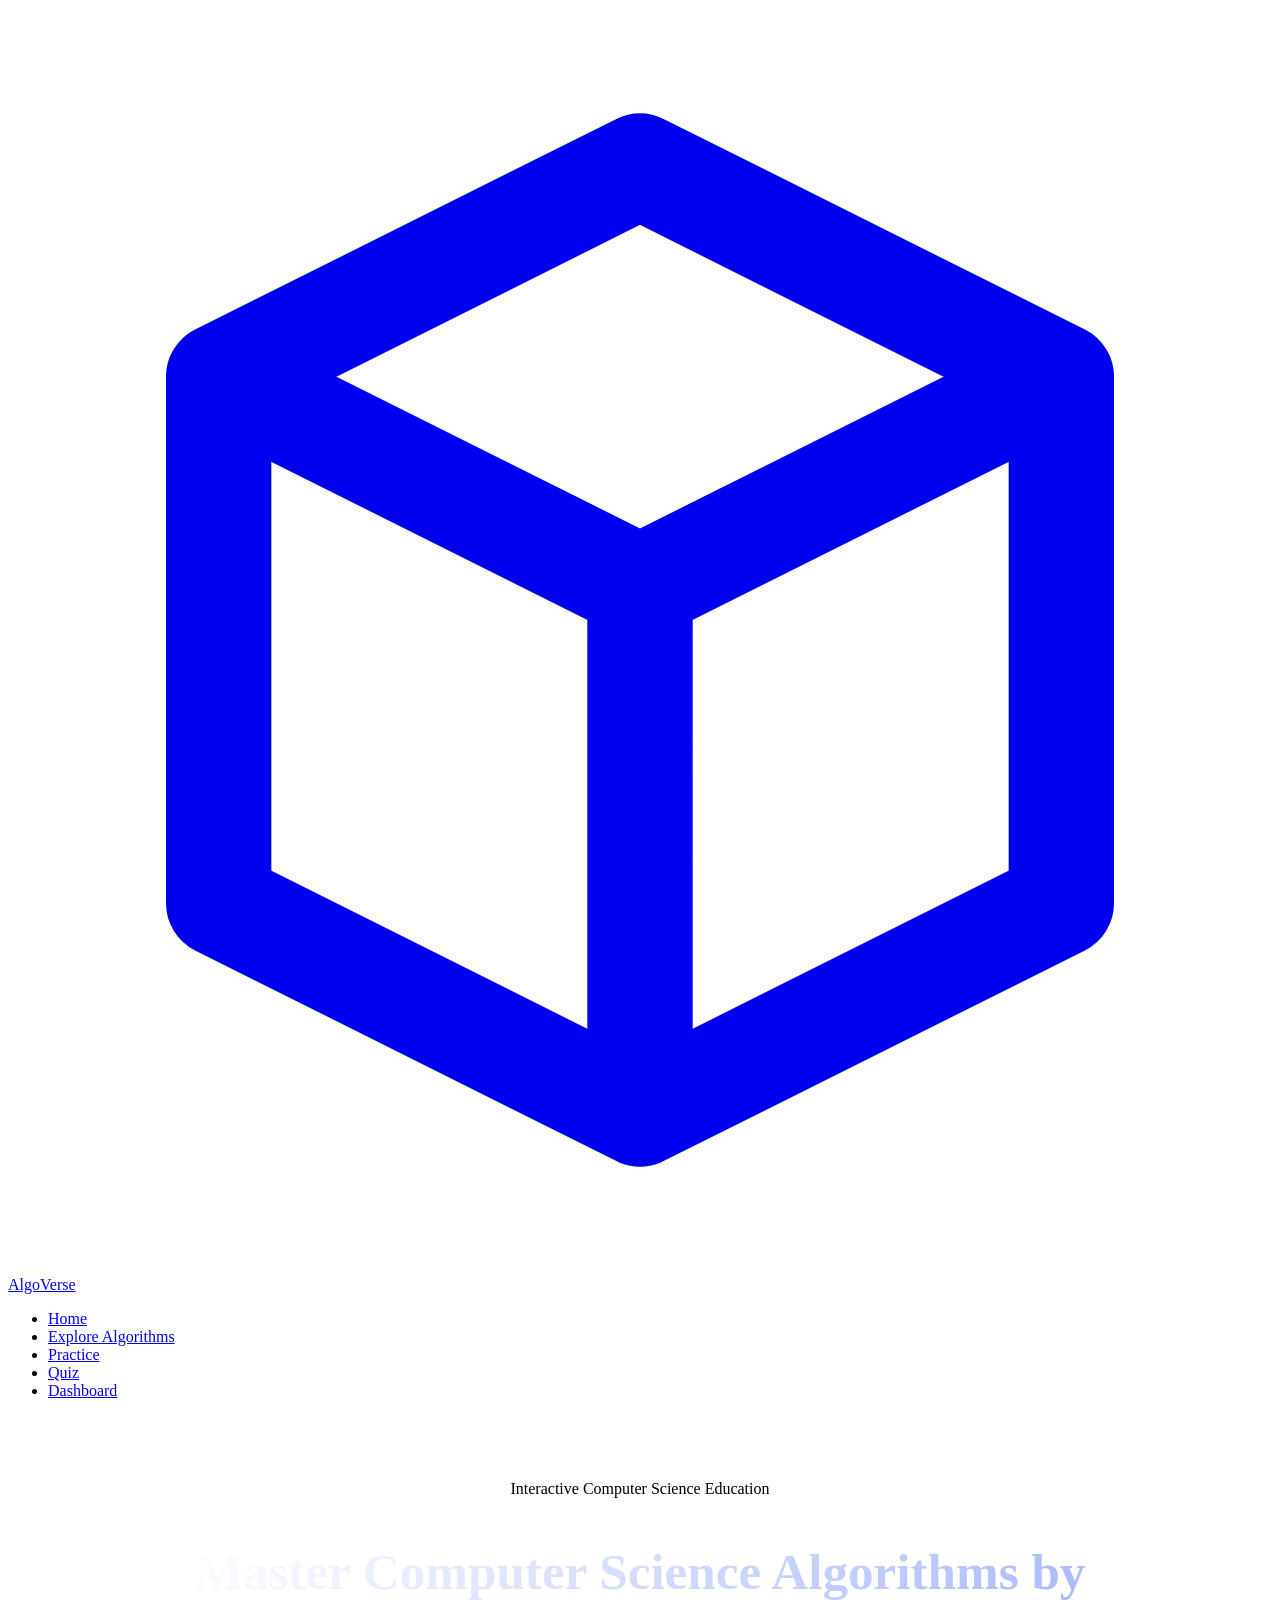
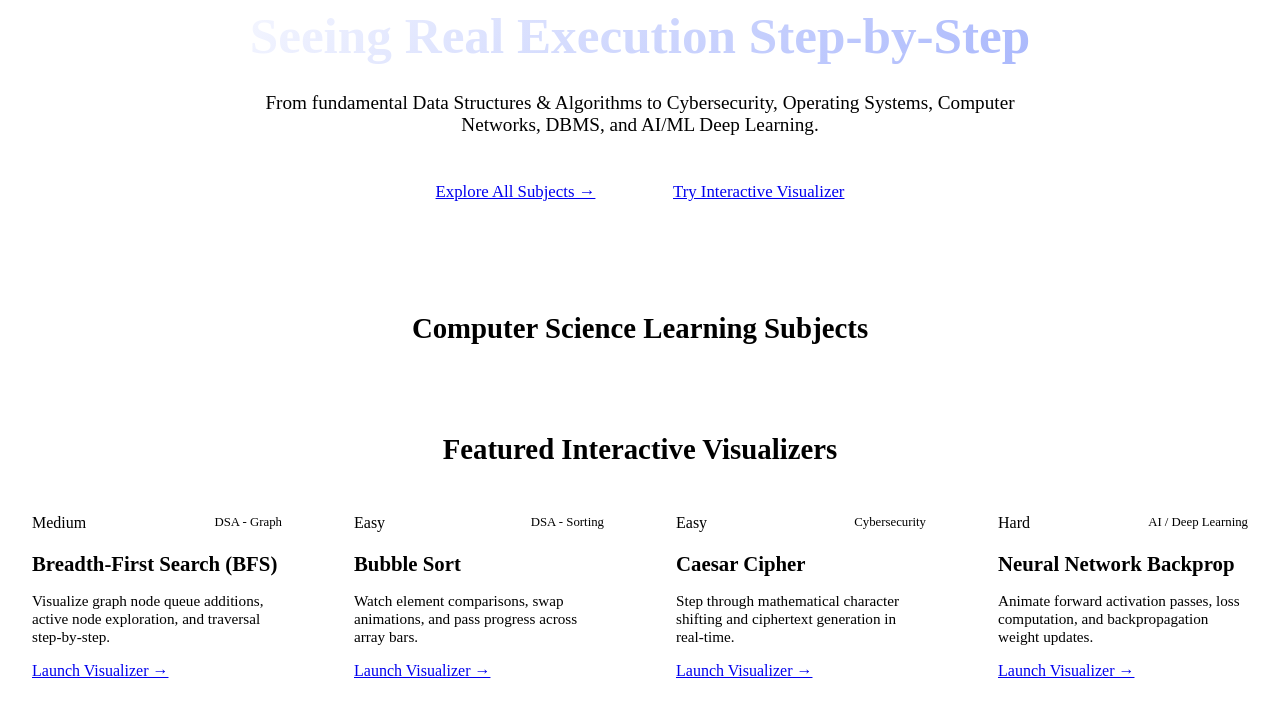
==== frontend/index.html @ cae3ab26 "Initial commit: CS Algorithm Platform with interactive visualizers, FastAPI backend, and React front" ====
<!DOCTYPE html>
<html lang="en">
<head>
  <meta charset="UTF-8" />
  <meta name="viewport" content="width=device-width, initial-scale=1.0" />
  <title>AlgoVerse - CS Learning & Algorithm Visualization Platform</title>
  <link rel="stylesheet" href="/static/css/style.css" />
  <link rel="stylesheet" href="/static/css/layout.css" />
  <link rel="stylesheet" href="/static/css/components.css" />
  <link rel="stylesheet" href="/static/css/responsive.css" />
</head>
<body>
  <header class="app-header">
    <a href="/static/index.html" class="brand-logo">
      <svg fill="none" viewBox="0 0 24 24" stroke="currentColor" stroke-width="2">
        <path stroke-linecap="round" stroke-linejoin="round" d="M14 10l-2 1m0 0l-2-1m2 1v2.5M20 7l-8-4-8 4m16 0l-8 4m8-4v10l-8 4m0-10L4 7m8 4v10M4 7v10l8 4"/>
      </svg>
      AlgoVerse
    </a>
    <nav>
      <ul class="nav-links">
        <li><a href="/static/index.html" class="active">Home</a></li>
        <li><a href="/static/algorithms.html">Explore Algorithms</a></li>
        <li><a href="/static/practice.html">Practice</a></li>
        <li><a href="/static/quiz.html">Quiz</a></li>
        <li><a href="/static/dashboard.html">Dashboard</a></li>
      </ul>
    </nav>
  </header>

  <main class="main-container">
    <!-- Hero Section -->
    <section style="text-align:center; padding: 4rem 1rem 3rem 1rem; max-width: 900px; margin: 0 auto;">
      <span class="badge badge-category" style="margin-bottom:1.25rem;">Interactive Computer Science Education</span>
      <h1 style="font-size:3.2rem; line-height:1.25; margin-bottom:1.5rem; background: linear-gradient(135deg, #ffffff 0%, #a5b4fc 100%); -webkit-background-clip: text; -webkit-text-fill-color: transparent;">
        Master Computer Science Algorithms by Seeing Real Execution Step-by-Step
      </h1>
      <p style="font-size:1.2rem; color:var(--text-muted); margin-bottom:2rem; max-width:750px; margin-left:auto; margin-right:auto;">
        From fundamental Data Structures & Algorithms to Cybersecurity, Operating Systems, Computer Networks, DBMS, and AI/ML Deep Learning.
      </p>
      <div style="display:flex; justify-content:center; gap:1.25rem; flex-wrap:wrap;">
        <a href="/static/algorithms.html" class="btn btn-primary" style="font-size:1.05rem; padding:0.85rem 1.8rem;">Explore All Subjects →</a>
        <a href="/static/algorithm.html?id=bfs" class="btn btn-secondary" style="font-size:1.05rem; padding:0.85rem 1.8rem;">Try Interactive Visualizer</a>
      </div>
    </section>

    <!-- Subjects Matrix Grid -->
    <section style="margin-top:3rem;">
      <h2 style="font-size:1.8rem; margin-bottom:1.5rem; text-align:center;">Computer Science Learning Subjects</h2>
      <div id="subjects-grid" style="display:grid; grid-template-columns: repeat(auto-fit, minmax(320px, 1fr)); gap:1.5rem;">
        <!-- Dynamically rendered via JS -->
      </div>
    </section>

    <!-- MVP Featured Algorithms Showcase -->
    <section style="margin-top:4rem;">
      <h2 style="font-size:1.8rem; margin-bottom:1.5rem; text-align:center;">Featured Interactive Visualizers</h2>
      <div style="display:grid; grid-template-columns: repeat(auto-fit, minmax(280px, 1fr)); gap:1.5rem;">
        
        <div class="glass-panel" style="padding:1.5rem; display:flex; flex-direction:column; justify-content:space-between;">
          <div>
            <div style="display:flex; justify-content:space-between; align-items:center; margin-bottom:0.75rem;">
              <span class="badge badge-medium">Medium</span>
              <span style="font-size:0.8rem; color:var(--text-muted);">DSA - Graph</span>
            </div>
            <h3 style="font-size:1.3rem; margin-bottom:0.5rem;">Breadth-First Search (BFS)</h3>
            <p style="color:var(--text-muted); font-size:0.95rem; margin-bottom:1rem;">Visualize graph node queue additions, active node exploration, and traversal step-by-step.</p>
          </div>
          <a href="/static/algorithm.html?id=bfs" class="btn btn-primary" style="width:100%;">Launch Visualizer →</a>
        </div>

        <div class="glass-panel" style="padding:1.5rem; display:flex; flex-direction:column; justify-content:space-between;">
          <div>
            <div style="display:flex; justify-content:space-between; align-items:center; margin-bottom:0.75rem;">
              <span class="badge badge-easy">Easy</span>
              <span style="font-size:0.8rem; color:var(--text-muted);">DSA - Sorting</span>
            </div>
            <h3 style="font-size:1.3rem; margin-bottom:0.5rem;">Bubble Sort</h3>
            <p style="color:var(--text-muted); font-size:0.95rem; margin-bottom:1rem;">Watch element comparisons, swap animations, and pass progress across array bars.</p>
          </div>
          <a href="/static/algorithm.html?id=bubble_sort" class="btn btn-primary" style="width:100%;">Launch Visualizer →</a>
        </div>

        <div class="glass-panel" style="padding:1.5rem; display:flex; flex-direction:column; justify-content:space-between;">
          <div>
            <div style="display:flex; justify-content:space-between; align-items:center; margin-bottom:0.75rem;">
              <span class="badge badge-easy">Easy</span>
              <span style="font-size:0.8rem; color:var(--text-muted);">Cybersecurity</span>
            </div>
            <h3 style="font-size:1.3rem; margin-bottom:0.5rem;">Caesar Cipher</h3>
            <p style="color:var(--text-muted); font-size:0.95rem; margin-bottom:1rem;">Step through mathematical character shifting and ciphertext generation in real-time.</p>
          </div>
          <a href="/static/algorithm.html?id=caesar_cipher" class="btn btn-primary" style="width:100%;">Launch Visualizer →</a>
        </div>

        <div class="glass-panel" style="padding:1.5rem; display:flex; flex-direction:column; justify-content:space-between;">
          <div>
            <div style="display:flex; justify-content:space-between; align-items:center; margin-bottom:0.75rem;">
              <span class="badge badge-hard">Hard</span>
              <span style="font-size:0.8rem; color:var(--text-muted);">AI / Deep Learning</span>
            </div>
            <h3 style="font-size:1.3rem; margin-bottom:0.5rem;">Neural Network Backprop</h3>
            <p style="color:var(--text-muted); font-size:0.95rem; margin-bottom:1rem;">Animate forward activation passes, loss computation, and backpropagation weight updates.</p>
          </div>
          <a href="/static/algorithm.html?id=neural_network" class="btn btn-primary" style="width:100%;">Launch Visualizer →</a>
        </div>

      </div>
    </section>
  </main>

  <script type="module">
    import { API } from '/static/js/api.js';

    async function loadLandingPage() {
      try {
        const data = await API.getSubjects();
        const grid = document.getElementById("subjects-grid");
        if (data.success && grid) {
          grid.innerHTML = data.subjects.map(s => `
            <div class="glass-panel" style="padding:1.75rem; display:flex; flex-direction:column; justify-content:space-between;">
              <div>
                <h3 style="font-size:1.35rem; color:var(--text-main); margin-bottom:0.5rem;">${s.name}</h3>
                <p style="color:var(--text-muted); font-size:0.95rem; margin-bottom:1.25rem;">${s.description}</p>
              </div>
              <div style="display:flex; justify-content:space-between; align-items:center; border-top:1px solid var(--border-color); padding-top:1rem;">
                <span style="font-size:0.85rem; color:var(--accent-secondary); font-weight:600;">${s.algorithmsCount} Algorithms & Concepts</span>
                <a href="/static/algorithms.html?subject_id=${s.id}" class="btn btn-secondary" style="font-size:0.85rem; padding:0.4rem 0.85rem;">View Subject →</a>
              </div>
            </div>
          `).join('');
        }
      } catch (e) {
        console.error("Landing page load error:", e);
      }
    }
    loadLandingPage();
  </script>
</body>
</html>
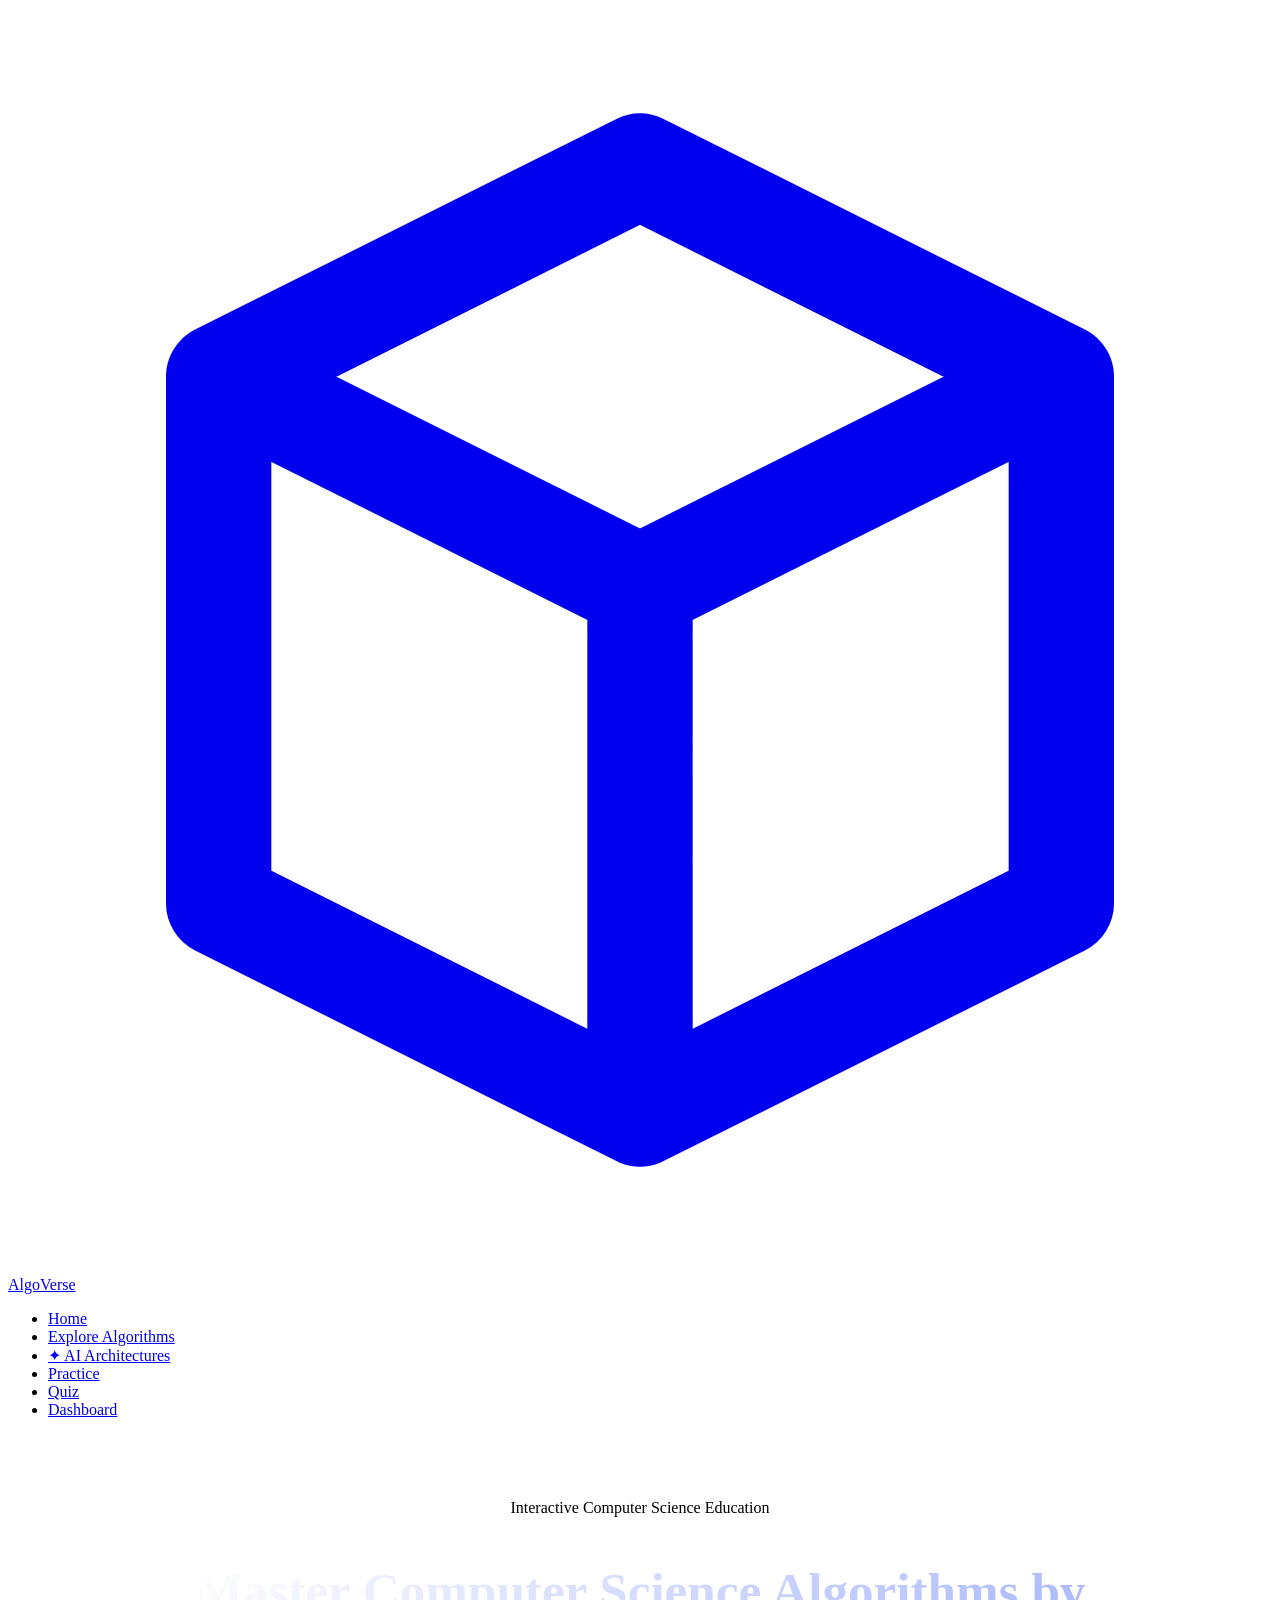
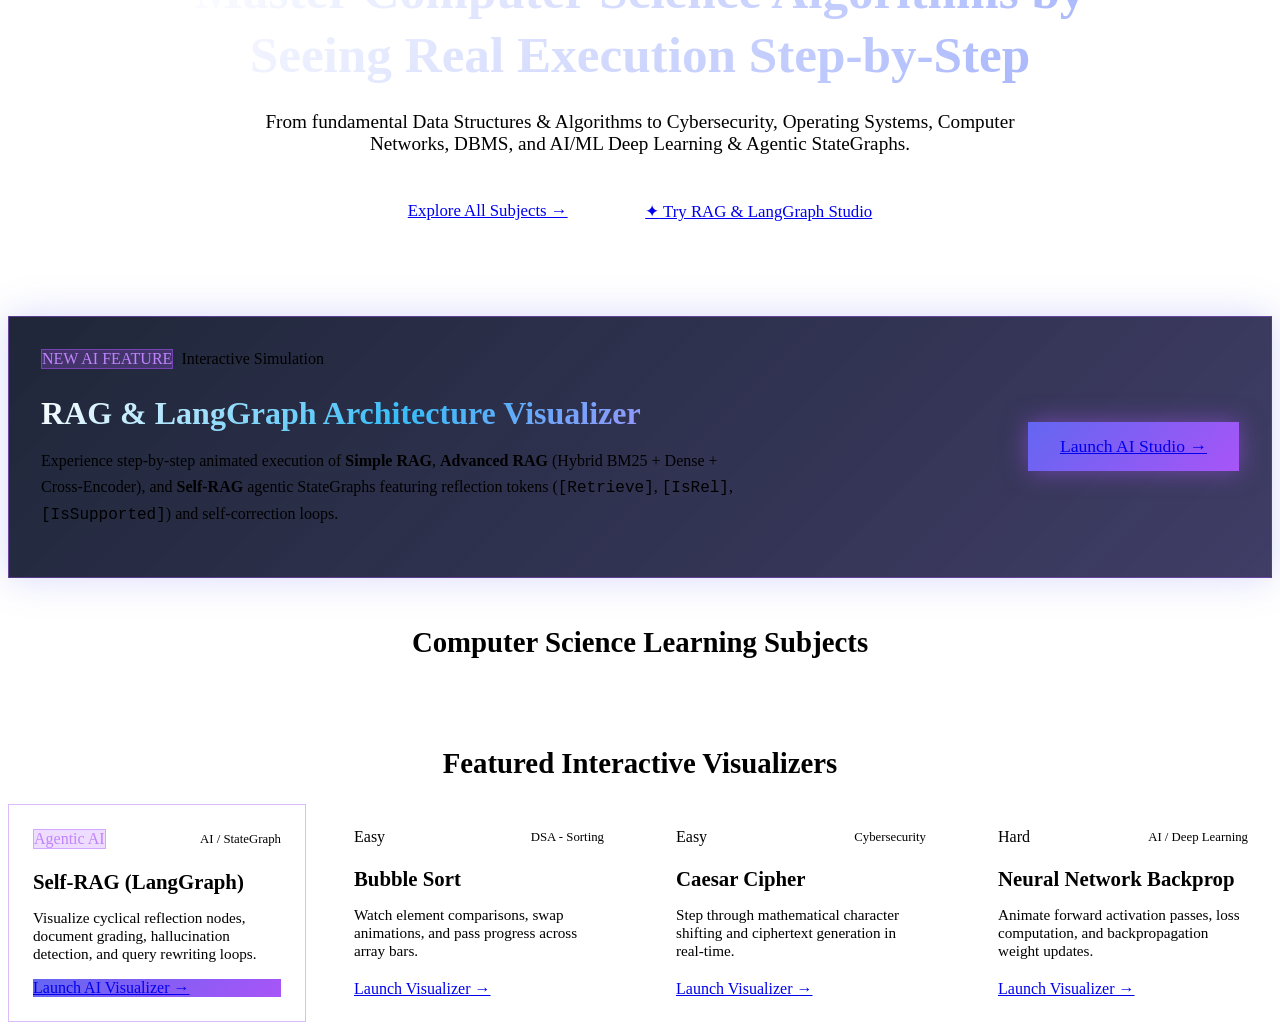
==== commit 95b6543b: "feat: add interactive RAG & LangGraph Architecture Visualizer Studio with 8 architectures and update" ====
--- a/frontend/index.html
+++ b/frontend/index.html
@@ -21,6 +21,7 @@
       <ul class="nav-links">
         <li><a href="/static/index.html" class="active">Home</a></li>
         <li><a href="/static/algorithms.html">Explore Algorithms</a></li>
+        <li><a href="/static/rag_visualizer.html" class="nav-rag-highlight"><span class="ai-sparkle">✦</span> AI Architectures</a></li>
         <li><a href="/static/practice.html">Practice</a></li>
         <li><a href="/static/quiz.html">Quiz</a></li>
         <li><a href="/static/dashboard.html">Dashboard</a></li>
@@ -36,11 +37,34 @@
         Master Computer Science Algorithms by Seeing Real Execution Step-by-Step
       </h1>
       <p style="font-size:1.2rem; color:var(--text-muted); margin-bottom:2rem; max-width:750px; margin-left:auto; margin-right:auto;">
-        From fundamental Data Structures & Algorithms to Cybersecurity, Operating Systems, Computer Networks, DBMS, and AI/ML Deep Learning.
+        From fundamental Data Structures & Algorithms to Cybersecurity, Operating Systems, Computer Networks, DBMS, and AI/ML Deep Learning & Agentic StateGraphs.
       </p>
       <div style="display:flex; justify-content:center; gap:1.25rem; flex-wrap:wrap;">
         <a href="/static/algorithms.html" class="btn btn-primary" style="font-size:1.05rem; padding:0.85rem 1.8rem;">Explore All Subjects →</a>
-        <a href="/static/algorithm.html?id=bfs" class="btn btn-secondary" style="font-size:1.05rem; padding:0.85rem 1.8rem;">Try Interactive Visualizer</a>
+        <a href="/static/rag_visualizer.html" class="btn btn-secondary" style="font-size:1.05rem; padding:0.85rem 1.8rem; border-color:rgba(168,85,247,0.5);"><span class="ai-sparkle">✦</span> Try RAG & LangGraph Studio</a>
+      </div>
+    </section>
+
+    <!-- NEW FEATURE CALLOUT: AI RAG & LangGraph Visualizer -->
+    <section style="margin-top:2rem;">
+      <div class="glass-panel" style="padding:2rem; background: linear-gradient(135deg, rgba(19, 27, 46, 0.95) 0%, rgba(30, 27, 75, 0.85) 100%); border: 1px solid rgba(168, 85, 247, 0.4); box-shadow: 0 0 35px rgba(99, 102, 241, 0.25); display: flex; justify-content: space-between; align-items: center; flex-wrap: wrap; gap: 1.5rem;">
+        <div style="max-width: 720px;">
+          <div style="display:flex; align-items:center; gap:8px; margin-bottom:0.75rem;">
+            <span class="badge" style="background:rgba(168,85,247,0.25); color:#c084fc; border:1px solid rgba(168,85,247,0.5);">NEW AI FEATURE</span>
+            <span class="badge badge-easy">Interactive Simulation</span>
+          </div>
+          <h2 style="font-size:2rem; margin-bottom:0.75rem; background: linear-gradient(135deg, #ffffff 0%, #38bdf8 50%, #c084fc 100%); -webkit-background-clip: text; -webkit-text-fill-color: transparent;">
+            RAG & LangGraph Architecture Visualizer
+          </h2>
+          <p style="color:var(--text-muted); font-size:1rem; line-height:1.6;">
+            Experience step-by-step animated execution of <strong>Simple RAG</strong>, <strong>Advanced RAG</strong> (Hybrid BM25 + Dense + Cross-Encoder), and <strong>Self-RAG</strong> agentic StateGraphs featuring reflection tokens (<code>[Retrieve]</code>, <code>[IsRel]</code>, <code>[IsSupported]</code>) and self-correction loops.
+          </p>
+        </div>
+        <div>
+          <a href="/static/rag_visualizer.html" class="btn btn-primary" style="font-size:1.1rem; padding:0.9rem 2rem; background:linear-gradient(135deg, #6366f1 0%, #a855f7 100%); box-shadow:0 0 25px rgba(168,85,247,0.5);">
+            Launch AI Studio →
+          </a>
+        </div>
       </div>
     </section>
 
@@ -57,16 +81,16 @@
       <h2 style="font-size:1.8rem; margin-bottom:1.5rem; text-align:center;">Featured Interactive Visualizers</h2>
       <div style="display:grid; grid-template-columns: repeat(auto-fit, minmax(280px, 1fr)); gap:1.5rem;">
         
-        <div class="glass-panel" style="padding:1.5rem; display:flex; flex-direction:column; justify-content:space-between;">
+        <div class="glass-panel" style="padding:1.5rem; display:flex; flex-direction:column; justify-content:space-between; border:1px solid rgba(168,85,247,0.4);">
           <div>
             <div style="display:flex; justify-content:space-between; align-items:center; margin-bottom:0.75rem;">
-              <span class="badge badge-medium">Medium</span>
-              <span style="font-size:0.8rem; color:var(--text-muted);">DSA - Graph</span>
+              <span class="badge" style="background:rgba(168,85,247,0.2); color:#c084fc; border:1px solid rgba(168,85,247,0.4);">Agentic AI</span>
+              <span style="font-size:0.8rem; color:var(--text-muted);">AI / StateGraph</span>
             </div>
-            <h3 style="font-size:1.3rem; margin-bottom:0.5rem;">Breadth-First Search (BFS)</h3>
-            <p style="color:var(--text-muted); font-size:0.95rem; margin-bottom:1rem;">Visualize graph node queue additions, active node exploration, and traversal step-by-step.</p>
+            <h3 style="font-size:1.3rem; margin-bottom:0.5rem;">Self-RAG (LangGraph)</h3>
+            <p style="color:var(--text-muted); font-size:0.95rem; margin-bottom:1rem;">Visualize cyclical reflection nodes, document grading, hallucination detection, and query rewriting loops.</p>
           </div>
-          <a href="/static/algorithm.html?id=bfs" class="btn btn-primary" style="width:100%;">Launch Visualizer →</a>
+          <a href="/static/rag_visualizer.html?arch=self_rag" class="btn btn-primary" style="width:100%; background:linear-gradient(135deg, #6366f1 0%, #a855f7 100%);">Launch AI Visualizer →</a>
         </div>
 
         <div class="glass-panel" style="padding:1.5rem; display:flex; flex-direction:column; justify-content:space-between;">
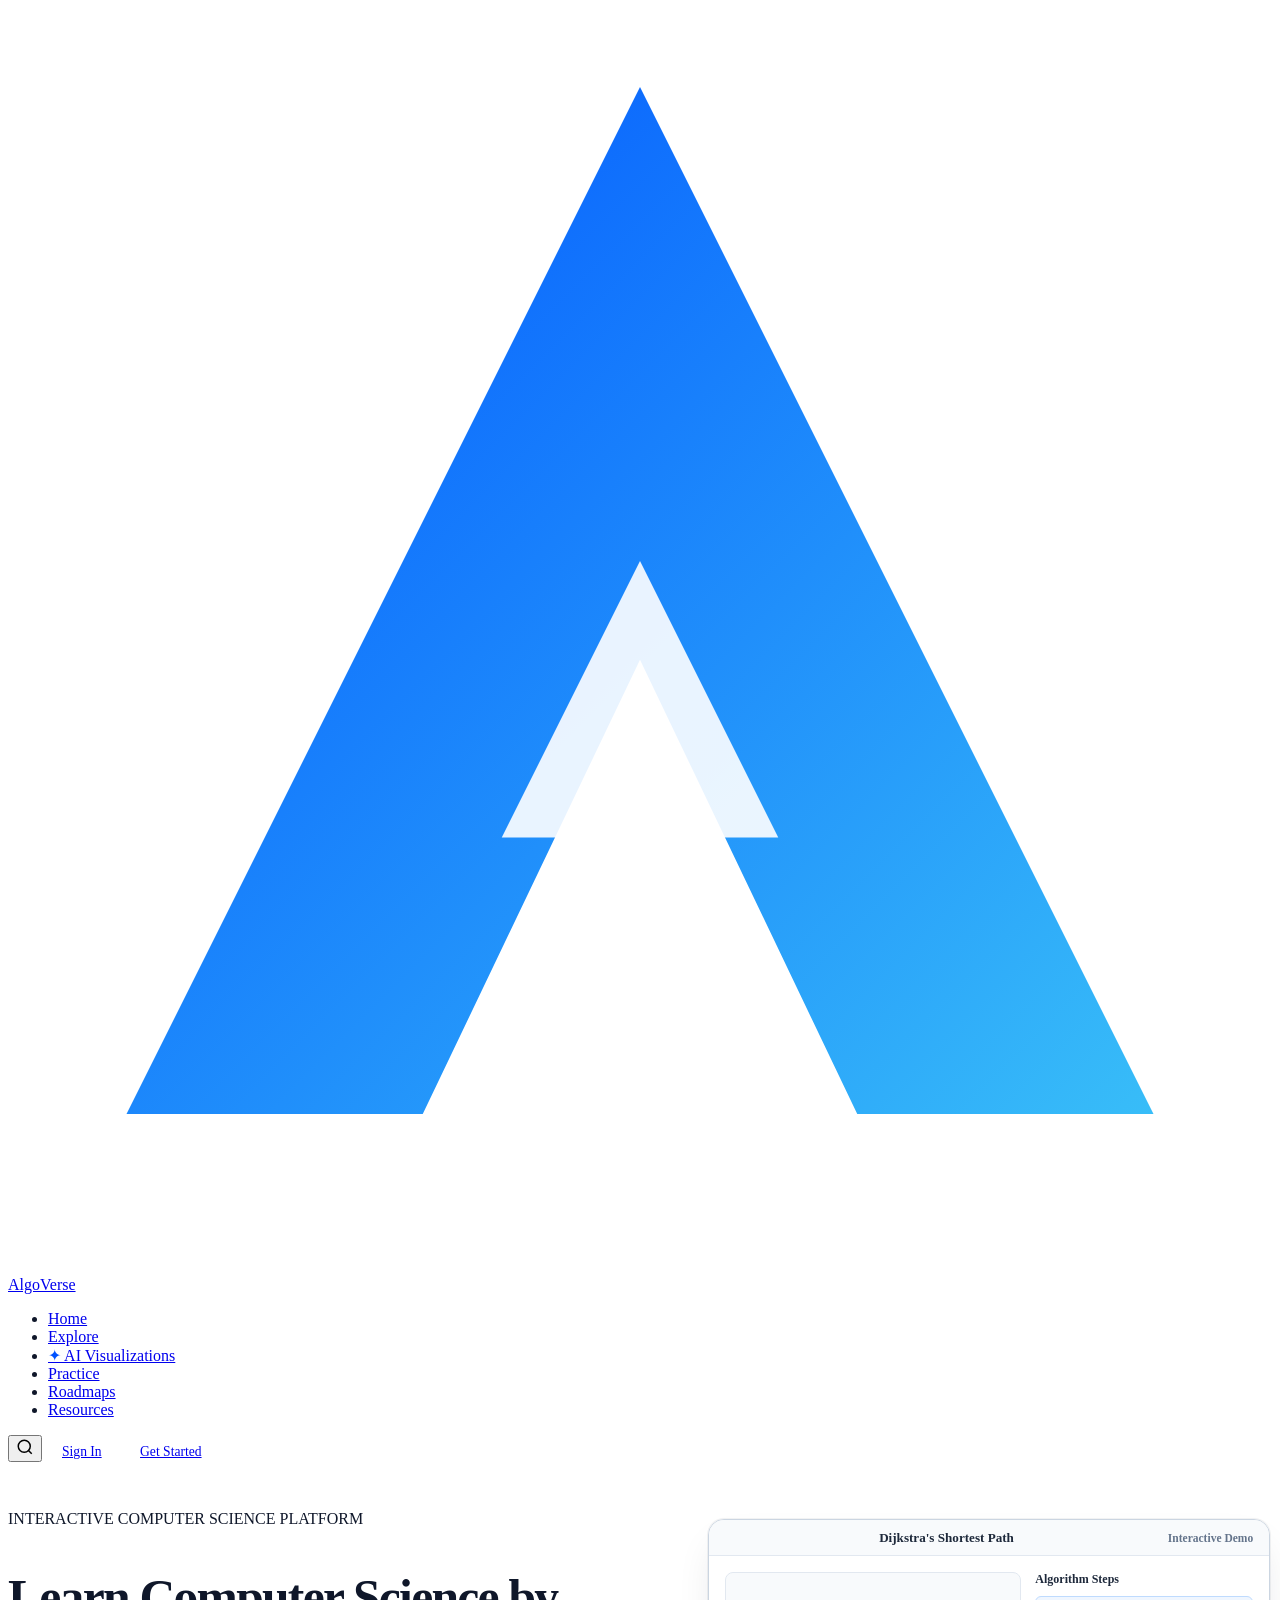
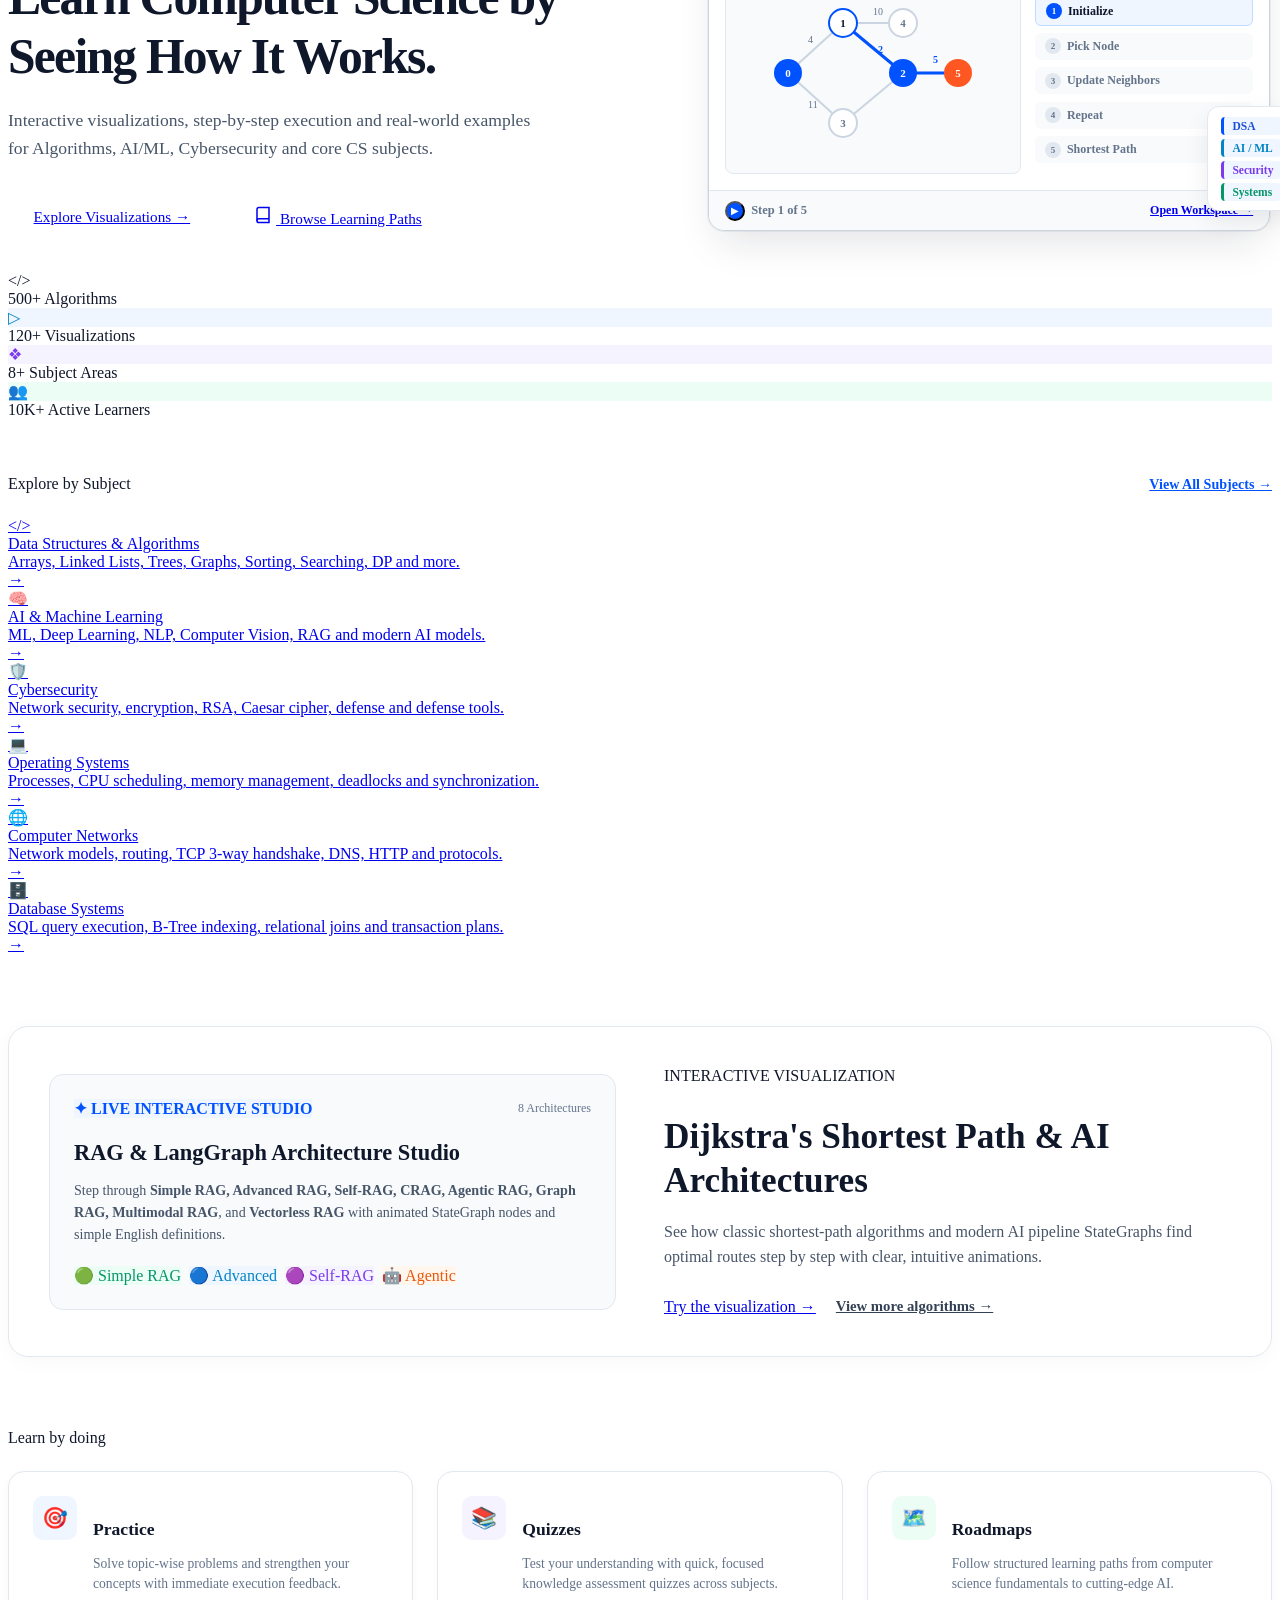
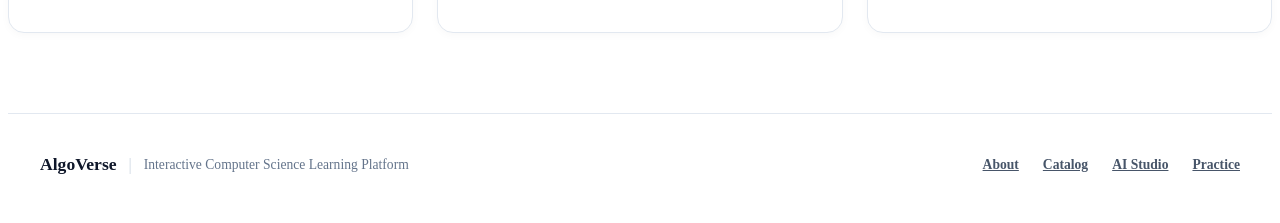
==== commit 7e829068: "feat(ui): complete overhaul to modern luminous light SaaS design system matching reference" ====
--- a/frontend/index.html
+++ b/frontend/index.html
@@ -3,162 +3,650 @@
 <head>
   <meta charset="UTF-8" />
   <meta name="viewport" content="width=device-width, initial-scale=1.0" />
-  <title>AlgoVerse - CS Learning & Algorithm Visualization Platform</title>
+  <title>AlgoVerse - Learn Computer Science by Seeing How It Works</title>
   <link rel="stylesheet" href="/static/css/style.css" />
   <link rel="stylesheet" href="/static/css/layout.css" />
   <link rel="stylesheet" href="/static/css/components.css" />
   <link rel="stylesheet" href="/static/css/responsive.css" />
+  <style>
+    /* Hero Two-Column Layout */
+    .hero-section {
+      display: grid;
+      grid-template-columns: 1.15fr 1fr;
+      align-items: center;
+      gap: 3rem;
+      padding: 3rem 0 2rem 0;
+    }
+
+    @media (max-width: 992px) {
+      .hero-section {
+        grid-template-columns: 1fr;
+        text-align: center;
+      }
+      .hero-cta-group {
+        justify-content: center;
+      }
+      .hero-section .section-tag {
+        justify-content: center;
+      }
+    }
+
+    .hero-title {
+      font-size: 3.1rem;
+      line-height: 1.18;
+      color: #0f172a;
+      margin-bottom: 1.25rem;
+      letter-spacing: -0.035em;
+    }
+
+    .hero-title .text-highlight {
+      color: var(--accent-primary);
+    }
+
+    .hero-subtitle {
+      font-size: 1.1rem;
+      color: #475569;
+      line-height: 1.6;
+      margin-bottom: 2rem;
+      max-width: 540px;
+    }
+
+    .hero-cta-group {
+      display: flex;
+      align-items: center;
+      gap: 1rem;
+      flex-wrap: wrap;
+    }
+
+    /* Hero Laptop / Visualizer Mockup */
+    .laptop-mockup-wrapper {
+      position: relative;
+      display: flex;
+      justify-content: center;
+      align-items: center;
+    }
+
+    .laptop-frame {
+      width: 100%;
+      max-width: 560px;
+      background: #ffffff;
+      border: 1px solid #cbd5e1;
+      border-radius: 16px;
+      box-shadow: 0 20px 40px -10px rgba(15, 23, 42, 0.12), 0 0 0 1px rgba(15, 23, 42, 0.05);
+      overflow: hidden;
+    }
+
+    .laptop-header {
+      background: #f8fafc;
+      border-bottom: 1px solid #e2e8f0;
+      padding: 0.6rem 1rem;
+      display: flex;
+      align-items: center;
+      justify-content: space-between;
+    }
+
+    .laptop-title {
+      font-size: 0.82rem;
+      font-weight: 700;
+      color: #1e293b;
+    }
+
+    .laptop-content {
+      padding: 1rem;
+      display: grid;
+      grid-template-columns: 1.35fr 1fr;
+      gap: 1rem;
+      background: #ffffff;
+    }
+
+    .mini-graph-canvas {
+      width: 100%;
+      height: 200px;
+      background: #f8fafc;
+      border-radius: 8px;
+      border: 1px solid #e2e8f0;
+      display: flex;
+      align-items: center;
+      justify-content: center;
+    }
+
+    .mini-steps-list {
+      display: flex;
+      flex-direction: column;
+      gap: 0.45rem;
+    }
+
+    .mini-step-item {
+      padding: 0.35rem 0.6rem;
+      border-radius: 6px;
+      font-size: 0.75rem;
+      font-weight: 600;
+      display: flex;
+      align-items: center;
+      gap: 6px;
+      color: #64748b;
+      background: #f8fafc;
+    }
+
+    .mini-step-item.active {
+      background: #eff6ff;
+      color: var(--accent-primary);
+      border: 1px solid #bfdbfe;
+    }
+
+    .laptop-controls {
+      background: #f8fafc;
+      border-top: 1px solid #e2e8f0;
+      padding: 0.6rem 1rem;
+      display: flex;
+      align-items: center;
+      justify-content: space-between;
+      font-size: 0.78rem;
+      color: #64748b;
+    }
+
+    /* Stacked Books Badge (Reference Design) */
+    .books-decoration {
+      position: absolute;
+      right: -24px;
+      bottom: 20px;
+      background: #ffffff;
+      border: 1px solid #e2e8f0;
+      border-radius: 12px;
+      padding: 0.6rem 0.85rem;
+      box-shadow: 0 10px 25px rgba(0,0,0,0.08);
+      display: flex;
+      flex-direction: column;
+      gap: 4px;
+      font-size: 0.72rem;
+      font-weight: 700;
+    }
+
+    @media (max-width: 640px) {
+      .books-decoration { display: none; }
+      .laptop-content { grid-template-columns: 1fr; }
+    }
+
+    .book-spine {
+      padding: 3px 8px;
+      border-radius: 4px;
+      background: #eff6ff;
+      color: #1d4ed8;
+      border-left: 3px solid #0052ff;
+    }
+
+    /* Featured Banner Section */
+    .featured-vis-section {
+      display: grid;
+      grid-template-columns: 1fr 1fr;
+      align-items: center;
+      gap: 3rem;
+      margin: 4.5rem 0;
+      background: #ffffff;
+      border: 1px solid #e2e8f0;
+      border-radius: 20px;
+      padding: 2.5rem;
+      box-shadow: 0 4px 20px rgba(0, 0, 0, 0.03);
+    }
+
+    @media (max-width: 900px) {
+      .featured-vis-section {
+        grid-template-columns: 1fr;
+        padding: 1.5rem;
+      }
+    }
+
+    /* Learn by Doing Cards */
+    .doing-grid {
+      display: grid;
+      grid-template-columns: repeat(auto-fit, minmax(280px, 1fr));
+      gap: 1.5rem;
+    }
+
+    .doing-card {
+      background: #ffffff;
+      border: 1px solid #e2e8f0;
+      border-radius: 16px;
+      padding: 1.5rem;
+      display: flex;
+      align-items: flex-start;
+      gap: 1rem;
+      box-shadow: 0 2px 8px rgba(0,0,0,0.03);
+      transition: all 0.25s ease;
+      text-decoration: none;
+    }
+
+    .doing-card:hover {
+      border-color: #93c5fd;
+      transform: translateY(-2px);
+      box-shadow: 0 10px 25px rgba(37,99,235,0.08);
+    }
+
+    .doing-icon {
+      width: 44px;
+      height: 44px;
+      border-radius: 10px;
+      background: #eff6ff;
+      color: #0052ff;
+      display: flex;
+      align-items: center;
+      justify-content: center;
+      font-size: 1.3rem;
+      flex-shrink: 0;
+    }
+
+    /* Clean Footer */
+    .app-footer {
+      border-top: 1px solid #e2e8f0;
+      background: #ffffff;
+      padding: 2.5rem 2rem;
+      margin-top: 5rem;
+    }
+
+    .footer-inner {
+      max-width: 1260px;
+      margin: 0 auto;
+      display: flex;
+      align-items: center;
+      justify-content: space-between;
+      flex-wrap: wrap;
+      gap: 1.5rem;
+    }
+  </style>
 </head>
-<body>
+<body style="background-color: #ffffff !important; color: #0f172a !important;">
+  <!-- Clean Modern Header -->
   <header class="app-header">
     <a href="/static/index.html" class="brand-logo">
-      <svg fill="none" viewBox="0 0 24 24" stroke="currentColor" stroke-width="2">
-        <path stroke-linecap="round" stroke-linejoin="round" d="M14 10l-2 1m0 0l-2-1m2 1v2.5M20 7l-8-4-8 4m16 0l-8 4m8-4v10l-8 4m0-10L4 7m8 4v10M4 7v10l8 4"/>
-      </svg>
-      AlgoVerse
+      <div class="brand-icon">
+        <!-- Modern Stylized "A" Monogram Matching Reference -->
+        <svg viewBox="0 0 32 32" fill="none">
+          <path d="M16 2L3 28H10.5L16 16.5L21.5 28H29L16 2Z" fill="url(#brandGrad)" />
+          <path d="M12.5 21H19.5L16 14L12.5 21Z" fill="#ffffff" opacity="0.9" />
+          <defs>
+            <linearGradient id="brandGrad" x1="3" y1="2" x2="29" y2="28" gradientUnits="userSpaceOnUse">
+              <stop stop-color="#0052FF" />
+              <stop offset="1" stop-color="#38BDF8" />
+            </linearGradient>
+          </defs>
+        </svg>
+      </div>
+      <span>AlgoVerse</span>
     </a>
+
+    <!-- Center Navigation -->
     <nav>
       <ul class="nav-links">
         <li><a href="/static/index.html" class="active">Home</a></li>
-        <li><a href="/static/algorithms.html">Explore Algorithms</a></li>
-        <li><a href="/static/rag_visualizer.html" class="nav-rag-highlight"><span class="ai-sparkle">✦</span> AI Architectures</a></li>
+        <li><a href="/static/algorithms.html">Explore</a></li>
+        <li><a href="/static/rag_visualizer.html" class="nav-rag-highlight"><span style="color:#0052FF;">✦</span> AI Visualizations</a></li>
         <li><a href="/static/practice.html">Practice</a></li>
-        <li><a href="/static/quiz.html">Quiz</a></li>
-        <li><a href="/static/dashboard.html">Dashboard</a></li>
+        <li><a href="/static/quiz.html">Roadmaps</a></li>
+        <li><a href="/static/dashboard.html">Resources</a></li>
       </ul>
     </nav>
+
+    <!-- Right Header Actions -->
+    <div class="header-actions">
+      <button class="action-icon-btn" title="Search algorithms">
+        <svg width="18" height="18" fill="none" stroke="currentColor" stroke-width="2" viewBox="0 0 24 24">
+          <circle cx="11" cy="11" r="8"/><line x1="21" y1="21" x2="16.65" y2="16.65"/>
+        </svg>
+      </button>
+      <a href="/static/dashboard.html" class="btn btn-secondary" style="padding:0.45rem 1rem; font-size:0.85rem;">Sign In</a>
+      <a href="/static/algorithms.html" class="btn btn-primary" style="padding:0.45rem 1.15rem; font-size:0.85rem;">Get Started</a>
+    </div>
   </header>
 
   <main class="main-container">
-    <!-- Hero Section -->
-    <section style="text-align:center; padding: 4rem 1rem 3rem 1rem; max-width: 900px; margin: 0 auto;">
-      <span class="badge badge-category" style="margin-bottom:1.25rem;">Interactive Computer Science Education</span>
-      <h1 style="font-size:3.2rem; line-height:1.25; margin-bottom:1.5rem; background: linear-gradient(135deg, #ffffff 0%, #a5b4fc 100%); -webkit-background-clip: text; -webkit-text-fill-color: transparent;">
-        Master Computer Science Algorithms by Seeing Real Execution Step-by-Step
-      </h1>
-      <p style="font-size:1.2rem; color:var(--text-muted); margin-bottom:2rem; max-width:750px; margin-left:auto; margin-right:auto;">
-        From fundamental Data Structures & Algorithms to Cybersecurity, Operating Systems, Computer Networks, DBMS, and AI/ML Deep Learning & Agentic StateGraphs.
-      </p>
-      <div style="display:flex; justify-content:center; gap:1.25rem; flex-wrap:wrap;">
-        <a href="/static/algorithms.html" class="btn btn-primary" style="font-size:1.05rem; padding:0.85rem 1.8rem;">Explore All Subjects →</a>
-        <a href="/static/rag_visualizer.html" class="btn btn-secondary" style="font-size:1.05rem; padding:0.85rem 1.8rem; border-color:rgba(168,85,247,0.5);"><span class="ai-sparkle">✦</span> Try RAG & LangGraph Studio</a>
+    <!-- Hero Section (Pixel-Perfect to User Reference) -->
+    <section class="hero-section">
+      <div>
+        <div class="section-tag">
+          <span class="tag-bar"></span>
+          INTERACTIVE COMPUTER SCIENCE PLATFORM
+        </div>
+        <h1 class="hero-title">
+          Learn Computer Science by <span class="text-highlight">Seeing How It Works.</span>
+        </h1>
+        <p class="hero-subtitle">
+          Interactive visualizations, step-by-step execution and real-world examples for Algorithms, AI/ML, Cybersecurity and core CS subjects.
+        </p>
+        <div class="hero-cta-group">
+          <a href="/static/algorithms.html" class="btn btn-primary" style="padding:0.75rem 1.6rem; font-size:0.95rem;">
+            Explore Visualizations →
+          </a>
+          <a href="/static/rag_visualizer.html" class="btn btn-secondary" style="padding:0.75rem 1.4rem; font-size:0.95rem;">
+            <svg width="18" height="18" fill="none" stroke="currentColor" stroke-width="2" viewBox="0 0 24 24" style="margin-right:4px;">
+              <path d="M4 19.5A2.5 2.5 0 0 1 6.5 17H20"/><path d="M6.5 2H20v20H6.5A2.5 2.5 0 0 1 4 19.5v-15A2.5 2.5 0 0 1 6.5 2z"/>
+            </svg>
+            Browse Learning Paths
+          </a>
+        </div>
+      </div>
+
+      <!-- Hero Visualizer Window Mockup -->
+      <div class="laptop-mockup-wrapper">
+        <div class="laptop-frame">
+          <div class="laptop-header">
+            <div class="window-dots">
+              <span class="window-dot dot-red"></span>
+              <span class="window-dot dot-yellow"></span>
+              <span class="window-dot dot-green"></span>
+            </div>
+            <span class="laptop-title">Dijkstra's Shortest Path</span>
+            <span style="font-size:0.72rem; color:#64748b; font-weight:600;">Interactive Demo</span>
+          </div>
+
+          <div class="laptop-content">
+            <!-- Mini SVG Graph Canvas -->
+            <div class="mini-graph-canvas">
+              <svg width="240" height="180" viewBox="0 0 240 180">
+                <!-- Edges with weights -->
+                <line x1="35" y1="90" x2="90" y2="40" stroke="#cbd5e1" stroke-width="2" />
+                <line x1="35" y1="90" x2="90" y2="140" stroke="#cbd5e1" stroke-width="2" />
+                <line x1="90" y1="40" x2="150" y2="40" stroke="#cbd5e1" stroke-width="2" />
+                <line x1="90" y1="40" x2="150" y2="90" stroke="#0052ff" stroke-width="3" />
+                <line x1="90" y1="140" x2="150" y2="90" stroke="#cbd5e1" stroke-width="2" />
+                <line x1="150" y1="90" x2="205" y2="90" stroke="#0052ff" stroke-width="3" />
+
+                <!-- Weights -->
+                <text x="55" y="60" font-size="10" fill="#64748b">4</text>
+                <text x="55" y="125" font-size="10" fill="#64748b">11</text>
+                <text x="120" y="32" font-size="10" fill="#64748b">10</text>
+                <text x="125" y="70" font-size="10" fill="#0052ff" font-weight="bold">2</text>
+                <text x="180" y="80" font-size="10" fill="#0052ff" font-weight="bold">5</text>
+
+                <!-- Nodes -->
+                <circle cx="35" cy="90" r="14" fill="#0052ff" />
+                <text x="35" y="94" font-size="11" font-weight="bold" fill="#fff" text-anchor="middle">0</text>
+
+                <circle cx="90" cy="40" r="14" fill="#ffffff" stroke="#0052ff" stroke-width="2" />
+                <text x="90" y="44" font-size="11" font-weight="bold" fill="#0f172a" text-anchor="middle">1</text>
+
+                <circle cx="90" cy="140" r="14" fill="#ffffff" stroke="#cbd5e1" stroke-width="2" />
+                <text x="90" y="144" font-size="11" font-weight="bold" fill="#64748b" text-anchor="middle">3</text>
+
+                <circle cx="150" cy="90" r="14" fill="#0052ff" />
+                <text x="150" y="94" font-size="11" font-weight="bold" fill="#fff" text-anchor="middle">2</text>
+
+                <circle cx="150" cy="40" r="14" fill="#ffffff" stroke="#cbd5e1" stroke-width="2" />
+                <text x="150" y="44" font-size="11" font-weight="bold" fill="#64748b" text-anchor="middle">4</text>
+
+                <circle cx="205" cy="90" r="14" fill="#ff5722" />
+                <text x="205" y="94" font-size="11" font-weight="bold" fill="#fff" text-anchor="middle">5</text>
+              </svg>
+            </div>
+
+            <!-- Algorithm Steps -->
+            <div class="mini-steps-list">
+              <div style="font-size:0.75rem; font-weight:700; color:#1e293b; margin-bottom:2px;">Algorithm Steps</div>
+              <div class="mini-step-item active">
+                <span style="background:#0052ff; color:#fff; width:16px; height:16px; border-radius:50%; display:inline-flex; align-items:center; justify-content:center; font-size:9px;">1</span>
+                Initialize
+              </div>
+              <div class="mini-step-item">
+                <span style="background:#e2e8f0; color:#64748b; width:16px; height:16px; border-radius:50%; display:inline-flex; align-items:center; justify-content:center; font-size:9px;">2</span>
+                Pick Node
+              </div>
+              <div class="mini-step-item">
+                <span style="background:#e2e8f0; color:#64748b; width:16px; height:16px; border-radius:50%; display:inline-flex; align-items:center; justify-content:center; font-size:9px;">3</span>
+                Update Neighbors
+              </div>
+              <div class="mini-step-item">
+                <span style="background:#e2e8f0; color:#64748b; width:16px; height:16px; border-radius:50%; display:inline-flex; align-items:center; justify-content:center; font-size:9px;">4</span>
+                Repeat
+              </div>
+              <div class="mini-step-item">
+                <span style="background:#e2e8f0; color:#64748b; width:16px; height:16px; border-radius:50%; display:inline-flex; align-items:center; justify-content:center; font-size:9px;">5</span>
+                Shortest Path
+              </div>
+            </div>
+          </div>
+
+          <div class="laptop-controls">
+            <span style="display:inline-flex; align-items:center; gap:6px;">
+              <button style="background:#0052ff; color:#fff; border-radius:50%; width:20px; height:20px; font-size:10px; display:inline-flex; align-items:center; justify-content:center;">▶</button>
+              <strong>Step 1 of 5</strong>
+            </span>
+            <a href="/static/algorithm.html?id=dijkstra" style="font-size:0.75rem; font-weight:700;">Open Workspace →</a>
+          </div>
+        </div>
+
+        <!-- Decorative Stacked Books -->
+        <div class="books-decoration">
+          <div class="book-spine">DSA</div>
+          <div class="book-spine" style="color:#0284c7; border-color:#0284c7;">AI / ML</div>
+          <div class="book-spine" style="color:#7c3aed; border-color:#7c3aed;">Security</div>
+          <div class="book-spine" style="color:#059669; border-color:#059669;">Systems</div>
+        </div>
       </div>
     </section>
 
-    <!-- NEW FEATURE CALLOUT: AI RAG & LangGraph Visualizer -->
-    <section style="margin-top:2rem;">
-      <div class="glass-panel" style="padding:2rem; background: linear-gradient(135deg, rgba(19, 27, 46, 0.95) 0%, rgba(30, 27, 75, 0.85) 100%); border: 1px solid rgba(168, 85, 247, 0.4); box-shadow: 0 0 35px rgba(99, 102, 241, 0.25); display: flex; justify-content: space-between; align-items: center; flex-wrap: wrap; gap: 1.5rem;">
-        <div style="max-width: 720px;">
-          <div style="display:flex; align-items:center; gap:8px; margin-bottom:0.75rem;">
-            <span class="badge" style="background:rgba(168,85,247,0.25); color:#c084fc; border:1px solid rgba(168,85,247,0.5);">NEW AI FEATURE</span>
-            <span class="badge badge-easy">Interactive Simulation</span>
-          </div>
-          <h2 style="font-size:2rem; margin-bottom:0.75rem; background: linear-gradient(135deg, #ffffff 0%, #38bdf8 50%, #c084fc 100%); -webkit-background-clip: text; -webkit-text-fill-color: transparent;">
-            RAG & LangGraph Architecture Visualizer
-          </h2>
-          <p style="color:var(--text-muted); font-size:1rem; line-height:1.6;">
-            Experience step-by-step animated execution of <strong>Simple RAG</strong>, <strong>Advanced RAG</strong> (Hybrid BM25 + Dense + Cross-Encoder), and <strong>Self-RAG</strong> agentic StateGraphs featuring reflection tokens (<code>[Retrieve]</code>, <code>[IsRel]</code>, <code>[IsSupported]</code>) and self-correction loops.
-          </p>
-        </div>
-        <div>
-          <a href="/static/rag_visualizer.html" class="btn btn-primary" style="font-size:1.1rem; padding:0.9rem 2rem; background:linear-gradient(135deg, #6366f1 0%, #a855f7 100%); box-shadow:0 0 25px rgba(168,85,247,0.5);">
-            Launch AI Studio →
+    <!-- Stats Metric Strip (Matching Reference) -->
+    <div class="stats-strip">
+      <div class="stat-item">
+        <div class="stat-icon">&lt;/&gt;</div>
+        <div class="stat-info">
+          <span class="stat-val">500+</span>
+          <span class="stat-label">Algorithms</span>
+        </div>
+      </div>
+      <div class="stat-item">
+        <div class="stat-icon" style="background:#eff6ff; color:#0284c7;">▷</div>
+        <div class="stat-info">
+          <span class="stat-val">120+</span>
+          <span class="stat-label">Visualizations</span>
+        </div>
+      </div>
+      <div class="stat-item">
+        <div class="stat-icon" style="background:#f5f3ff; color:#7c3aed;">❖</div>
+        <div class="stat-info">
+          <span class="stat-val">8+</span>
+          <span class="stat-label">Subject Areas</span>
+        </div>
+      </div>
+      <div class="stat-item">
+        <div class="stat-icon" style="background:#ecfdf5; color:#059669;">👥</div>
+        <div class="stat-info">
+          <span class="stat-val">10K+</span>
+          <span class="stat-label">Active Learners</span>
+        </div>
+      </div>
+    </div>
+
+    <!-- Explore by Subject Section (Reference Design) -->
+    <section style="margin: 3.5rem 0;">
+      <div style="display:flex; justify-content:space-between; align-items:center; margin-bottom:1.5rem;">
+        <div class="section-tag" style="margin-bottom:0;">
+          <span class="tag-bar"></span>
+          Explore by Subject
+        </div>
+        <a href="/static/algorithms.html" style="font-size:0.88rem; font-weight:700; color:#0052ff;">
+          View All Subjects →
+        </a>
+      </div>
+
+      <div id="subjects-grid" class="subjects-grid">
+        <!-- Dynamically populated or rendered -->
+        <a href="/static/algorithms.html?subject_id=dsa" class="subject-card">
+          <div class="subject-card-left">
+            <div class="subject-card-icon">&lt;/&gt;</div>
+            <div>
+              <div class="subject-card-title">Data Structures & Algorithms</div>
+              <div class="subject-card-desc">Arrays, Linked Lists, Trees, Graphs, Sorting, Searching, DP and more.</div>
+            </div>
+          </div>
+          <span class="subject-card-arrow">→</span>
+        </a>
+
+        <a href="/static/algorithms.html?subject_id=aiml" class="subject-card">
+          <div class="subject-card-left">
+            <div class="subject-card-icon" style="color:#0284c7;">🧠</div>
+            <div>
+              <div class="subject-card-title">AI & Machine Learning</div>
+              <div class="subject-card-desc">ML, Deep Learning, NLP, Computer Vision, RAG and modern AI models.</div>
+            </div>
+          </div>
+          <span class="subject-card-arrow">→</span>
+        </a>
+
+        <a href="/static/algorithms.html?subject_id=cybersecurity" class="subject-card">
+          <div class="subject-card-left">
+            <div class="subject-card-icon" style="color:#7c3aed;">🛡️</div>
+            <div>
+              <div class="subject-card-title">Cybersecurity</div>
+              <div class="subject-card-desc">Network security, encryption, RSA, Caesar cipher, defense and defense tools.</div>
+            </div>
+          </div>
+          <span class="subject-card-arrow">→</span>
+        </a>
+
+        <a href="/static/algorithms.html?subject_id=os" class="subject-card">
+          <div class="subject-card-left">
+            <div class="subject-card-icon" style="color:#059669;">💻</div>
+            <div>
+              <div class="subject-card-title">Operating Systems</div>
+              <div class="subject-card-desc">Processes, CPU scheduling, memory management, deadlocks and synchronization.</div>
+            </div>
+          </div>
+          <span class="subject-card-arrow">→</span>
+        </a>
+
+        <a href="/static/algorithms.html?subject_id=networks" class="subject-card">
+          <div class="subject-card-left">
+            <div class="subject-card-icon" style="color:#ea580c;">🌐</div>
+            <div>
+              <div class="subject-card-title">Computer Networks</div>
+              <div class="subject-card-desc">Network models, routing, TCP 3-way handshake, DNS, HTTP and protocols.</div>
+            </div>
+          </div>
+          <span class="subject-card-arrow">→</span>
+        </a>
+
+        <a href="/static/algorithms.html?subject_id=dbms" class="subject-card">
+          <div class="subject-card-left">
+            <div class="subject-card-icon" style="color:#0284c7;">🗄️</div>
+            <div>
+              <div class="subject-card-title">Database Systems</div>
+              <div class="subject-card-desc">SQL query execution, B-Tree indexing, relational joins and transaction plans.</div>
+            </div>
+          </div>
+          <span class="subject-card-arrow">→</span>
+        </a>
+      </div>
+    </section>
+
+    <!-- Featured Interactive Visualization Spotlight (Reference Design) -->
+    <section class="featured-vis-section">
+      <!-- Left side preview -->
+      <div style="background:#f8fafc; border:1px solid #e2e8f0; border-radius:14px; padding:1.5rem;">
+        <div style="display:flex; justify-content:space-between; align-items:center; margin-bottom:1rem;">
+          <span class="badge" style="background:#eff6ff; color:#0052ff; font-weight:bold;">✦ LIVE INTERACTIVE STUDIO</span>
+          <span style="font-size:0.75rem; color:#64748b;">8 Architectures</span>
+        </div>
+        <h3 style="font-size:1.4rem; margin-bottom:0.5rem; color:#0f172a;">RAG & LangGraph Architecture Studio</h3>
+        <p style="font-size:0.88rem; color:#475569; margin-bottom:1.25rem; line-height:1.55;">
+          Step through <strong>Simple RAG, Advanced RAG, Self-RAG, CRAG, Agentic RAG, Graph RAG, Multimodal RAG</strong>, and <strong>Vectorless RAG</strong> with animated StateGraph nodes and simple English definitions.
+        </p>
+        <div style="display:flex; gap:0.5rem; flex-wrap:wrap;">
+          <span class="badge" style="background:#ecfdf5; color:#059669;">🟢 Simple RAG</span>
+          <span class="badge" style="background:#eff6ff; color:#0284c7;">🔵 Advanced</span>
+          <span class="badge" style="background:#f5f3ff; color:#7c3aed;">🟣 Self-RAG</span>
+          <span class="badge" style="background:#fff7ed; color:#ea580c;">🤖 Agentic</span>
+        </div>
+      </div>
+
+      <!-- Right side details & actions -->
+      <div>
+        <div class="section-tag">
+          <span class="tag-bar"></span>
+          INTERACTIVE VISUALIZATION
+        </div>
+        <h2 style="font-size:2.2rem; line-height:1.25; margin-bottom:1rem; color:#0f172a;">
+          Dijkstra's Shortest Path & AI Architectures
+        </h2>
+        <p style="color:#475569; font-size:1rem; line-height:1.6; margin-bottom:1.75rem;">
+          See how classic shortest-path algorithms and modern AI pipeline StateGraphs find optimal routes step by step with clear, intuitive animations.
+        </p>
+        <div style="display:flex; align-items:center; gap:1.25rem; flex-wrap:wrap;">
+          <a href="/static/rag_visualizer.html" class="btn btn-primary">
+            Try the visualization →
           </a>
+          <a href="/static/algorithms.html" style="font-size:0.92rem; font-weight:700; color:#334155;">
+            View more algorithms →
+          </a>
         </div>
       </div>
     </section>
 
-    <!-- Subjects Matrix Grid -->
-    <section style="margin-top:3rem;">
-      <h2 style="font-size:1.8rem; margin-bottom:1.5rem; text-align:center;">Computer Science Learning Subjects</h2>
-      <div id="subjects-grid" style="display:grid; grid-template-columns: repeat(auto-fit, minmax(320px, 1fr)); gap:1.5rem;">
-        <!-- Dynamically rendered via JS -->
-      </div>
-    </section>
-
-    <!-- MVP Featured Algorithms Showcase -->
-    <section style="margin-top:4rem;">
-      <h2 style="font-size:1.8rem; margin-bottom:1.5rem; text-align:center;">Featured Interactive Visualizers</h2>
-      <div style="display:grid; grid-template-columns: repeat(auto-fit, minmax(280px, 1fr)); gap:1.5rem;">
-        
-        <div class="glass-panel" style="padding:1.5rem; display:flex; flex-direction:column; justify-content:space-between; border:1px solid rgba(168,85,247,0.4);">
+    <!-- Learn by Doing Section (Reference Design) -->
+    <section style="margin: 3.5rem 0;">
+      <div class="section-tag" style="margin-bottom:1.5rem;">
+        <span class="tag-bar"></span>
+        Learn by doing
+      </div>
+
+      <div class="doing-grid">
+        <a href="/static/practice.html" class="doing-card">
+          <div class="doing-icon">🎯</div>
           <div>
-            <div style="display:flex; justify-content:space-between; align-items:center; margin-bottom:0.75rem;">
-              <span class="badge" style="background:rgba(168,85,247,0.2); color:#c084fc; border:1px solid rgba(168,85,247,0.4);">Agentic AI</span>
-              <span style="font-size:0.8rem; color:var(--text-muted);">AI / StateGraph</span>
-            </div>
-            <h3 style="font-size:1.3rem; margin-bottom:0.5rem;">Self-RAG (LangGraph)</h3>
-            <p style="color:var(--text-muted); font-size:0.95rem; margin-bottom:1rem;">Visualize cyclical reflection nodes, document grading, hallucination detection, and query rewriting loops.</p>
-          </div>
-          <a href="/static/rag_visualizer.html?arch=self_rag" class="btn btn-primary" style="width:100%; background:linear-gradient(135deg, #6366f1 0%, #a855f7 100%);">Launch AI Visualizer →</a>
-        </div>
-
-        <div class="glass-panel" style="padding:1.5rem; display:flex; flex-direction:column; justify-content:space-between;">
+            <h4 style="font-size:1.1rem; color:#0f172a; margin-bottom:0.25rem;">Practice</h4>
+            <p style="font-size:0.85rem; color:#64748b; line-height:1.5;">Solve topic-wise problems and strengthen your concepts with immediate execution feedback.</p>
+          </div>
+        </a>
+
+        <a href="/static/quiz.html" class="doing-card">
+          <div class="doing-icon" style="background:#f5f3ff; color:#7c3aed;">📚</div>
           <div>
-            <div style="display:flex; justify-content:space-between; align-items:center; margin-bottom:0.75rem;">
-              <span class="badge badge-easy">Easy</span>
-              <span style="font-size:0.8rem; color:var(--text-muted);">DSA - Sorting</span>
-            </div>
-            <h3 style="font-size:1.3rem; margin-bottom:0.5rem;">Bubble Sort</h3>
-            <p style="color:var(--text-muted); font-size:0.95rem; margin-bottom:1rem;">Watch element comparisons, swap animations, and pass progress across array bars.</p>
-          </div>
-          <a href="/static/algorithm.html?id=bubble_sort" class="btn btn-primary" style="width:100%;">Launch Visualizer →</a>
-        </div>
-
-        <div class="glass-panel" style="padding:1.5rem; display:flex; flex-direction:column; justify-content:space-between;">
+            <h4 style="font-size:1.1rem; color:#0f172a; margin-bottom:0.25rem;">Quizzes</h4>
+            <p style="font-size:0.85rem; color:#64748b; line-height:1.5;">Test your understanding with quick, focused knowledge assessment quizzes across subjects.</p>
+          </div>
+        </a>
+
+        <a href="/static/dashboard.html" class="doing-card">
+          <div class="doing-icon" style="background:#ecfdf5; color:#059669;">🗺️</div>
           <div>
-            <div style="display:flex; justify-content:space-between; align-items:center; margin-bottom:0.75rem;">
-              <span class="badge badge-easy">Easy</span>
-              <span style="font-size:0.8rem; color:var(--text-muted);">Cybersecurity</span>
-            </div>
-            <h3 style="font-size:1.3rem; margin-bottom:0.5rem;">Caesar Cipher</h3>
-            <p style="color:var(--text-muted); font-size:0.95rem; margin-bottom:1rem;">Step through mathematical character shifting and ciphertext generation in real-time.</p>
-          </div>
-          <a href="/static/algorithm.html?id=caesar_cipher" class="btn btn-primary" style="width:100%;">Launch Visualizer →</a>
-        </div>
-
-        <div class="glass-panel" style="padding:1.5rem; display:flex; flex-direction:column; justify-content:space-between;">
-          <div>
-            <div style="display:flex; justify-content:space-between; align-items:center; margin-bottom:0.75rem;">
-              <span class="badge badge-hard">Hard</span>
-              <span style="font-size:0.8rem; color:var(--text-muted);">AI / Deep Learning</span>
-            </div>
-            <h3 style="font-size:1.3rem; margin-bottom:0.5rem;">Neural Network Backprop</h3>
-            <p style="color:var(--text-muted); font-size:0.95rem; margin-bottom:1rem;">Animate forward activation passes, loss computation, and backpropagation weight updates.</p>
-          </div>
-          <a href="/static/algorithm.html?id=neural_network" class="btn btn-primary" style="width:100%;">Launch Visualizer →</a>
-        </div>
-
+            <h4 style="font-size:1.1rem; color:#0f172a; margin-bottom:0.25rem;">Roadmaps</h4>
+            <p style="font-size:0.85rem; color:#64748b; line-height:1.5;">Follow structured learning paths from computer science fundamentals to cutting-edge AI.</p>
+          </div>
+        </a>
       </div>
     </section>
   </main>
 
+  <!-- Clean Minimalist Footer (Reference Design) -->
+  <footer class="app-footer">
+    <div class="footer-inner">
+      <div style="display:flex; align-items:center; gap:0.75rem;">
+        <strong style="color:#0f172a; font-size:1.1rem;">AlgoVerse</strong>
+        <span style="color:#cbd5e1;">|</span>
+        <span style="color:#64748b; font-size:0.85rem;">Interactive Computer Science Learning Platform</span>
+      </div>
+
+      <div style="display:flex; align-items:center; gap:1.5rem; font-size:0.85rem; color:#475569; font-weight:600;">
+        <a href="/static/index.html" style="color:#475569;">About</a>
+        <a href="/static/algorithms.html" style="color:#475569;">Catalog</a>
+        <a href="/static/rag_visualizer.html" style="color:#475569;">AI Studio</a>
+        <a href="/static/practice.html" style="color:#475569;">Practice</a>
+      </div>
+    </div>
+  </footer>
+
   <script type="module">
     import { API } from '/static/js/api.js';
 
-    async function loadLandingPage() {
+    async function loadSubjectCounts() {
       try {
-        const data = await API.getSubjects();
-        const grid = document.getElementById("subjects-grid");
-        if (data.success && grid) {
-          grid.innerHTML = data.subjects.map(s => `
-            <div class="glass-panel" style="padding:1.75rem; display:flex; flex-direction:column; justify-content:space-between;">
-              <div>
-                <h3 style="font-size:1.35rem; color:var(--text-main); margin-bottom:0.5rem;">${s.name}</h3>
-                <p style="color:var(--text-muted); font-size:0.95rem; margin-bottom:1.25rem;">${s.description}</p>
-              </div>
-              <div style="display:flex; justify-content:space-between; align-items:center; border-top:1px solid var(--border-color); padding-top:1rem;">
-                <span style="font-size:0.85rem; color:var(--accent-secondary); font-weight:600;">${s.algorithmsCount} Algorithms & Concepts</span>
-                <a href="/static/algorithms.html?subject_id=${s.id}" class="btn btn-secondary" style="font-size:0.85rem; padding:0.4rem 0.85rem;">View Subject →</a>
-              </div>
-            </div>
-          `).join('');
+        const res = await API.getSubjects();
+        if (res.success && res.subjects) {
+          // Keep rich custom cards or sync if needed
         }
       } catch (e) {
-        console.error("Landing page load error:", e);
+        console.warn("Could not load dynamic subjects", e);
       }
     }
-    loadLandingPage();
+    loadSubjectCounts();
   </script>
 </body>
 </html>
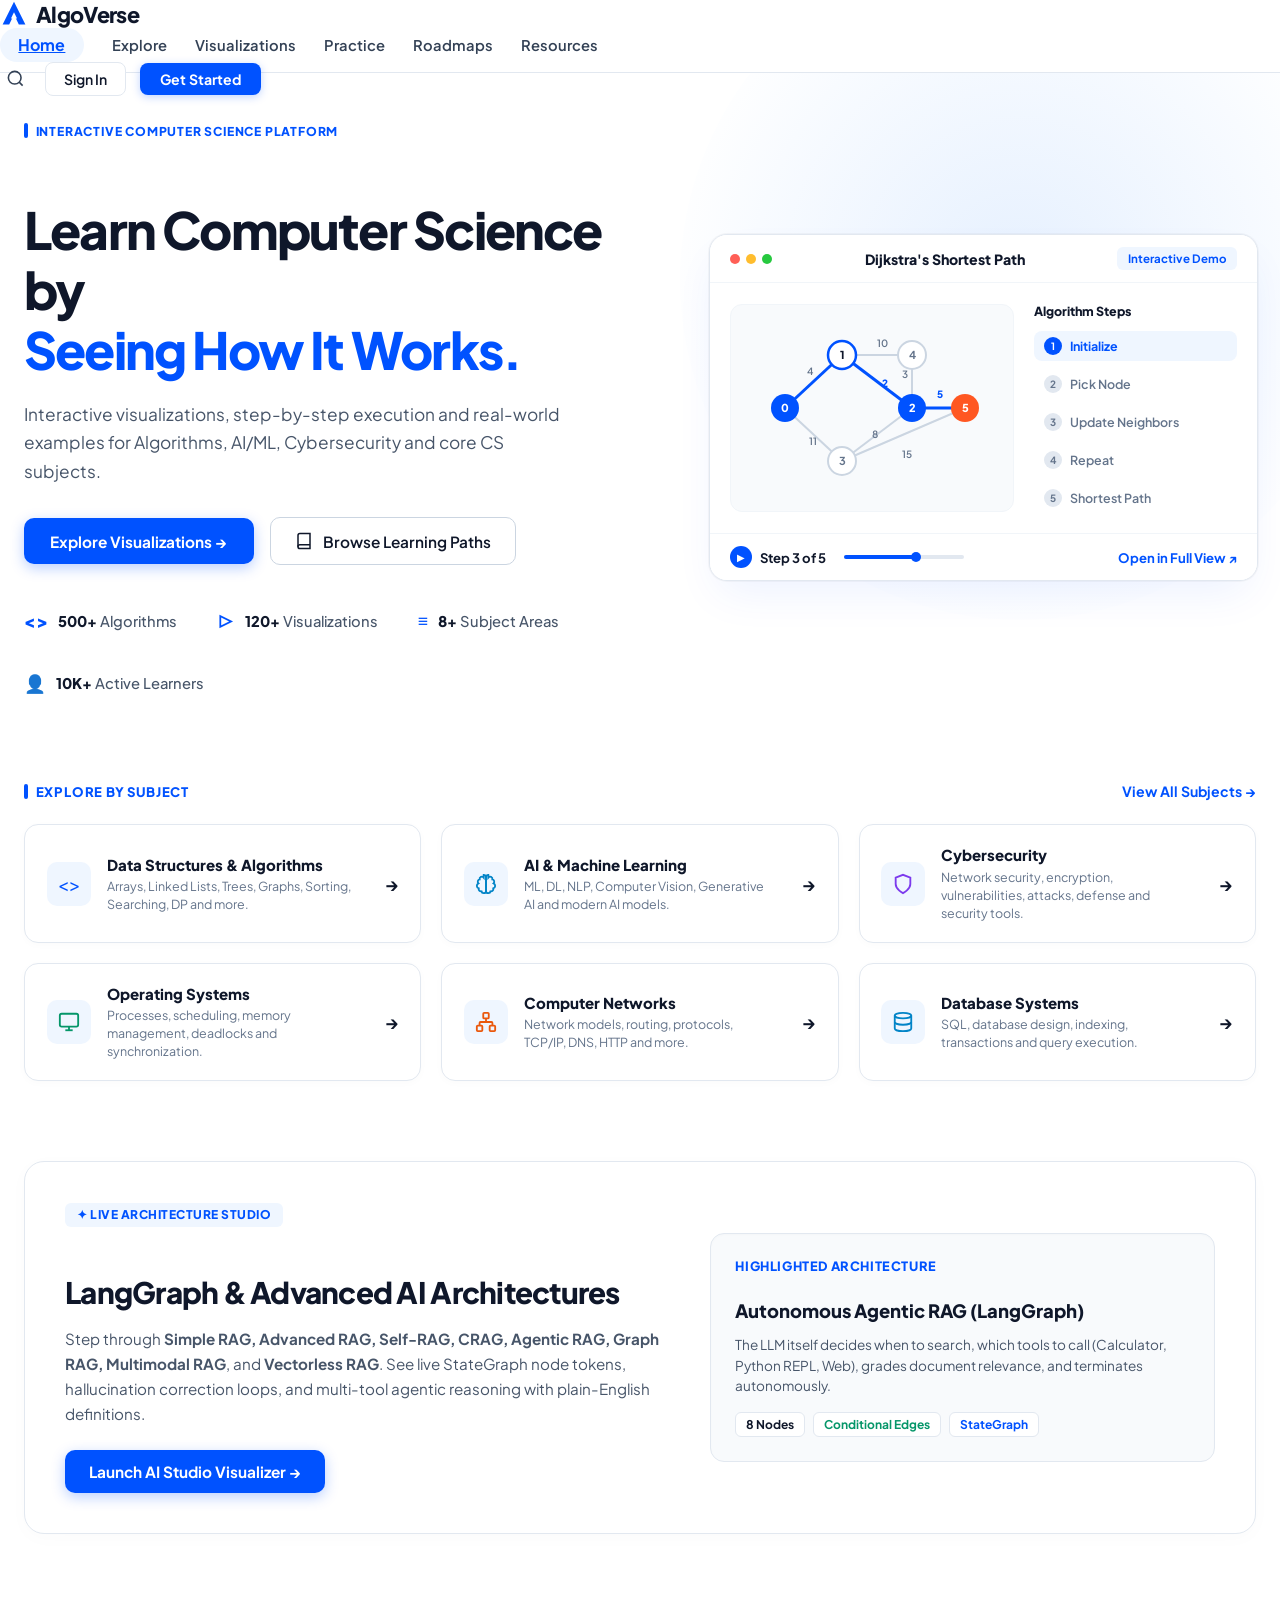
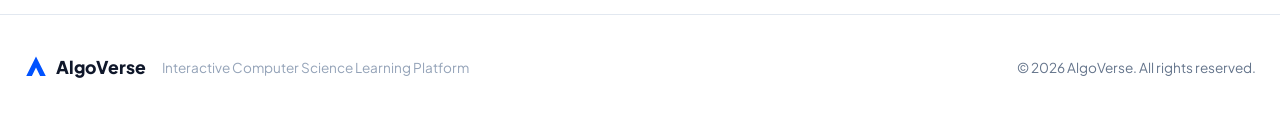
==== commit 66f280ce: "fix(ui & visualizer): resolve algorithm execution errors, modernize all canvas engines, and match re" ====
--- a/frontend/index.html
+++ b/frontend/index.html
@@ -4,225 +4,411 @@
   <meta charset="UTF-8" />
   <meta name="viewport" content="width=device-width, initial-scale=1.0" />
   <title>AlgoVerse - Learn Computer Science by Seeing How It Works</title>
-  <link rel="stylesheet" href="/static/css/style.css" />
-  <link rel="stylesheet" href="/static/css/layout.css" />
-  <link rel="stylesheet" href="/static/css/components.css" />
-  <link rel="stylesheet" href="/static/css/responsive.css" />
+  <link rel="stylesheet" href="/static/css/style.css?v=20261104" />
+  <link rel="stylesheet" href="/static/css/layout.css?v=20261104" />
+  <link rel="stylesheet" href="/static/css/components.css?v=20261104" />
+  <link rel="stylesheet" href="/static/css/responsive.css?v=20261104" />
+  <link rel="preconnect" href="https://fonts.googleapis.com">
+  <link rel="preconnect" href="https://fonts.gstatic.com" crossorigin>
+  <link href="https://fonts.googleapis.com/css2?family=Plus+Jakarta+Sans:wght@400;500;600;700;800&family=Inter:wght@400;500;600;700&family=JetBrains+Mono:wght@400;500;600&display=swap" rel="stylesheet">
   <style>
-    /* Hero Two-Column Layout */
-    .hero-section {
+    /* Global Page Styling */
+    body {
+      background-color: #ffffff !important;
+      color: #0f172a !important;
+      font-family: 'Plus Jakarta Sans', 'Inter', -apple-system, sans-serif;
+      margin: 0;
+      padding: 0;
+      overflow-x: hidden;
+      position: relative;
+    }
+
+    /* Ambient Soft Blue Radial Blob on Top Right */
+    .hero-ambient-blob {
+      position: absolute;
+      top: -60px;
+      right: -80px;
+      width: 680px;
+      height: 680px;
+      background: radial-gradient(circle, rgba(219, 234, 254, 0.7) 0%, rgba(239, 246, 255, 0.45) 55%, transparent 75%);
+      border-radius: 50%;
+      pointer-events: none;
+      z-index: 0;
+    }
+
+    /* Header Nav Pill Active (Matching Image 4) */
+    .nav-pill-active {
+      background: #eff6ff !important;
+      color: #0052ff !important;
+      border-radius: 9999px !important;
+      padding: 0.4rem 1.15rem !important;
+      font-weight: 700 !important;
+      display: inline-flex;
+      align-items: center;
+    }
+
+    /* Hero Layout */
+    .hero-wrapper {
+      position: relative;
+      z-index: 1;
+      padding: 3rem 0 1.5rem 0;
       display: grid;
       grid-template-columns: 1.15fr 1fr;
       align-items: center;
-      gap: 3rem;
-      padding: 3rem 0 2rem 0;
+      gap: 3.5rem;
     }
 
     @media (max-width: 992px) {
-      .hero-section {
+      .hero-wrapper {
         grid-template-columns: 1fr;
-        text-align: center;
+        gap: 2.5rem;
       }
-      .hero-cta-group {
-        justify-content: center;
-      }
-      .hero-section .section-tag {
-        justify-content: center;
-      }
-    }
-
-    .hero-title {
-      font-size: 3.1rem;
+    }
+
+    /* Section Tag with Blue/Orange Pill Bar */
+    .section-pill-tag {
+      display: inline-flex;
+      align-items: center;
+      gap: 8px;
+      font-size: 0.76rem;
+      font-weight: 800;
+      letter-spacing: 0.8px;
+      text-transform: uppercase;
+      color: #0052ff;
+      margin-bottom: 1.1rem;
+    }
+
+    .section-pill-tag::before {
+      content: "";
+      display: inline-block;
+      width: 3.5px;
+      height: 15px;
+      background: #0052ff;
+      border-radius: 2px;
+    }
+
+    /* Hero Heading */
+    .hero-main-title {
+      font-size: 3.2rem;
       line-height: 1.18;
+      font-weight: 800;
+      letter-spacing: -0.035em;
       color: #0f172a;
       margin-bottom: 1.25rem;
-      letter-spacing: -0.035em;
-    }
-
-    .hero-title .text-highlight {
-      color: var(--accent-primary);
-    }
-
-    .hero-subtitle {
-      font-size: 1.1rem;
+    }
+
+    .hero-main-title .blue-gradient-text {
+      color: #0052ff;
+    }
+
+    .hero-lead-text {
+      font-size: 1.08rem;
       color: #475569;
-      line-height: 1.6;
+      line-height: 1.65;
       margin-bottom: 2rem;
       max-width: 540px;
     }
 
-    .hero-cta-group {
+    /* Hero CTA Button Group */
+    .hero-actions-group {
       display: flex;
       align-items: center;
       gap: 1rem;
       flex-wrap: wrap;
-    }
-
-    /* Hero Laptop / Visualizer Mockup */
-    .laptop-mockup-wrapper {
-      position: relative;
-      display: flex;
+      margin-bottom: 2.75rem;
+    }
+
+    .btn-hero-primary {
+      background: #0052ff;
+      color: #ffffff !important;
+      padding: 0.85rem 1.65rem;
+      font-size: 0.96rem;
+      font-weight: 700;
+      border-radius: 10px;
+      display: inline-flex;
+      align-items: center;
+      gap: 0.5rem;
+      box-shadow: 0 4px 14px rgba(0, 82, 255, 0.28);
+      transition: all 0.2s ease;
+      text-decoration: none;
+    }
+
+    .btn-hero-primary:hover {
+      background: #0045d8;
+      transform: translateY(-1px);
+      box-shadow: 0 6px 18px rgba(0, 82, 255, 0.38);
+    }
+
+    .btn-hero-secondary {
+      background: #ffffff;
+      color: #0f172a !important;
+      border: 1px solid #cbd5e1;
+      padding: 0.85rem 1.5rem;
+      font-size: 0.96rem;
+      font-weight: 600;
+      border-radius: 10px;
+      display: inline-flex;
+      align-items: center;
+      gap: 0.5rem;
+      transition: all 0.2s ease;
+      text-decoration: none;
+    }
+
+    .btn-hero-secondary:hover {
+      background: #f8fafc;
+      border-color: #94a3b8;
+    }
+
+    /* 4-Stat Strip Matching Image 4 */
+    .hero-stats-row {
+      display: flex;
+      align-items: center;
+      gap: 2.5rem;
+      flex-wrap: wrap;
+    }
+
+    .stat-pill-item {
+      display: flex;
+      align-items: center;
+      gap: 0.65rem;
+    }
+
+    .stat-pill-icon {
+      font-size: 1.1rem;
+      color: #0052ff;
+      font-weight: 800;
+    }
+
+    .stat-pill-label {
+      font-size: 0.92rem;
+      font-weight: 800;
+      color: #0f172a;
+    }
+
+    .stat-pill-sub {
+      font-size: 0.92rem;
+      color: #475569;
+      font-weight: 500;
+    }
+
+    /* Right Mockup Window Matching Image 4 */
+    .laptop-window-card {
+      background: #ffffff;
+      border: 1px solid #e2e8f0;
+      border-radius: 18px;
+      box-shadow: 0 20px 45px -10px rgba(0, 82, 255, 0.08), 0 0 0 1px rgba(0, 0, 0, 0.03);
+      overflow: hidden;
+      width: 100%;
+      max-width: 570px;
+    }
+
+    .laptop-window-top {
+      background: #ffffff;
+      border-bottom: 1px solid #f1f5f9;
+      padding: 0.75rem 1.25rem;
+      display: flex;
+      align-items: center;
+      justify-content: space-between;
+    }
+
+    .dots-group {
+      display: flex;
+      align-items: center;
+      gap: 6px;
+    }
+
+    .dot-circle {
+      width: 10px;
+      height: 10px;
+      border-radius: 50%;
+    }
+
+    .window-title-center {
+      font-size: 0.88rem;
+      font-weight: 800;
+      color: #0f172a;
+    }
+
+    .window-badge-pill {
+      font-size: 0.72rem;
+      font-weight: 700;
+      background: #eff6ff;
+      color: #0052ff;
+      padding: 0.25rem 0.65rem;
+      border-radius: 6px;
+    }
+
+    .window-body-grid {
+      display: grid;
+      grid-template-columns: 1.4fr 1fr;
+      padding: 1.25rem;
+      gap: 1.25rem;
+      align-items: center;
+    }
+
+    @media (max-width: 600px) {
+      .window-body-grid {
+        grid-template-columns: 1fr;
+      }
+    }
+
+    .window-canvas-box {
+      background: #f8fafc;
+      border-radius: 12px;
+      border: 1px solid #f1f5f9;
+      padding: 0.5rem;
+      display: flex;
+      align-items: center;
       justify-content: center;
-      align-items: center;
-    }
-
-    .laptop-frame {
-      width: 100%;
-      max-width: 560px;
-      background: #ffffff;
-      border: 1px solid #cbd5e1;
-      border-radius: 16px;
-      box-shadow: 0 20px 40px -10px rgba(15, 23, 42, 0.12), 0 0 0 1px rgba(15, 23, 42, 0.05);
-      overflow: hidden;
-    }
-
-    .laptop-header {
-      background: #f8fafc;
-      border-bottom: 1px solid #e2e8f0;
-      padding: 0.6rem 1rem;
-      display: flex;
-      align-items: center;
-      justify-content: space-between;
-    }
-
-    .laptop-title {
-      font-size: 0.82rem;
-      font-weight: 700;
-      color: #1e293b;
-    }
-
-    .laptop-content {
-      padding: 1rem;
-      display: grid;
-      grid-template-columns: 1.35fr 1fr;
-      gap: 1rem;
-      background: #ffffff;
-    }
-
-    .mini-graph-canvas {
-      width: 100%;
-      height: 200px;
-      background: #f8fafc;
-      border-radius: 8px;
-      border: 1px solid #e2e8f0;
-      display: flex;
-      align-items: center;
-      justify-content: center;
-    }
-
-    .mini-steps-list {
+    }
+
+    /* Algorithm Steps List */
+    .steps-checklist {
       display: flex;
       flex-direction: column;
       gap: 0.45rem;
     }
 
-    .mini-step-item {
-      padding: 0.35rem 0.6rem;
-      border-radius: 6px;
-      font-size: 0.75rem;
+    .steps-checklist-title {
+      font-size: 0.78rem;
+      font-weight: 800;
+      color: #0f172a;
+      margin-bottom: 0.25rem;
+    }
+
+    .step-check-item {
+      display: flex;
+      align-items: center;
+      gap: 8px;
+      padding: 0.4rem 0.65rem;
+      border-radius: 8px;
+      font-size: 0.78rem;
       font-weight: 600;
-      display: flex;
-      align-items: center;
-      gap: 6px;
       color: #64748b;
-      background: #f8fafc;
-    }
-
-    .mini-step-item.active {
+    }
+
+    .step-check-item.active {
       background: #eff6ff;
-      color: var(--accent-primary);
-      border: 1px solid #bfdbfe;
-    }
-
-    .laptop-controls {
-      background: #f8fafc;
-      border-top: 1px solid #e2e8f0;
-      padding: 0.6rem 1rem;
+      color: #0052ff;
+      font-weight: 700;
+    }
+
+    .step-num-badge {
+      width: 18px;
+      height: 18px;
+      border-radius: 50%;
+      background: #e2e8f0;
+      color: #64748b;
+      display: inline-flex;
+      align-items: center;
+      justify-content: center;
+      font-size: 10px;
+      font-weight: 700;
+    }
+
+    .step-check-item.active .step-num-badge {
+      background: #0052ff;
+      color: #ffffff;
+    }
+
+    .window-footer-bar {
+      background: #ffffff;
+      border-top: 1px solid #f1f5f9;
+      padding: 0.75rem 1.25rem;
       display: flex;
       align-items: center;
       justify-content: space-between;
-      font-size: 0.78rem;
+      font-size: 0.8rem;
       color: #64748b;
     }
 
-    /* Stacked Books Badge (Reference Design) */
-    .books-decoration {
+    .play-circle-btn {
+      width: 22px;
+      height: 22px;
+      border-radius: 50%;
+      background: #0052ff;
+      color: #ffffff;
+      display: inline-flex;
+      align-items: center;
+      justify-content: center;
+      font-size: 10px;
+      border: none;
+      cursor: pointer;
+    }
+
+    /* Slider Track with Thumb Matching Image 4 */
+    .slider-track-line {
+      width: 120px;
+      height: 4px;
+      background: #e2e8f0;
+      border-radius: 2px;
+      position: relative;
+      margin: 0 10px;
+    }
+
+    .slider-track-line .slider-fill {
+      width: 60%;
+      height: 100%;
+      background: #0052ff;
+      border-radius: 2px;
+    }
+
+    .slider-track-line .slider-thumb {
+      width: 10px;
+      height: 10px;
+      background: #0052ff;
+      border-radius: 50%;
       position: absolute;
-      right: -24px;
-      bottom: 20px;
+      top: -3px;
+      left: 60%;
+      transform: translateX(-50%);
+    }
+
+    /* Explore by Subject Section (3x2 Grid) */
+    .subject-cards-3x2 {
+      display: grid;
+      grid-template-columns: repeat(3, 1fr);
+      gap: 1.25rem;
+    }
+
+    @media (max-width: 992px) {
+      .subject-cards-3x2 {
+        grid-template-columns: repeat(2, 1fr);
+      }
+    }
+
+    @media (max-width: 640px) {
+      .subject-cards-3x2 {
+        grid-template-columns: 1fr;
+      }
+    }
+
+    .subject-pill-card {
       background: #ffffff;
       border: 1px solid #e2e8f0;
-      border-radius: 12px;
-      padding: 0.6rem 0.85rem;
-      box-shadow: 0 10px 25px rgba(0,0,0,0.08);
-      display: flex;
-      flex-direction: column;
-      gap: 4px;
-      font-size: 0.72rem;
-      font-weight: 700;
-    }
-
-    @media (max-width: 640px) {
-      .books-decoration { display: none; }
-      .laptop-content { grid-template-columns: 1fr; }
-    }
-
-    .book-spine {
-      padding: 3px 8px;
-      border-radius: 4px;
-      background: #eff6ff;
-      color: #1d4ed8;
-      border-left: 3px solid #0052ff;
-    }
-
-    /* Featured Banner Section */
-    .featured-vis-section {
-      display: grid;
-      grid-template-columns: 1fr 1fr;
-      align-items: center;
-      gap: 3rem;
-      margin: 4.5rem 0;
-      background: #ffffff;
-      border: 1px solid #e2e8f0;
-      border-radius: 20px;
-      padding: 2.5rem;
-      box-shadow: 0 4px 20px rgba(0, 0, 0, 0.03);
-    }
-
-    @media (max-width: 900px) {
-      .featured-vis-section {
-        grid-template-columns: 1fr;
-        padding: 1.5rem;
-      }
-    }
-
-    /* Learn by Doing Cards */
-    .doing-grid {
-      display: grid;
-      grid-template-columns: repeat(auto-fit, minmax(280px, 1fr));
-      gap: 1.5rem;
-    }
-
-    .doing-card {
-      background: #ffffff;
-      border: 1px solid #e2e8f0;
-      border-radius: 16px;
-      padding: 1.5rem;
-      display: flex;
-      align-items: flex-start;
-      gap: 1rem;
-      box-shadow: 0 2px 8px rgba(0,0,0,0.03);
-      transition: all 0.25s ease;
+      border-radius: 14px;
+      padding: 1.25rem 1.35rem;
+      display: flex;
+      align-items: center;
+      justify-content: space-between;
       text-decoration: none;
-    }
-
-    .doing-card:hover {
+      box-shadow: 0 2px 8px rgba(0, 0, 0, 0.02);
+      transition: all 0.2s ease;
+    }
+
+    .subject-pill-card:hover {
       border-color: #93c5fd;
       transform: translateY(-2px);
-      box-shadow: 0 10px 25px rgba(37,99,235,0.08);
-    }
-
-    .doing-icon {
+      box-shadow: 0 8px 24px rgba(0, 82, 255, 0.08);
+    }
+
+    .subject-pill-left {
+      display: flex;
+      align-items: center;
+      gap: 1rem;
+    }
+
+    .subject-icon-box {
       width: 44px;
       height: 44px;
       border-radius: 10px;
@@ -231,422 +417,399 @@
       display: flex;
       align-items: center;
       justify-content: center;
-      font-size: 1.3rem;
+      font-size: 1.25rem;
       flex-shrink: 0;
     }
 
-    /* Clean Footer */
-    .app-footer {
-      border-top: 1px solid #e2e8f0;
-      background: #ffffff;
-      padding: 2.5rem 2rem;
-      margin-top: 5rem;
-    }
-
-    .footer-inner {
-      max-width: 1260px;
-      margin: 0 auto;
-      display: flex;
-      align-items: center;
-      justify-content: space-between;
-      flex-wrap: wrap;
-      gap: 1.5rem;
+    .subject-pill-title {
+      font-size: 0.94rem;
+      font-weight: 800;
+      color: #0f172a;
+      margin-bottom: 0.2rem;
+    }
+
+    .subject-pill-desc {
+      font-size: 0.78rem;
+      color: #64748b;
+      line-height: 1.45;
+      max-width: 250px;
+    }
+
+    .subject-pill-arrow {
+      color: #0f172a;
+      font-size: 1.1rem;
+      font-weight: 700;
+      transition: transform 0.2s ease;
+    }
+
+    .subject-pill-card:hover .subject-pill-arrow {
+      transform: translateX(3px);
+      color: #0052ff;
     }
   </style>
 </head>
 <body style="background-color: #ffffff !important; color: #0f172a !important;">
-  <!-- Clean Modern Header -->
-  <header class="app-header">
-    <a href="/static/index.html" class="brand-logo">
-      <div class="brand-icon">
-        <!-- Modern Stylized "A" Monogram Matching Reference -->
+  <!-- Ambient Soft Blue Gradient Behind Hero Mockup -->
+  <div class="hero-ambient-blob"></div>
+
+  <!-- Header Matching Image 4 -->
+  <header class="app-header" style="background:#ffffff; border-bottom:1px solid #e2e8f0; position:sticky; top:0; z-index:100; height:72px;">
+    <a href="/static/index.html" class="brand-logo" style="text-decoration:none; display:flex; align-items:center; gap:8px;">
+      <div style="width:28px; height:28px;">
+        <!-- Clean Modern Monogram "A" -->
         <svg viewBox="0 0 32 32" fill="none">
-          <path d="M16 2L3 28H10.5L16 16.5L21.5 28H29L16 2Z" fill="url(#brandGrad)" />
-          <path d="M12.5 21H19.5L16 14L12.5 21Z" fill="#ffffff" opacity="0.9" />
-          <defs>
-            <linearGradient id="brandGrad" x1="3" y1="2" x2="29" y2="28" gradientUnits="userSpaceOnUse">
-              <stop stop-color="#0052FF" />
-              <stop offset="1" stop-color="#38BDF8" />
-            </linearGradient>
-          </defs>
+          <path d="M16 2L3 28H10.5L16 16.5L21.5 28H29L16 2Z" fill="#0052ff" />
+          <path d="M12.5 21H19.5L16 14L12.5 21Z" fill="#ffffff" />
         </svg>
       </div>
-      <span>AlgoVerse</span>
+      <span style="font-size:1.35rem; font-weight:800; color:#0f172a; letter-spacing:-0.03em;">AlgoVerse</span>
     </a>
 
-    <!-- Center Navigation -->
+    <!-- Center Navigation Links (Matching Image 4) -->
     <nav>
-      <ul class="nav-links">
-        <li><a href="/static/index.html" class="active">Home</a></li>
-        <li><a href="/static/algorithms.html">Explore</a></li>
-        <li><a href="/static/rag_visualizer.html" class="nav-rag-highlight"><span style="color:#0052FF;">✦</span> AI Visualizations</a></li>
-        <li><a href="/static/practice.html">Practice</a></li>
-        <li><a href="/static/quiz.html">Roadmaps</a></li>
-        <li><a href="/static/dashboard.html">Resources</a></li>
+      <ul class="nav-links" style="display:flex; align-items:center; gap:1.75rem; list-style:none; margin:0; padding:0;">
+        <li><a href="/static/index.html" class="nav-pill-active">Home</a></li>
+        <li><a href="/static/algorithms.html" style="color:#334155; font-weight:600; text-decoration:none; font-size:0.92rem;">Explore</a></li>
+        <li><a href="/static/algorithms.html" style="color:#334155; font-weight:600; text-decoration:none; font-size:0.92rem;">Visualizations</a></li>
+        <li><a href="/static/practice.html" style="color:#334155; font-weight:600; text-decoration:none; font-size:0.92rem;">Practice</a></li>
+        <li><a href="/static/quiz.html" style="color:#334155; font-weight:600; text-decoration:none; font-size:0.92rem;">Roadmaps</a></li>
+        <li><a href="/static/dashboard.html" style="color:#334155; font-weight:600; text-decoration:none; font-size:0.92rem;">Resources</a></li>
       </ul>
     </nav>
 
-    <!-- Right Header Actions -->
-    <div class="header-actions">
-      <button class="action-icon-btn" title="Search algorithms">
-        <svg width="18" height="18" fill="none" stroke="currentColor" stroke-width="2" viewBox="0 0 24 24">
+    <!-- Header Actions (Matching Image 4) -->
+    <div style="display:flex; align-items:center; gap:0.85rem;">
+      <button style="background:transparent; border:none; color:#334155; cursor:pointer; padding:6px; display:flex; align-items:center;" title="Search">
+        <svg width="19" height="19" fill="none" stroke="currentColor" stroke-width="2" viewBox="0 0 24 24">
           <circle cx="11" cy="11" r="8"/><line x1="21" y1="21" x2="16.65" y2="16.65"/>
         </svg>
       </button>
-      <a href="/static/dashboard.html" class="btn btn-secondary" style="padding:0.45rem 1rem; font-size:0.85rem;">Sign In</a>
-      <a href="/static/algorithms.html" class="btn btn-primary" style="padding:0.45rem 1.15rem; font-size:0.85rem;">Get Started</a>
+      <a href="/static/dashboard.html" style="text-decoration:none; background:#ffffff; color:#0f172a; border:1px solid #e2e8f0; padding:0.45rem 1.15rem; font-size:0.88rem; font-weight:600; border-radius:8px;">Sign In</a>
+      <a href="/static/algorithms.html" style="text-decoration:none; background:#0052ff; color:#ffffff; padding:0.45rem 1.25rem; font-size:0.88rem; font-weight:700; border-radius:8px; box-shadow:0 2px 8px rgba(0,82,255,0.25);">Get Started</a>
     </div>
   </header>
 
-  <main class="main-container">
-    <!-- Hero Section (Pixel-Perfect to User Reference) -->
-    <section class="hero-section">
+  <main style="max-width:1260px; margin:0 auto; padding:0 1.5rem; position:relative; z-index:1;">
+    <!-- Hero Section (Pixel-Perfect to Image 4) -->
+    <section class="hero-wrapper">
+      <!-- Left Column: Content -->
       <div>
-        <div class="section-tag">
-          <span class="tag-bar"></span>
+        <div class="section-pill-tag">
           INTERACTIVE COMPUTER SCIENCE PLATFORM
         </div>
-        <h1 class="hero-title">
-          Learn Computer Science by <span class="text-highlight">Seeing How It Works.</span>
+        <h1 class="hero-main-title">
+          Learn Computer Science by<br>
+          <span class="blue-gradient-text">Seeing How It Works.</span>
         </h1>
-        <p class="hero-subtitle">
+        <p class="hero-lead-text">
           Interactive visualizations, step-by-step execution and real-world examples for Algorithms, AI/ML, Cybersecurity and core CS subjects.
         </p>
-        <div class="hero-cta-group">
-          <a href="/static/algorithms.html" class="btn btn-primary" style="padding:0.75rem 1.6rem; font-size:0.95rem;">
+        
+        <div class="hero-actions-group">
+          <a href="/static/algorithms.html" class="btn-hero-primary">
             Explore Visualizations →
           </a>
-          <a href="/static/rag_visualizer.html" class="btn btn-secondary" style="padding:0.75rem 1.4rem; font-size:0.95rem;">
-            <svg width="18" height="18" fill="none" stroke="currentColor" stroke-width="2" viewBox="0 0 24 24" style="margin-right:4px;">
+          <a href="/static/rag_visualizer.html" class="btn-hero-secondary">
+            <svg width="18" height="18" fill="none" stroke="currentColor" stroke-width="2" viewBox="0 0 24 24" style="margin-right:2px;">
               <path d="M4 19.5A2.5 2.5 0 0 1 6.5 17H20"/><path d="M6.5 2H20v20H6.5A2.5 2.5 0 0 1 4 19.5v-15A2.5 2.5 0 0 1 6.5 2z"/>
             </svg>
             Browse Learning Paths
           </a>
         </div>
+
+        <!-- 4-Stat Strip Matching Image 4 Exactly -->
+        <div class="hero-stats-row">
+          <div class="stat-pill-item">
+            <span class="stat-pill-icon">&lt;&gt;</span>
+            <span class="stat-pill-label">500+ <span class="stat-pill-sub">Algorithms</span></span>
+          </div>
+          <div class="stat-pill-item">
+            <span class="stat-pill-icon">▷</span>
+            <span class="stat-pill-label">120+ <span class="stat-pill-sub">Visualizations</span></span>
+          </div>
+          <div class="stat-pill-item">
+            <span class="stat-pill-icon">≡</span>
+            <span class="stat-pill-label">8+ <span class="stat-pill-sub">Subject Areas</span></span>
+          </div>
+          <div class="stat-pill-item">
+            <span class="stat-pill-icon">👤</span>
+            <span class="stat-pill-label">10K+ <span class="stat-pill-sub">Active Learners</span></span>
+          </div>
+        </div>
       </div>
 
-      <!-- Hero Visualizer Window Mockup -->
-      <div class="laptop-mockup-wrapper">
-        <div class="laptop-frame">
-          <div class="laptop-header">
-            <div class="window-dots">
-              <span class="window-dot dot-red"></span>
-              <span class="window-dot dot-yellow"></span>
-              <span class="window-dot dot-green"></span>
-            </div>
-            <span class="laptop-title">Dijkstra's Shortest Path</span>
-            <span style="font-size:0.72rem; color:#64748b; font-weight:600;">Interactive Demo</span>
-          </div>
-
-          <div class="laptop-content">
-            <!-- Mini SVG Graph Canvas -->
-            <div class="mini-graph-canvas">
-              <svg width="240" height="180" viewBox="0 0 240 180">
-                <!-- Edges with weights -->
-                <line x1="35" y1="90" x2="90" y2="40" stroke="#cbd5e1" stroke-width="2" />
-                <line x1="35" y1="90" x2="90" y2="140" stroke="#cbd5e1" stroke-width="2" />
-                <line x1="90" y1="40" x2="150" y2="40" stroke="#cbd5e1" stroke-width="2" />
-                <line x1="90" y1="40" x2="150" y2="90" stroke="#0052ff" stroke-width="3" />
-                <line x1="90" y1="140" x2="150" y2="90" stroke="#cbd5e1" stroke-width="2" />
-                <line x1="150" y1="90" x2="205" y2="90" stroke="#0052ff" stroke-width="3" />
-
-                <!-- Weights -->
-                <text x="55" y="60" font-size="10" fill="#64748b">4</text>
-                <text x="55" y="125" font-size="10" fill="#64748b">11</text>
-                <text x="120" y="32" font-size="10" fill="#64748b">10</text>
-                <text x="125" y="70" font-size="10" fill="#0052ff" font-weight="bold">2</text>
-                <text x="180" y="80" font-size="10" fill="#0052ff" font-weight="bold">5</text>
-
-                <!-- Nodes -->
-                <circle cx="35" cy="90" r="14" fill="#0052ff" />
-                <text x="35" y="94" font-size="11" font-weight="bold" fill="#fff" text-anchor="middle">0</text>
-
-                <circle cx="90" cy="40" r="14" fill="#ffffff" stroke="#0052ff" stroke-width="2" />
-                <text x="90" y="44" font-size="11" font-weight="bold" fill="#0f172a" text-anchor="middle">1</text>
-
-                <circle cx="90" cy="140" r="14" fill="#ffffff" stroke="#cbd5e1" stroke-width="2" />
-                <text x="90" y="144" font-size="11" font-weight="bold" fill="#64748b" text-anchor="middle">3</text>
-
-                <circle cx="150" cy="90" r="14" fill="#0052ff" />
-                <text x="150" y="94" font-size="11" font-weight="bold" fill="#fff" text-anchor="middle">2</text>
-
-                <circle cx="150" cy="40" r="14" fill="#ffffff" stroke="#cbd5e1" stroke-width="2" />
-                <text x="150" y="44" font-size="11" font-weight="bold" fill="#64748b" text-anchor="middle">4</text>
-
-                <circle cx="205" cy="90" r="14" fill="#ff5722" />
-                <text x="205" y="94" font-size="11" font-weight="bold" fill="#fff" text-anchor="middle">5</text>
+      <!-- Right Column: Window Mockup with Live Dijkstra Simulation (Matching Image 4) -->
+      <div>
+        <div class="laptop-window-card">
+          <!-- Window Header with 3 dots & Title -->
+          <div class="laptop-window-top">
+            <div class="dots-group">
+              <span class="dot-circle" style="background:#ff5f56;"></span>
+              <span class="dot-circle" style="background:#ffbd2e;"></span>
+              <span class="dot-circle" style="background:#27c93f;"></span>
+            </div>
+            <span class="window-title-center">Dijkstra's Shortest Path</span>
+            <span class="window-badge-pill">Interactive Demo</span>
+          </div>
+
+          <!-- Window Body: Graph + Algorithm Steps -->
+          <div class="window-body-grid">
+            <!-- Dijkstra SVG Graph Matching Image 4 -->
+            <div class="window-canvas-box">
+              <svg width="250" height="190" viewBox="0 0 250 190">
+                <!-- Inactive Gray Edges -->
+                <line x1="38" y1="95" x2="95" y2="148" stroke="#cbd5e1" stroke-width="2" />
+                <line x1="95" y1="42" x2="165" y2="42" stroke="#cbd5e1" stroke-width="2" />
+                <line x1="95" y1="148" x2="165" y2="95" stroke="#cbd5e1" stroke-width="2" />
+                <line x1="165" y1="95" x2="165" y2="42" stroke="#cbd5e1" stroke-width="2" />
+                <line x1="95" y1="148" x2="218" y2="95" stroke="#cbd5e1" stroke-width="2" />
+
+                <!-- Active Highlighted Blue Edges (Matching Image 4) -->
+                <line x1="38" y1="95" x2="95" y2="42" stroke="#0052ff" stroke-width="3" />
+                <line x1="95" y1="42" x2="165" y2="95" stroke="#0052ff" stroke-width="3" />
+                <line x1="165" y1="95" x2="218" y2="95" stroke="#0052ff" stroke-width="3" />
+
+                <!-- Edge Weight Numbers (Matching Image 4) -->
+                <text x="60" y="62" font-size="10" fill="#64748b" font-weight="600">4</text>
+                <text x="62" y="132" font-size="10" fill="#64748b" font-weight="600">11</text>
+                <text x="130" y="34" font-size="10" fill="#64748b" font-weight="600">10</text>
+                <text x="135" y="74" font-size="10" fill="#0052ff" font-weight="800">2</text>
+                <text x="190" y="85" font-size="10" fill="#0052ff" font-weight="800">5</text>
+                <text x="125" y="125" font-size="10" fill="#64748b" font-weight="600">8</text>
+                <text x="155" y="65" font-size="10" fill="#64748b" font-weight="600">3</text>
+                <text x="155" y="145" font-size="10" fill="#64748b" font-weight="600">15</text>
+
+                <!-- Nodes Matching Image 4 -->
+                <!-- Node 0: Solid Royal Blue -->
+                <circle cx="38" cy="95" r="14" fill="#0052ff" />
+                <text x="38" y="99" font-size="11" font-weight="800" fill="#ffffff" text-anchor="middle">0</text>
+
+                <!-- Node 1: White with Blue Border -->
+                <circle cx="95" cy="42" r="14" fill="#ffffff" stroke="#0052ff" stroke-width="2.5" />
+                <text x="95" y="46" font-size="11" font-weight="800" fill="#0f172a" text-anchor="middle">1</text>
+
+                <!-- Node 3: White with Gray Border -->
+                <circle cx="95" cy="148" r="14" fill="#ffffff" stroke="#cbd5e1" stroke-width="2" />
+                <text x="95" y="152" font-size="11" font-weight="700" fill="#64748b" text-anchor="middle">3</text>
+
+                <!-- Node 4: White with Gray Border -->
+                <circle cx="165" cy="42" r="14" fill="#ffffff" stroke="#cbd5e1" stroke-width="2" />
+                <text x="165" y="46" font-size="11" font-weight="700" fill="#64748b" text-anchor="middle">4</text>
+
+                <!-- Node 2: Solid Royal Blue -->
+                <circle cx="165" cy="95" r="14" fill="#0052ff" />
+                <text x="165" y="99" font-size="11" font-weight="800" fill="#ffffff" text-anchor="middle">2</text>
+
+                <!-- Node 5: Solid Orange #ff5722 (Target Node) -->
+                <circle cx="218" cy="95" r="14" fill="#ff5722" />
+                <text x="218" y="99" font-size="11" font-weight="800" fill="#ffffff" text-anchor="middle">5</text>
               </svg>
             </div>
 
-            <!-- Algorithm Steps -->
-            <div class="mini-steps-list">
-              <div style="font-size:0.75rem; font-weight:700; color:#1e293b; margin-bottom:2px;">Algorithm Steps</div>
-              <div class="mini-step-item active">
-                <span style="background:#0052ff; color:#fff; width:16px; height:16px; border-radius:50%; display:inline-flex; align-items:center; justify-content:center; font-size:9px;">1</span>
+            <!-- Algorithm Steps Checklist (Matching Image 4) -->
+            <div class="steps-checklist">
+              <div class="steps-checklist-title">Algorithm Steps</div>
+              <div class="step-check-item active">
+                <span class="step-num-badge">1</span>
                 Initialize
               </div>
-              <div class="mini-step-item">
-                <span style="background:#e2e8f0; color:#64748b; width:16px; height:16px; border-radius:50%; display:inline-flex; align-items:center; justify-content:center; font-size:9px;">2</span>
+              <div class="step-check-item">
+                <span class="step-num-badge">2</span>
                 Pick Node
               </div>
-              <div class="mini-step-item">
-                <span style="background:#e2e8f0; color:#64748b; width:16px; height:16px; border-radius:50%; display:inline-flex; align-items:center; justify-content:center; font-size:9px;">3</span>
+              <div class="step-check-item">
+                <span class="step-num-badge">3</span>
                 Update Neighbors
               </div>
-              <div class="mini-step-item">
-                <span style="background:#e2e8f0; color:#64748b; width:16px; height:16px; border-radius:50%; display:inline-flex; align-items:center; justify-content:center; font-size:9px;">4</span>
+              <div class="step-check-item">
+                <span class="step-num-badge">4</span>
                 Repeat
               </div>
-              <div class="mini-step-item">
-                <span style="background:#e2e8f0; color:#64748b; width:16px; height:16px; border-radius:50%; display:inline-flex; align-items:center; justify-content:center; font-size:9px;">5</span>
+              <div class="step-check-item">
+                <span class="step-num-badge">5</span>
                 Shortest Path
               </div>
             </div>
           </div>
 
-          <div class="laptop-controls">
-            <span style="display:inline-flex; align-items:center; gap:6px;">
-              <button style="background:#0052ff; color:#fff; border-radius:50%; width:20px; height:20px; font-size:10px; display:inline-flex; align-items:center; justify-content:center;">▶</button>
-              <strong>Step 1 of 5</strong>
-            </span>
-            <a href="/static/algorithm.html?id=dijkstra" style="font-size:0.75rem; font-weight:700;">Open Workspace →</a>
-          </div>
-        </div>
-
-        <!-- Decorative Stacked Books -->
-        <div class="books-decoration">
-          <div class="book-spine">DSA</div>
-          <div class="book-spine" style="color:#0284c7; border-color:#0284c7;">AI / ML</div>
-          <div class="book-spine" style="color:#7c3aed; border-color:#7c3aed;">Security</div>
-          <div class="book-spine" style="color:#059669; border-color:#059669;">Systems</div>
+          <!-- Window Footer with Step Slider & Play Controls (Matching Image 4) -->
+          <div class="window-footer-bar">
+            <div style="display:flex; align-items:center; gap:8px;">
+              <button class="play-circle-btn">▶</button>
+              <strong style="color:#0f172a; font-size:0.82rem;">Step 3 of 5</strong>
+              
+              <!-- Slider Line with Circle Thumb -->
+              <div class="slider-track-line">
+                <div class="slider-fill"></div>
+                <div class="slider-thumb"></div>
+              </div>
+            </div>
+
+            <a href="/static/algorithm.html?id=dijkstra" style="font-size:0.82rem; font-weight:700; color:#0052ff; text-decoration:none; display:inline-flex; align-items:center; gap:3px;">
+              Open in Full View ↗
+            </a>
+          </div>
         </div>
       </div>
     </section>
 
-    <!-- Stats Metric Strip (Matching Reference) -->
-    <div class="stats-strip">
-      <div class="stat-item">
-        <div class="stat-icon">&lt;/&gt;</div>
-        <div class="stat-info">
-          <span class="stat-val">500+</span>
-          <span class="stat-label">Algorithms</span>
-        </div>
-      </div>
-      <div class="stat-item">
-        <div class="stat-icon" style="background:#eff6ff; color:#0284c7;">▷</div>
-        <div class="stat-info">
-          <span class="stat-val">120+</span>
-          <span class="stat-label">Visualizations</span>
-        </div>
-      </div>
-      <div class="stat-item">
-        <div class="stat-icon" style="background:#f5f3ff; color:#7c3aed;">❖</div>
-        <div class="stat-info">
-          <span class="stat-val">8+</span>
-          <span class="stat-label">Subject Areas</span>
-        </div>
-      </div>
-      <div class="stat-item">
-        <div class="stat-icon" style="background:#ecfdf5; color:#059669;">👥</div>
-        <div class="stat-info">
-          <span class="stat-val">10K+</span>
-          <span class="stat-label">Active Learners</span>
-        </div>
-      </div>
-    </div>
-
-    <!-- Explore by Subject Section (Reference Design) -->
-    <section style="margin: 3.5rem 0;">
+    <!-- Explore by Subject Section (3x2 Grid Matching Image 4 Exactly) -->
+    <section style="margin: 4rem 0 5rem 0;">
       <div style="display:flex; justify-content:space-between; align-items:center; margin-bottom:1.5rem;">
-        <div class="section-tag" style="margin-bottom:0;">
-          <span class="tag-bar"></span>
+        <div class="section-pill-tag" style="margin-bottom:0; font-size:0.82rem;">
           Explore by Subject
         </div>
-        <a href="/static/algorithms.html" style="font-size:0.88rem; font-weight:700; color:#0052ff;">
+        <a href="/static/algorithms.html" style="font-size:0.88rem; font-weight:700; color:#0052ff; text-decoration:none;">
           View All Subjects →
         </a>
       </div>
 
-      <div id="subjects-grid" class="subjects-grid">
-        <!-- Dynamically populated or rendered -->
-        <a href="/static/algorithms.html?subject_id=dsa" class="subject-card">
-          <div class="subject-card-left">
-            <div class="subject-card-icon">&lt;/&gt;</div>
+      <div class="subject-cards-3x2">
+        <!-- 1. Data Structures & Algorithms -->
+        <a href="/static/algorithms.html?subject_id=dsa" class="subject-pill-card">
+          <div class="subject-pill-left">
+            <div class="subject-icon-box">&lt;&gt;</div>
             <div>
-              <div class="subject-card-title">Data Structures & Algorithms</div>
-              <div class="subject-card-desc">Arrays, Linked Lists, Trees, Graphs, Sorting, Searching, DP and more.</div>
-            </div>
-          </div>
-          <span class="subject-card-arrow">→</span>
+              <div class="subject-pill-title">Data Structures & Algorithms</div>
+              <div class="subject-pill-desc">Arrays, Linked Lists, Trees, Graphs, Sorting, Searching, DP and more.</div>
+            </div>
+          </div>
+          <span class="subject-pill-arrow">→</span>
         </a>
 
-        <a href="/static/algorithms.html?subject_id=aiml" class="subject-card">
-          <div class="subject-card-left">
-            <div class="subject-card-icon" style="color:#0284c7;">🧠</div>
+        <!-- 2. AI & Machine Learning -->
+        <a href="/static/algorithms.html?subject_id=aiml" class="subject-pill-card">
+          <div class="subject-pill-left">
+            <div class="subject-icon-box" style="color:#0284c7;">
+              <svg width="22" height="22" viewBox="0 0 24 24" fill="none" stroke="currentColor" stroke-width="2">
+                <path d="M9.5 2A2.5 2.5 0 0 1 12 4.5v15a2.5 2.5 0 0 1-4.96.44 2.5 2.5 0 0 1-2.96-3.08 3 3 0 0 1-.34-5.58 2.5 2.5 0 0 1 1.32-4.24 2.5 2.5 0 0 1 4.44-2.04z"/>
+                <path d="M14.5 2A2.5 2.5 0 0 0 12 4.5v15a2.5 2.5 0 0 0 4.96.44 2.5 2.5 0 0 0 2.96-3.08 3 3 0 0 0 .34-5.58 2.5 2.5 0 0 0-1.32-4.24 2.5 2.5 0 0 0-4.44-2.04z"/>
+              </svg>
+            </div>
             <div>
-              <div class="subject-card-title">AI & Machine Learning</div>
-              <div class="subject-card-desc">ML, Deep Learning, NLP, Computer Vision, RAG and modern AI models.</div>
-            </div>
-          </div>
-          <span class="subject-card-arrow">→</span>
+              <div class="subject-pill-title">AI & Machine Learning</div>
+              <div class="subject-pill-desc">ML, DL, NLP, Computer Vision, Generative AI and modern AI models.</div>
+            </div>
+          </div>
+          <span class="subject-pill-arrow">→</span>
         </a>
 
-        <a href="/static/algorithms.html?subject_id=cybersecurity" class="subject-card">
-          <div class="subject-card-left">
-            <div class="subject-card-icon" style="color:#7c3aed;">🛡️</div>
+        <!-- 3. Cybersecurity -->
+        <a href="/static/algorithms.html?subject_id=cybersecurity" class="subject-pill-card">
+          <div class="subject-pill-left">
+            <div class="subject-icon-box" style="color:#7c3aed;">
+              <svg width="22" height="22" viewBox="0 0 24 24" fill="none" stroke="currentColor" stroke-width="2">
+                <path d="M12 22s8-4 8-10V5l-8-3-8 3v7c0 6 8 10 8 10z"/>
+              </svg>
+            </div>
             <div>
-              <div class="subject-card-title">Cybersecurity</div>
-              <div class="subject-card-desc">Network security, encryption, RSA, Caesar cipher, defense and defense tools.</div>
-            </div>
-          </div>
-          <span class="subject-card-arrow">→</span>
+              <div class="subject-pill-title">Cybersecurity</div>
+              <div class="subject-pill-desc">Network security, encryption, vulnerabilities, attacks, defense and security tools.</div>
+            </div>
+          </div>
+          <span class="subject-pill-arrow">→</span>
         </a>
 
-        <a href="/static/algorithms.html?subject_id=os" class="subject-card">
-          <div class="subject-card-left">
-            <div class="subject-card-icon" style="color:#059669;">💻</div>
+        <!-- 4. Operating Systems -->
+        <a href="/static/algorithms.html?subject_id=os" class="subject-pill-card">
+          <div class="subject-pill-left">
+            <div class="subject-icon-box" style="color:#059669;">
+              <svg width="22" height="22" viewBox="0 0 24 24" fill="none" stroke="currentColor" stroke-width="2">
+                <rect x="2" y="3" width="20" height="14" rx="2" ry="2"/><line x1="8" y1="21" x2="16" y2="21"/><line x1="12" y1="17" x2="12" y2="21"/>
+              </svg>
+            </div>
             <div>
-              <div class="subject-card-title">Operating Systems</div>
-              <div class="subject-card-desc">Processes, CPU scheduling, memory management, deadlocks and synchronization.</div>
-            </div>
-          </div>
-          <span class="subject-card-arrow">→</span>
+              <div class="subject-pill-title">Operating Systems</div>
+              <div class="subject-pill-desc">Processes, scheduling, memory management, deadlocks and synchronization.</div>
+            </div>
+          </div>
+          <span class="subject-pill-arrow">→</span>
         </a>
 
-        <a href="/static/algorithms.html?subject_id=networks" class="subject-card">
-          <div class="subject-card-left">
-            <div class="subject-card-icon" style="color:#ea580c;">🌐</div>
+        <!-- 5. Computer Networks -->
+        <a href="/static/algorithms.html?subject_id=networks" class="subject-pill-card">
+          <div class="subject-pill-left">
+            <div class="subject-icon-box" style="color:#ea580c;">
+              <svg width="22" height="22" viewBox="0 0 24 24" fill="none" stroke="currentColor" stroke-width="2">
+                <rect x="9" y="2" width="6" height="6" rx="1"/><rect x="2" y="16" width="6" height="6" rx="1"/><rect x="16" y="16" width="6" height="6" rx="1"/><path d="M5 16v-3a1 1 0 0 1 1-1h12a1 1 0 0 1 1 1v3"/><line x1="12" y1="8" x2="12" y2="12"/>
+              </svg>
+            </div>
             <div>
-              <div class="subject-card-title">Computer Networks</div>
-              <div class="subject-card-desc">Network models, routing, TCP 3-way handshake, DNS, HTTP and protocols.</div>
-            </div>
-          </div>
-          <span class="subject-card-arrow">→</span>
+              <div class="subject-pill-title">Computer Networks</div>
+              <div class="subject-pill-desc">Network models, routing, protocols, TCP/IP, DNS, HTTP and more.</div>
+            </div>
+          </div>
+          <span class="subject-pill-arrow">→</span>
         </a>
 
-        <a href="/static/algorithms.html?subject_id=dbms" class="subject-card">
-          <div class="subject-card-left">
-            <div class="subject-card-icon" style="color:#0284c7;">🗄️</div>
+        <!-- 6. Database Systems -->
+        <a href="/static/algorithms.html?subject_id=dbms" class="subject-pill-card">
+          <div class="subject-pill-left">
+            <div class="subject-icon-box" style="color:#0284c7;">
+              <svg width="22" height="22" viewBox="0 0 24 24" fill="none" stroke="currentColor" stroke-width="2">
+                <ellipse cx="12" cy="5" rx="9" ry="3"/><path d="M21 12c0 1.66-4 3-9 3s-9-1.34-9-3"/><path d="M3 5v14c0 1.66 4 3 9 3s9-1.34 9-3V5"/>
+              </svg>
+            </div>
             <div>
-              <div class="subject-card-title">Database Systems</div>
-              <div class="subject-card-desc">SQL query execution, B-Tree indexing, relational joins and transaction plans.</div>
-            </div>
-          </div>
-          <span class="subject-card-arrow">→</span>
+              <div class="subject-pill-title">Database Systems</div>
+              <div class="subject-pill-desc">SQL, database design, indexing, transactions and query execution.</div>
+            </div>
+          </div>
+          <span class="subject-pill-arrow">→</span>
         </a>
       </div>
     </section>
 
-    <!-- Featured Interactive Visualization Spotlight (Reference Design) -->
-    <section class="featured-vis-section">
-      <!-- Left side preview -->
-      <div style="background:#f8fafc; border:1px solid #e2e8f0; border-radius:14px; padding:1.5rem;">
-        <div style="display:flex; justify-content:space-between; align-items:center; margin-bottom:1rem;">
-          <span class="badge" style="background:#eff6ff; color:#0052ff; font-weight:bold;">✦ LIVE INTERACTIVE STUDIO</span>
-          <span style="font-size:0.75rem; color:#64748b;">8 Architectures</span>
+    <!-- Featured Live Studio Spotlight -->
+    <section style="background:#ffffff; border:1px solid #e2e8f0; border-radius:20px; padding:2.5rem; margin-bottom:5rem; box-shadow:0 4px 20px rgba(0,0,0,0.02); display:grid; grid-template-columns:1.2fr 1fr; gap:2.5rem; align-items:center;">
+      <div>
+        <div style="display:inline-flex; align-items:center; gap:6px; background:#eff6ff; color:#0052ff; font-weight:800; font-size:0.75rem; padding:0.3rem 0.75rem; border-radius:6px; margin-bottom:1rem; letter-spacing:0.5px;">
+          ✦ LIVE ARCHITECTURE STUDIO
         </div>
-        <h3 style="font-size:1.4rem; margin-bottom:0.5rem; color:#0f172a;">RAG & LangGraph Architecture Studio</h3>
-        <p style="font-size:0.88rem; color:#475569; margin-bottom:1.25rem; line-height:1.55;">
-          Step through <strong>Simple RAG, Advanced RAG, Self-RAG, CRAG, Agentic RAG, Graph RAG, Multimodal RAG</strong>, and <strong>Vectorless RAG</strong> with animated StateGraph nodes and simple English definitions.
+        <h3 style="font-size:1.85rem; font-weight:800; color:#0f172a; margin-bottom:0.75rem; letter-spacing:-0.025em;">
+          LangGraph & Advanced AI Architectures
+        </h3>
+        <p style="color:#475569; font-size:0.95rem; line-height:1.65; margin-bottom:1.5rem;">
+          Step through <strong>Simple RAG, Advanced RAG, Self-RAG, CRAG, Agentic RAG, Graph RAG, Multimodal RAG</strong>, and <strong>Vectorless RAG</strong>. See live StateGraph node tokens, hallucination correction loops, and multi-tool agentic reasoning with plain-English definitions.
+        </p>
+        <a href="/static/rag_visualizer.html" class="btn-hero-primary" style="padding:0.75rem 1.5rem;">
+          Launch AI Studio Visualizer →
+        </a>
+      </div>
+
+      <div style="background:#f8fafc; border:1px solid #e2e8f0; border-radius:14px; padding:1.5rem; box-shadow:inset 0 1px 3px rgba(0,0,0,0.02);">
+        <div style="font-size:0.8rem; font-weight:800; color:#0052ff; text-transform:uppercase; letter-spacing:0.6px; margin-bottom:0.5rem;">
+          Highlighted Architecture
+        </div>
+        <h4 style="font-size:1.15rem; font-weight:800; color:#0f172a; margin-bottom:0.5rem;">
+          Autonomous Agentic RAG (LangGraph)
+        </h4>
+        <p style="font-size:0.85rem; color:#475569; line-height:1.5; margin-bottom:1rem;">
+          The LLM itself decides when to search, which tools to call (Calculator, Python REPL, Web), grades document relevance, and terminates autonomously.
         </p>
         <div style="display:flex; gap:0.5rem; flex-wrap:wrap;">
-          <span class="badge" style="background:#ecfdf5; color:#059669;">🟢 Simple RAG</span>
-          <span class="badge" style="background:#eff6ff; color:#0284c7;">🔵 Advanced</span>
-          <span class="badge" style="background:#f5f3ff; color:#7c3aed;">🟣 Self-RAG</span>
-          <span class="badge" style="background:#fff7ed; color:#ea580c;">🤖 Agentic</span>
-        </div>
-      </div>
-
-      <!-- Right side details & actions -->
-      <div>
-        <div class="section-tag">
-          <span class="tag-bar"></span>
-          INTERACTIVE VISUALIZATION
-        </div>
-        <h2 style="font-size:2.2rem; line-height:1.25; margin-bottom:1rem; color:#0f172a;">
-          Dijkstra's Shortest Path & AI Architectures
-        </h2>
-        <p style="color:#475569; font-size:1rem; line-height:1.6; margin-bottom:1.75rem;">
-          See how classic shortest-path algorithms and modern AI pipeline StateGraphs find optimal routes step by step with clear, intuitive animations.
-        </p>
-        <div style="display:flex; align-items:center; gap:1.25rem; flex-wrap:wrap;">
-          <a href="/static/rag_visualizer.html" class="btn btn-primary">
-            Try the visualization →
-          </a>
-          <a href="/static/algorithms.html" style="font-size:0.92rem; font-weight:700; color:#334155;">
-            View more algorithms →
-          </a>
+          <span style="background:#ffffff; border:1px solid #e2e8f0; font-size:0.75rem; font-weight:700; color:#0f172a; padding:4px 10px; border-radius:6px;">8 Nodes</span>
+          <span style="background:#ffffff; border:1px solid #e2e8f0; font-size:0.75rem; font-weight:700; color:#059669; padding:4px 10px; border-radius:6px;">Conditional Edges</span>
+          <span style="background:#ffffff; border:1px solid #e2e8f0; font-size:0.75rem; font-weight:700; color:#0052ff; padding:4px 10px; border-radius:6px;">StateGraph</span>
         </div>
       </div>
     </section>
-
-    <!-- Learn by Doing Section (Reference Design) -->
-    <section style="margin: 3.5rem 0;">
-      <div class="section-tag" style="margin-bottom:1.5rem;">
-        <span class="tag-bar"></span>
-        Learn by doing
+  </main>
+
+  <!-- Clean SaaS Footer -->
+  <footer style="background:#ffffff; border-top:1px solid #e2e8f0; padding:2.5rem 1.5rem; margin-top:4rem;">
+    <div style="max-width:1260px; margin:0 auto; display:flex; justify-content:space-between; align-items:center; flex-wrap:wrap; gap:1.5rem;">
+      <div style="display:flex; align-items:center; gap:8px;">
+        <svg viewBox="0 0 32 32" width="24" height="24" fill="none">
+          <path d="M16 2L3 28H10.5L16 16.5L21.5 28H29L16 2Z" fill="#0052ff" />
+        </svg>
+        <span style="font-weight:800; color:#0f172a; font-size:1.1rem;">AlgoVerse</span>
+        <span style="color:#94a3b8; font-size:0.85rem; margin-left:8px;">Interactive Computer Science Learning Platform</span>
       </div>
-
-      <div class="doing-grid">
-        <a href="/static/practice.html" class="doing-card">
-          <div class="doing-icon">🎯</div>
-          <div>
-            <h4 style="font-size:1.1rem; color:#0f172a; margin-bottom:0.25rem;">Practice</h4>
-            <p style="font-size:0.85rem; color:#64748b; line-height:1.5;">Solve topic-wise problems and strengthen your concepts with immediate execution feedback.</p>
-          </div>
-        </a>
-
-        <a href="/static/quiz.html" class="doing-card">
-          <div class="doing-icon" style="background:#f5f3ff; color:#7c3aed;">📚</div>
-          <div>
-            <h4 style="font-size:1.1rem; color:#0f172a; margin-bottom:0.25rem;">Quizzes</h4>
-            <p style="font-size:0.85rem; color:#64748b; line-height:1.5;">Test your understanding with quick, focused knowledge assessment quizzes across subjects.</p>
-          </div>
-        </a>
-
-        <a href="/static/dashboard.html" class="doing-card">
-          <div class="doing-icon" style="background:#ecfdf5; color:#059669;">🗺️</div>
-          <div>
-            <h4 style="font-size:1.1rem; color:#0f172a; margin-bottom:0.25rem;">Roadmaps</h4>
-            <p style="font-size:0.85rem; color:#64748b; line-height:1.5;">Follow structured learning paths from computer science fundamentals to cutting-edge AI.</p>
-          </div>
-        </a>
-      </div>
-    </section>
-  </main>
-
-  <!-- Clean Minimalist Footer (Reference Design) -->
-  <footer class="app-footer">
-    <div class="footer-inner">
-      <div style="display:flex; align-items:center; gap:0.75rem;">
-        <strong style="color:#0f172a; font-size:1.1rem;">AlgoVerse</strong>
-        <span style="color:#cbd5e1;">|</span>
-        <span style="color:#64748b; font-size:0.85rem;">Interactive Computer Science Learning Platform</span>
-      </div>
-
-      <div style="display:flex; align-items:center; gap:1.5rem; font-size:0.85rem; color:#475569; font-weight:600;">
-        <a href="/static/index.html" style="color:#475569;">About</a>
-        <a href="/static/algorithms.html" style="color:#475569;">Catalog</a>
-        <a href="/static/rag_visualizer.html" style="color:#475569;">AI Studio</a>
-        <a href="/static/practice.html" style="color:#475569;">Practice</a>
+      <div style="font-size:0.85rem; color:#64748b;">
+        © 2026 AlgoVerse. All rights reserved.
       </div>
     </div>
   </footer>
-
-  <script type="module">
-    import { API } from '/static/js/api.js';
-
-    async function loadSubjectCounts() {
-      try {
-        const res = await API.getSubjects();
-        if (res.success && res.subjects) {
-          // Keep rich custom cards or sync if needed
-        }
-      } catch (e) {
-        console.warn("Could not load dynamic subjects", e);
-      }
-    }
-    loadSubjectCounts();
-  </script>
 </body>
-</html>
+</html>
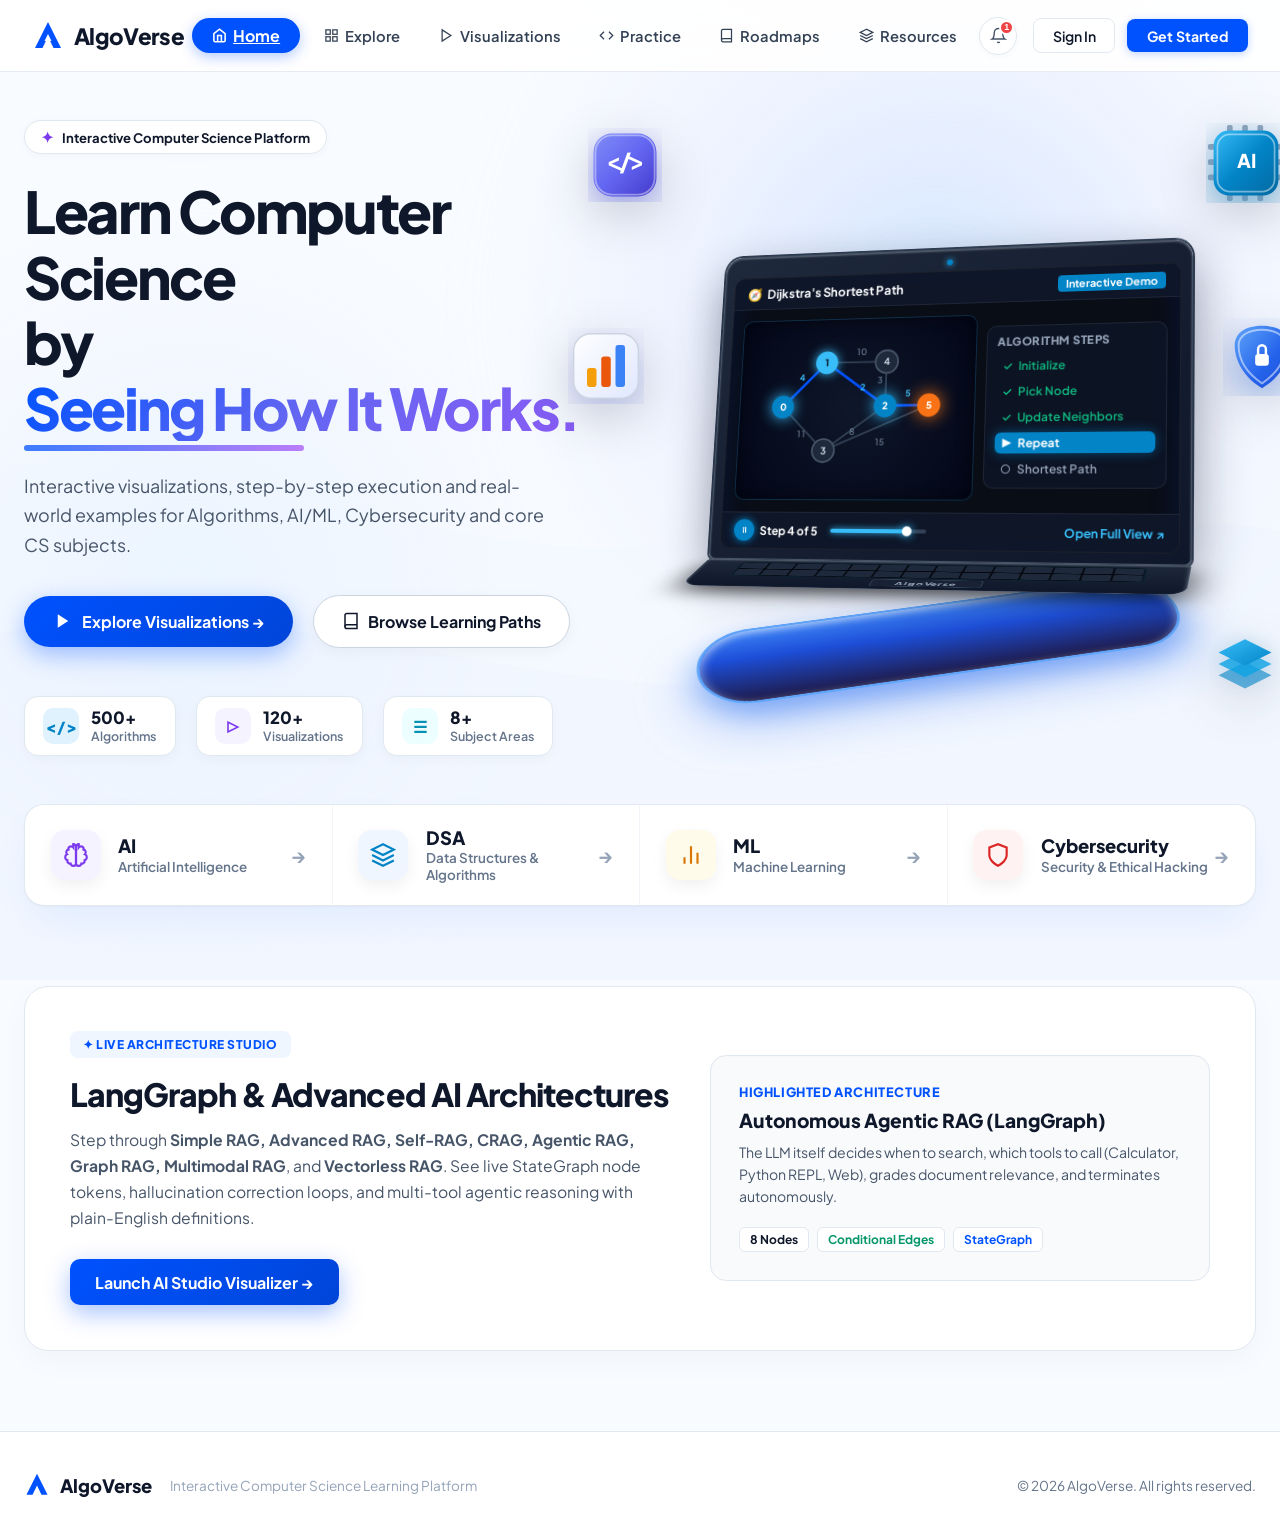
==== commit 17262cd6: "Redesign AlgoVerse homepage with 3D realistic laptop, floating tech icons, and horizontal subjects s" ====
--- a/frontend/index.html
+++ b/frontend/index.html
@@ -11,10 +11,26 @@
   <link rel="preconnect" href="https://fonts.googleapis.com">
   <link rel="preconnect" href="https://fonts.gstatic.com" crossorigin>
   <link href="https://fonts.googleapis.com/css2?family=Plus+Jakarta+Sans:wght@400;500;600;700;800&family=Inter:wght@400;500;600;700&family=JetBrains+Mono:wght@400;500;600&display=swap" rel="stylesheet">
+  <script src="/static/js/auth.js"></script>
   <style>
     /* Global Page Styling */
+    :root {
+      --primary-blue: #0052ff;
+      --primary-hover: #0045d8;
+      --electric-cyan: #06b6d4;
+      --vibrant-purple: #8b5cf6;
+      --text-dark: #0f172a;
+      --text-muted: #475569;
+      --bg-white: #ffffff;
+      --bg-soft-blue: #f0f6ff;
+    }
+
+    * {
+      box-sizing: border-box;
+    }
+
     body {
-      background-color: #ffffff !important;
+      background-color: #f8fbff !important;
       color: #0f172a !important;
       font-family: 'Plus Jakarta Sans', 'Inter', -apple-system, sans-serif;
       margin: 0;
@@ -23,793 +39,1332 @@
       position: relative;
     }
 
-    /* Ambient Soft Blue Radial Blob on Top Right */
-    .hero-ambient-blob {
+    /* Ambient Background Soft 3D Waves */
+    .hero-bg-waves {
       position: absolute;
-      top: -60px;
-      right: -80px;
-      width: 680px;
-      height: 680px;
-      background: radial-gradient(circle, rgba(219, 234, 254, 0.7) 0%, rgba(239, 246, 255, 0.45) 55%, transparent 75%);
-      border-radius: 50%;
+      top: 0;
+      left: 0;
+      right: 0;
+      height: 980px;
       pointer-events: none;
       z-index: 0;
-    }
-
-    /* Header Nav Pill Active (Matching Image 4) */
+      overflow: hidden;
+    }
+
+    .hero-bg-blob-1 {
+      position: absolute;
+      top: -120px;
+      right: -80px;
+      width: 850px;
+      height: 850px;
+      background: radial-gradient(circle, rgba(191, 219, 254, 0.65) 0%, rgba(224, 231, 255, 0.45) 40%, rgba(240, 246, 255, 0) 72%);
+      border-radius: 50%;
+      filter: blur(40px);
+    }
+
+    .hero-bg-blob-2 {
+      position: absolute;
+      top: 240px;
+      left: -160px;
+      width: 700px;
+      height: 700px;
+      background: radial-gradient(circle, rgba(224, 242, 254, 0.7) 0%, rgba(238, 242, 255, 0.4) 50%, transparent 70%);
+      border-radius: 50%;
+      filter: blur(50px);
+    }
+
+    .hero-bg-curve-svg {
+      position: absolute;
+      top: 0;
+      left: 0;
+      width: 100%;
+      height: 100%;
+      opacity: 0.55;
+    }
+
+    /* Header Nav Pill Active (Matching Reference 3D Design) */
+    .app-header {
+      background: rgba(255, 255, 255, 0.88);
+      backdrop-filter: blur(14px);
+      border-bottom: 1px solid rgba(226, 232, 240, 0.8);
+      position: sticky;
+      top: 0;
+      z-index: 100;
+      height: 72px;
+      display: flex;
+      align-items: center;
+      justify-content: space-between;
+      padding: 0 2rem;
+    }
+
+    .brand-logo-wrap {
+      text-decoration: none;
+      display: flex;
+      align-items: center;
+      gap: 10px;
+    }
+
     .nav-pill-active {
-      background: #eff6ff !important;
-      color: #0052ff !important;
+      background: #0052ff !important;
+      color: #ffffff !important;
       border-radius: 9999px !important;
-      padding: 0.4rem 1.15rem !important;
+      padding: 0.45rem 1.25rem !important;
       font-weight: 700 !important;
       display: inline-flex;
       align-items: center;
-    }
-
-    /* Hero Layout */
-    .hero-wrapper {
+      gap: 6px;
+      box-shadow: 0 4px 14px rgba(0, 82, 255, 0.3);
+      transition: all 0.2s ease;
+    }
+
+    .nav-pill-link {
+      color: #334155;
+      font-weight: 600;
+      text-decoration: none;
+      font-size: 0.92rem;
+      padding: 0.45rem 0.9rem;
+      border-radius: 8px;
+      display: inline-flex;
+      align-items: center;
+      gap: 6px;
+      transition: all 0.2s ease;
+    }
+
+    .nav-pill-link:hover {
+      color: #0052ff;
+      background: rgba(239, 246, 255, 0.7);
+    }
+
+    /* Hero Section Grid */
+    .hero-container {
+      max-width: 1340px;
+      margin: 0 auto;
+      padding: 3rem 1.5rem 1.5rem 1.5rem;
+      display: grid;
+      grid-template-columns: 1.05fr 1.15fr;
+      align-items: center;
+      gap: 2.5rem;
       position: relative;
-      z-index: 1;
-      padding: 3rem 0 1.5rem 0;
-      display: grid;
-      grid-template-columns: 1.15fr 1fr;
-      align-items: center;
-      gap: 3.5rem;
-    }
-
-    @media (max-width: 992px) {
-      .hero-wrapper {
+      z-index: 2;
+    }
+
+    @media (max-width: 1080px) {
+      .hero-container {
         grid-template-columns: 1fr;
-        gap: 2.5rem;
+        gap: 3.5rem;
       }
     }
 
-    /* Section Tag with Blue/Orange Pill Bar */
-    .section-pill-tag {
+    /* Section Pill Tag */
+    .hero-tag-pill {
       display: inline-flex;
       align-items: center;
       gap: 8px;
-      font-size: 0.76rem;
+      background: #ffffff;
+      border: 1px solid #e2e8f0;
+      border-radius: 9999px;
+      padding: 6px 16px;
+      font-size: 0.82rem;
+      font-weight: 700;
+      color: #0f172a;
+      box-shadow: 0 2px 8px rgba(0, 0, 0, 0.03);
+      margin-bottom: 1.5rem;
+    }
+
+    .hero-tag-pill .sparkle-icon {
+      color: #7c3aed;
+      font-size: 0.95rem;
+    }
+
+    /* Main Heading */
+    .hero-main-title {
+      font-size: 3.6rem;
+      line-height: 1.14;
       font-weight: 800;
-      letter-spacing: 0.8px;
-      text-transform: uppercase;
-      color: #0052ff;
-      margin-bottom: 1.1rem;
-    }
-
-    .section-pill-tag::before {
-      content: "";
+      letter-spacing: -0.04em;
+      color: #0f172a;
+      margin: 0 0 1.25rem 0;
+    }
+
+    .hero-gradient-text {
+      background: linear-gradient(135deg, #0052ff 0%, #6366f1 50%, #8b5cf6 100%);
+      -webkit-background-clip: text;
+      -webkit-text-fill-color: transparent;
       display: inline-block;
-      width: 3.5px;
-      height: 15px;
-      background: #0052ff;
-      border-radius: 2px;
-    }
-
-    /* Hero Heading */
-    .hero-main-title {
-      font-size: 3.2rem;
-      line-height: 1.18;
-      font-weight: 800;
-      letter-spacing: -0.035em;
-      color: #0f172a;
-      margin-bottom: 1.25rem;
-    }
-
-    .hero-main-title .blue-gradient-text {
-      color: #0052ff;
+      position: relative;
+    }
+
+    .hero-heading-accent-line {
+      display: block;
+      width: 280px;
+      height: 6px;
+      background: linear-gradient(90deg, #0052ff, #a855f7);
+      border-radius: 4px;
+      margin-top: 4px;
+      opacity: 0.75;
     }
 
     .hero-lead-text {
-      font-size: 1.08rem;
+      font-size: 1.12rem;
       color: #475569;
       line-height: 1.65;
-      margin-bottom: 2rem;
-      max-width: 540px;
-    }
-
-    /* Hero CTA Button Group */
-    .hero-actions-group {
-      display: flex;
-      align-items: center;
-      gap: 1rem;
+      margin: 0 0 2.2rem 0;
+      max-width: 520px;
+    }
+
+    /* CTA Buttons */
+    .hero-actions-row {
+      display: flex;
+      align-items: center;
+      gap: 1.25rem;
       flex-wrap: wrap;
-      margin-bottom: 2.75rem;
-    }
-
-    .btn-hero-primary {
-      background: #0052ff;
+      margin-bottom: 3rem;
+    }
+
+    .btn-hero-play {
+      background: linear-gradient(135deg, #0052ff 0%, #0045d8 100%);
       color: #ffffff !important;
-      padding: 0.85rem 1.65rem;
-      font-size: 0.96rem;
+      padding: 0.95rem 1.85rem;
+      font-size: 1rem;
       font-weight: 700;
-      border-radius: 10px;
+      border-radius: 9999px;
       display: inline-flex;
       align-items: center;
-      gap: 0.5rem;
-      box-shadow: 0 4px 14px rgba(0, 82, 255, 0.28);
-      transition: all 0.2s ease;
+      gap: 10px;
+      box-shadow: 0 8px 24px rgba(0, 82, 255, 0.35);
+      transition: all 0.25s cubic-bezier(0.4, 0, 0.2, 1);
       text-decoration: none;
     }
 
-    .btn-hero-primary:hover {
-      background: #0045d8;
-      transform: translateY(-1px);
-      box-shadow: 0 6px 18px rgba(0, 82, 255, 0.38);
-    }
-
-    .btn-hero-secondary {
+    .btn-hero-play:hover {
+      transform: translateY(-2px);
+      box-shadow: 0 12px 30px rgba(0, 82, 255, 0.45);
+      background: linear-gradient(135deg, #0045d8 0%, #0036ab 100%);
+    }
+
+    .btn-hero-paths {
       background: #ffffff;
       color: #0f172a !important;
       border: 1px solid #cbd5e1;
-      padding: 0.85rem 1.5rem;
-      font-size: 0.96rem;
-      font-weight: 600;
-      border-radius: 10px;
+      padding: 0.95rem 1.75rem;
+      font-size: 1rem;
+      font-weight: 700;
+      border-radius: 9999px;
       display: inline-flex;
       align-items: center;
-      gap: 0.5rem;
-      transition: all 0.2s ease;
+      gap: 8px;
+      box-shadow: 0 4px 14px rgba(0, 0, 0, 0.04);
+      transition: all 0.25s ease;
       text-decoration: none;
     }
 
-    .btn-hero-secondary:hover {
+    .btn-hero-paths:hover {
       background: #f8fafc;
       border-color: #94a3b8;
-    }
-
-    /* 4-Stat Strip Matching Image 4 */
-    .hero-stats-row {
-      display: flex;
-      align-items: center;
-      gap: 2.5rem;
+      transform: translateY(-2px);
+    }
+
+    /* 3 Statistics Cards */
+    .hero-stats-cards-row {
+      display: flex;
+      align-items: center;
+      gap: 1.25rem;
       flex-wrap: wrap;
     }
 
-    .stat-pill-item {
-      display: flex;
-      align-items: center;
-      gap: 0.65rem;
-    }
-
-    .stat-pill-icon {
-      font-size: 1.1rem;
-      color: #0052ff;
+    .stat-badge-card {
+      background: #ffffff;
+      border: 1px solid #e2e8f0;
+      border-radius: 14px;
+      padding: 0.7rem 1.15rem;
+      display: flex;
+      align-items: center;
+      gap: 12px;
+      box-shadow: 0 4px 12px rgba(0, 0, 0, 0.03);
+      transition: transform 0.2s ease;
+    }
+
+    .stat-badge-card:hover {
+      transform: translateY(-2px);
+      box-shadow: 0 6px 16px rgba(0, 82, 255, 0.08);
+    }
+
+    .stat-badge-icon {
+      width: 36px;
+      height: 36px;
+      border-radius: 10px;
+      display: flex;
+      align-items: center;
+      justify-content: center;
+      font-size: 1rem;
       font-weight: 800;
-    }
-
-    .stat-pill-label {
-      font-size: 0.92rem;
+      flex-shrink: 0;
+    }
+
+    .stat-badge-icon.code {
+      background: #e0f2fe;
+      color: #0284c7;
+    }
+
+    .stat-badge-icon.play {
+      background: #f5f3ff;
+      color: #7c3aed;
+    }
+
+    .stat-badge-icon.layers {
+      background: #ecfeff;
+      color: #0891b2;
+    }
+
+    .stat-badge-num {
+      font-size: 1.05rem;
       font-weight: 800;
       color: #0f172a;
-    }
-
-    .stat-pill-sub {
-      font-size: 0.92rem;
-      color: #475569;
-      font-weight: 500;
-    }
-
-    /* Right Mockup Window Matching Image 4 */
-    .laptop-window-card {
-      background: #ffffff;
-      border: 1px solid #e2e8f0;
-      border-radius: 18px;
-      box-shadow: 0 20px 45px -10px rgba(0, 82, 255, 0.08), 0 0 0 1px rgba(0, 0, 0, 0.03);
+      line-height: 1.2;
+    }
+
+    .stat-badge-lbl {
+      font-size: 0.78rem;
+      color: #64748b;
+      font-weight: 600;
+    }
+
+    /* =========================================================
+       RIGHT COLUMN: 3D REALISTIC LAPTOP & FLOATING OBJECTS
+       ========================================================= */
+    .scene-3d-wrapper {
+      position: relative;
+      width: 100%;
+      min-height: 560px;
+      display: flex;
+      align-items: center;
+      justify-content: center;
+      perspective: 1400px;
+    }
+
+    /* Glowing Pedestal / Platform */
+    .pedestal-base {
+      position: absolute;
+      bottom: 25px;
+      width: 490px;
+      height: 110px;
+      background: linear-gradient(180deg, #3b82f6 0%, #1d4ed8 40%, #1e1b4b 100%);
+      border-radius: 55px;
+      box-shadow: 
+        0 30px 60px rgba(37, 99, 235, 0.35),
+        0 15px 30px rgba(59, 130, 246, 0.4),
+        inset 0 4px 12px rgba(255, 255, 255, 0.6);
+      transform: rotateX(58deg) rotateZ(-12deg);
+      border: 3px solid #60a5fa;
+      animation: pedestal-glow 4s ease-in-out infinite alternate;
+    }
+
+    @keyframes pedestal-glow {
+      0% {
+        box-shadow: 0 30px 60px rgba(37, 99, 235, 0.35), 0 15px 30px rgba(59, 130, 246, 0.4), inset 0 4px 12px rgba(255, 255, 255, 0.6);
+      }
+      100% {
+        box-shadow: 0 40px 80px rgba(37, 99, 235, 0.5), 0 20px 45px rgba(6, 182, 212, 0.5), inset 0 4px 16px rgba(255, 255, 255, 0.9);
+      }
+    }
+
+    /* 3D Realistic Laptop Assembly */
+    .laptop-3d-assembly {
+      position: relative;
+      width: 490px;
+      transform-style: preserve-3d;
+      transform: rotateX(10deg) rotateY(-14deg) rotateZ(2deg);
+      animation: laptop-float 6s ease-in-out infinite;
+      z-index: 10;
+    }
+
+    @keyframes laptop-float {
+      0%, 100% {
+        transform: rotateX(10deg) rotateY(-14deg) rotateZ(2deg) translateY(0);
+      }
+      50% {
+        transform: rotateX(8deg) rotateY(-12deg) rotateZ(1deg) translateY(-14px);
+      }
+    }
+
+    /* Laptop Screen (Upper Chassis) */
+    .laptop-screen-chassis {
+      background: linear-gradient(145deg, #1e293b, #0f172a);
+      border-radius: 18px 18px 6px 6px;
+      padding: 10px;
+      box-shadow: 
+        0 20px 50px rgba(15, 23, 42, 0.45),
+        0 0 0 2px #334155,
+        inset 0 1px 2px rgba(255, 255, 255, 0.3);
+      position: relative;
+      border: 1px solid #475569;
+    }
+
+    /* Camera Notch */
+    .laptop-camera-dot {
+      width: 6px;
+      height: 6px;
+      background: #0284c7;
+      border-radius: 50%;
+      margin: 0 auto 6px auto;
+      box-shadow: 0 0 6px #38bdf8;
+    }
+
+    /* Glass Screen Inside Chassis */
+    .laptop-display-glass {
+      background: #090d16;
+      border-radius: 12px;
       overflow: hidden;
-      width: 100%;
-      max-width: 570px;
-    }
-
-    .laptop-window-top {
-      background: #ffffff;
-      border-bottom: 1px solid #f1f5f9;
-      padding: 0.75rem 1.25rem;
+      border: 1px solid rgba(255, 255, 255, 0.08);
+      box-shadow: inset 0 0 30px rgba(0, 82, 255, 0.15);
+    }
+
+    /* Screen Topbar */
+    .screen-header-bar {
+      background: rgba(15, 23, 42, 0.95);
+      padding: 8px 14px;
       display: flex;
       align-items: center;
       justify-content: space-between;
-    }
-
-    .dots-group {
+      border-bottom: 1px solid rgba(255, 255, 255, 0.07);
+    }
+
+    .screen-header-title {
+      font-size: 0.82rem;
+      font-weight: 700;
+      color: #f8fafc;
       display: flex;
       align-items: center;
       gap: 6px;
     }
 
-    .dot-circle {
+    .screen-header-title .compass-icon {
+      color: #38bdf8;
+    }
+
+    /* Screen Body Grid */
+    .screen-body-grid {
+      display: grid;
+      grid-template-columns: 1.4fr 1fr;
+      padding: 12px;
+      gap: 10px;
+      align-items: center;
+      min-height: 200px;
+    }
+
+    /* Graph Canvas Box */
+    .screen-graph-canvas {
+      background: radial-gradient(circle at center, #0f172a 0%, #020617 100%);
+      border-radius: 10px;
+      border: 1px solid rgba(56, 189, 248, 0.2);
+      padding: 6px;
+      display: flex;
+      align-items: center;
+      justify-content: center;
+      box-shadow: inset 0 0 16px rgba(0, 0, 0, 0.5);
+    }
+
+    /* Algorithm Steps Card */
+    .screen-steps-card {
+      background: rgba(15, 23, 42, 0.7);
+      border: 1px solid rgba(255, 255, 255, 0.08);
+      border-radius: 10px;
+      padding: 8px 10px;
+      display: flex;
+      flex-direction: column;
+      gap: 5px;
+    }
+
+    .screen-steps-heading {
+      font-size: 0.72rem;
+      font-weight: 800;
+      color: #94a3b8;
+      text-transform: uppercase;
+      letter-spacing: 0.5px;
+      margin-bottom: 2px;
+    }
+
+    .screen-step-pill {
+      display: flex;
+      align-items: center;
+      gap: 6px;
+      font-size: 0.74rem;
+      font-weight: 600;
+      color: #94a3b8;
+      padding: 3px 6px;
+      border-radius: 6px;
+      transition: all 0.2s ease;
+    }
+
+    .screen-step-pill.completed {
+      color: #10b981;
+    }
+
+    .screen-step-pill.active {
+      background: #0284c7;
+      color: #ffffff;
+      font-weight: 700;
+      box-shadow: 0 0 12px rgba(2, 132, 199, 0.5);
+    }
+
+    /* Screen Bottom Control Bar */
+    .screen-footer-ctrls {
+      background: rgba(15, 23, 42, 0.95);
+      padding: 7px 14px;
+      display: flex;
+      align-items: center;
+      justify-content: space-between;
+      border-top: 1px solid rgba(255, 255, 255, 0.07);
+      font-size: 0.75rem;
+      color: #cbd5e1;
+    }
+
+    .screen-play-btn {
+      width: 22px;
+      height: 22px;
+      border-radius: 50%;
+      background: #0284c7;
+      color: white;
+      border: none;
+      display: flex;
+      align-items: center;
+      justify-content: center;
+      font-size: 9px;
+      cursor: pointer;
+      box-shadow: 0 0 8px #0284c7;
+    }
+
+    /* Interactive Step Progress Slider */
+    .screen-slider-bar {
+      width: 100px;
+      height: 4px;
+      background: #334155;
+      border-radius: 2px;
+      position: relative;
+      margin: 0 8px;
+    }
+
+    .screen-slider-fill {
+      width: 60%;
+      height: 100%;
+      background: #38bdf8;
+      border-radius: 2px;
+      box-shadow: 0 0 6px #38bdf8;
+    }
+
+    .screen-slider-thumb {
       width: 10px;
       height: 10px;
       border-radius: 50%;
-    }
-
-    .window-title-center {
-      font-size: 0.88rem;
-      font-weight: 800;
-      color: #0f172a;
-    }
-
-    .window-badge-pill {
-      font-size: 0.72rem;
-      font-weight: 700;
-      background: #eff6ff;
-      color: #0052ff;
-      padding: 0.25rem 0.65rem;
-      border-radius: 6px;
-    }
-
-    .window-body-grid {
-      display: grid;
-      grid-template-columns: 1.4fr 1fr;
-      padding: 1.25rem;
-      gap: 1.25rem;
-      align-items: center;
-    }
-
-    @media (max-width: 600px) {
-      .window-body-grid {
-        grid-template-columns: 1fr;
-      }
-    }
-
-    .window-canvas-box {
-      background: #f8fafc;
-      border-radius: 12px;
-      border: 1px solid #f1f5f9;
-      padding: 0.5rem;
-      display: flex;
-      align-items: center;
-      justify-content: center;
-    }
-
-    /* Algorithm Steps List */
-    .steps-checklist {
-      display: flex;
-      flex-direction: column;
-      gap: 0.45rem;
-    }
-
-    .steps-checklist-title {
-      font-size: 0.78rem;
-      font-weight: 800;
-      color: #0f172a;
-      margin-bottom: 0.25rem;
-    }
-
-    .step-check-item {
-      display: flex;
-      align-items: center;
-      gap: 8px;
-      padding: 0.4rem 0.65rem;
-      border-radius: 8px;
-      font-size: 0.78rem;
-      font-weight: 600;
-      color: #64748b;
-    }
-
-    .step-check-item.active {
-      background: #eff6ff;
-      color: #0052ff;
-      font-weight: 700;
-    }
-
-    .step-num-badge {
-      width: 18px;
-      height: 18px;
-      border-radius: 50%;
-      background: #e2e8f0;
-      color: #64748b;
-      display: inline-flex;
-      align-items: center;
-      justify-content: center;
-      font-size: 10px;
-      font-weight: 700;
-    }
-
-    .step-check-item.active .step-num-badge {
-      background: #0052ff;
-      color: #ffffff;
-    }
-
-    .window-footer-bar {
       background: #ffffff;
-      border-top: 1px solid #f1f5f9;
-      padding: 0.75rem 1.25rem;
-      display: flex;
-      align-items: center;
-      justify-content: space-between;
-      font-size: 0.8rem;
-      color: #64748b;
-    }
-
-    .play-circle-btn {
-      width: 22px;
-      height: 22px;
-      border-radius: 50%;
-      background: #0052ff;
-      color: #ffffff;
-      display: inline-flex;
-      align-items: center;
-      justify-content: center;
-      font-size: 10px;
-      border: none;
-      cursor: pointer;
-    }
-
-    /* Slider Track with Thumb Matching Image 4 */
-    .slider-track-line {
-      width: 120px;
-      height: 4px;
-      background: #e2e8f0;
-      border-radius: 2px;
-      position: relative;
-      margin: 0 10px;
-    }
-
-    .slider-track-line .slider-fill {
-      width: 60%;
-      height: 100%;
-      background: #0052ff;
-      border-radius: 2px;
-    }
-
-    .slider-track-line .slider-thumb {
-      width: 10px;
-      height: 10px;
-      background: #0052ff;
-      border-radius: 50%;
+      box-shadow: 0 0 8px #38bdf8;
       position: absolute;
       top: -3px;
       left: 60%;
       transform: translateX(-50%);
     }
 
-    /* Explore by Subject Section (3x2 Grid) */
-    .subject-cards-3x2 {
+    /* Laptop Lower Keyboard Base */
+    .laptop-base-chassis {
+      background: linear-gradient(180deg, #1e293b 0%, #0f172a 100%);
+      height: 72px;
+      border-radius: 4px 4px 18px 18px;
+      transform: rotateX(64deg);
+      transform-origin: top;
+      position: relative;
+      border: 1px solid #475569;
+      box-shadow: 
+        0 15px 35px rgba(0, 0, 0, 0.6),
+        inset 0 2px 4px rgba(255, 255, 255, 0.3);
+      padding: 6px 16px;
+      display: flex;
+      flex-direction: column;
+      align-items: center;
+      justify-content: space-between;
+    }
+
+    /* Keyboard Grid Mockup */
+    .laptop-keyboard-grid {
+      width: 90%;
+      height: 38px;
+      background: #090d16;
+      border-radius: 6px;
       display: grid;
-      grid-template-columns: repeat(3, 1fr);
-      gap: 1.25rem;
-    }
-
-    @media (max-width: 992px) {
-      .subject-cards-3x2 {
+      grid-template-columns: repeat(14, 1fr);
+      gap: 2px;
+      padding: 3px;
+      box-shadow: inset 0 0 6px rgba(56, 189, 248, 0.3);
+    }
+
+    .kb-key {
+      background: #1e293b;
+      border-radius: 2px;
+      box-shadow: 0 1px 2px rgba(0,0,0,0.5);
+    }
+
+    /* Trackpad with Engraved AlgoVerse Logo */
+    .laptop-trackpad {
+      width: 110px;
+      height: 18px;
+      background: #182234;
+      border-radius: 4px;
+      border: 1px solid #334155;
+      display: flex;
+      align-items: center;
+      justify-content: center;
+      font-size: 0.65rem;
+      font-weight: 800;
+      color: #94a3b8;
+      letter-spacing: 0.8px;
+    }
+
+    /* =========================================================
+       FLOATING 3D OBJECTS AROUND LAPTOP (Matching Reference Image)
+       ========================================================= */
+    .floating-3d-obj {
+      position: absolute;
+      filter: drop-shadow(0 15px 25px rgba(15, 23, 42, 0.22));
+      transition: transform 0.3s ease;
+      cursor: pointer;
+    }
+
+    .floating-3d-obj:hover {
+      transform: scale(1.1) translateY(-6px) !important;
+    }
+
+    /* 1. Code Cube </> (Top Left) */
+    .obj-code-cube {
+      top: -30px;
+      left: -45px;
+      width: 74px;
+      height: 74px;
+      animation: float-obj-1 5s ease-in-out infinite;
+      z-index: 15;
+    }
+
+    /* 2. AI Chip (Top Right) */
+    .obj-ai-chip {
+      top: -35px;
+      right: -30px;
+      width: 80px;
+      height: 80px;
+      animation: float-obj-2 5.5s ease-in-out infinite 0.5s;
+      z-index: 15;
+    }
+
+    /* 3. ML Chart Cube (Middle Left) */
+    .obj-ml-chart {
+      top: 170px;
+      left: -65px;
+      width: 76px;
+      height: 76px;
+      animation: float-obj-3 6s ease-in-out infinite 1s;
+      z-index: 15;
+    }
+
+    /* 4. Cybersecurity Shield (Middle Right) */
+    .obj-shield {
+      top: 160px;
+      right: -45px;
+      width: 78px;
+      height: 78px;
+      animation: float-obj-4 5.2s ease-in-out infinite 1.5s;
+      z-index: 15;
+    }
+
+    /* 5. Data Structure Stack (Bottom Right) */
+    .obj-ds-stack {
+      bottom: 20px;
+      right: -25px;
+      width: 72px;
+      height: 72px;
+      animation: float-obj-5 5.8s ease-in-out infinite 2s;
+      z-index: 15;
+    }
+
+    @keyframes float-obj-1 {
+      0%, 100% { transform: translateY(0) rotate(2deg); }
+      50% { transform: translateY(-16px) rotate(-4deg); }
+    }
+    @keyframes float-obj-2 {
+      0%, 100% { transform: translateY(0) rotate(-3deg); }
+      50% { transform: translateY(-14px) rotate(4deg); }
+    }
+    @keyframes float-obj-3 {
+      0%, 100% { transform: translateY(0) rotate(4deg); }
+      50% { transform: translateY(-18px) rotate(-2deg); }
+    }
+    @keyframes float-obj-4 {
+      0%, 100% { transform: translateY(0) rotate(-2deg); }
+      50% { transform: translateY(-15px) rotate(3deg); }
+    }
+    @keyframes float-obj-5 {
+      0%, 100% { transform: translateY(0) rotate(3deg); }
+      50% { transform: translateY(-12px) rotate(-3deg); }
+    }
+
+    /* =========================================================
+       BOTTOM SECTION: PREMIUM 4-SUBJECT HORIZONTAL PANEL
+       ========================================================= */
+    .subjects-horizontal-strip-wrapper {
+      max-width: 1340px;
+      margin: 1.5rem auto 5rem auto;
+      padding: 0 1.5rem;
+      position: relative;
+      z-index: 5;
+    }
+
+    .subjects-glass-bar {
+      background: #ffffff;
+      border: 1px solid rgba(226, 232, 240, 0.95);
+      border-radius: 20px;
+      box-shadow: 
+        0 20px 45px -10px rgba(0, 82, 255, 0.08),
+        0 1px 3px rgba(0, 0, 0, 0.04);
+      display: grid;
+      grid-template-columns: repeat(4, 1fr);
+      overflow: hidden;
+    }
+
+    @media (max-width: 1024px) {
+      .subjects-glass-bar {
         grid-template-columns: repeat(2, 1fr);
       }
     }
 
     @media (max-width: 640px) {
-      .subject-cards-3x2 {
+      .subjects-glass-bar {
         grid-template-columns: 1fr;
       }
     }
 
-    .subject-pill-card {
-      background: #ffffff;
-      border: 1px solid #e2e8f0;
-      border-radius: 14px;
-      padding: 1.25rem 1.35rem;
+    .subject-bar-item {
+      padding: 1.35rem 1.6rem;
       display: flex;
       align-items: center;
       justify-content: space-between;
       text-decoration: none;
-      box-shadow: 0 2px 8px rgba(0, 0, 0, 0.02);
-      transition: all 0.2s ease;
-    }
-
-    .subject-pill-card:hover {
-      border-color: #93c5fd;
+      transition: all 0.25s cubic-bezier(0.4, 0, 0.2, 1);
+      position: relative;
+      border-right: 1px solid #f1f5f9;
+    }
+
+    .subject-bar-item:last-child {
+      border-right: none;
+    }
+
+    .subject-bar-item:hover {
+      background: linear-gradient(180deg, #f8fafc 0%, #eff6ff 100%);
       transform: translateY(-2px);
-      box-shadow: 0 8px 24px rgba(0, 82, 255, 0.08);
-    }
-
-    .subject-pill-left {
-      display: flex;
-      align-items: center;
-      gap: 1rem;
-    }
-
-    .subject-icon-box {
-      width: 44px;
-      height: 44px;
-      border-radius: 10px;
-      background: #eff6ff;
-      color: #0052ff;
+    }
+
+    .subject-bar-item-left {
+      display: flex;
+      align-items: center;
+      gap: 1.1rem;
+    }
+
+    .subject-bar-icon-box {
+      width: 50px;
+      height: 50px;
+      border-radius: 14px;
       display: flex;
       align-items: center;
       justify-content: center;
-      font-size: 1.25rem;
       flex-shrink: 0;
-    }
-
-    .subject-pill-title {
-      font-size: 0.94rem;
+      box-shadow: 0 6px 16px rgba(0, 0, 0, 0.06);
+      transition: transform 0.25s ease;
+    }
+
+    .subject-bar-item:hover .subject-bar-icon-box {
+      transform: scale(1.08) rotate(2deg);
+    }
+
+    .subject-bar-code {
+      font-size: 1.15rem;
       font-weight: 800;
       color: #0f172a;
-      margin-bottom: 0.2rem;
-    }
-
-    .subject-pill-desc {
-      font-size: 0.78rem;
+      line-height: 1.2;
+    }
+
+    .subject-bar-name {
+      font-size: 0.84rem;
       color: #64748b;
-      line-height: 1.45;
-      max-width: 250px;
-    }
-
-    .subject-pill-arrow {
-      color: #0f172a;
-      font-size: 1.1rem;
+      font-weight: 600;
+    }
+
+    .subject-bar-arrow {
+      color: #94a3b8;
+      font-size: 1.2rem;
       font-weight: 700;
-      transition: transform 0.2s ease;
-    }
-
-    .subject-pill-card:hover .subject-pill-arrow {
-      transform: translateX(3px);
+      transition: all 0.2s ease;
+    }
+
+    .subject-bar-item:hover .subject-bar-arrow {
       color: #0052ff;
+      transform: translateX(4px);
     }
   </style>
 </head>
-<body style="background-color: #ffffff !important; color: #0f172a !important;">
-  <!-- Ambient Soft Blue Gradient Behind Hero Mockup -->
-  <div class="hero-ambient-blob"></div>
-
-  <!-- Header Matching Image 4 -->
-  <header class="app-header" style="background:#ffffff; border-bottom:1px solid #e2e8f0; position:sticky; top:0; z-index:100; height:72px;">
-    <a href="/static/index.html" class="brand-logo" style="text-decoration:none; display:flex; align-items:center; gap:8px;">
-      <div style="width:28px; height:28px;">
-        <!-- Clean Modern Monogram "A" -->
-        <svg viewBox="0 0 32 32" fill="none">
-          <path d="M16 2L3 28H10.5L16 16.5L21.5 28H29L16 2Z" fill="#0052ff" />
-          <path d="M12.5 21H19.5L16 14L12.5 21Z" fill="#ffffff" />
-        </svg>
-      </div>
-      <span style="font-size:1.35rem; font-weight:800; color:#0f172a; letter-spacing:-0.03em;">AlgoVerse</span>
+<body>
+
+  <!-- Ambient Soft Blue Gradient Waves in Background -->
+  <div class="hero-bg-waves">
+    <div class="hero-bg-blob-1"></div>
+    <div class="hero-bg-blob-2"></div>
+    <svg class="hero-bg-curve-svg" viewBox="0 0 1440 900" fill="none" preserveAspectRatio="none">
+      <path d="M-100 450 C 300 320, 600 680, 1100 380 C 1300 250, 1500 400, 1600 350 L 1600 900 L -100 900 Z" fill="rgba(240, 246, 255, 0.7)"/>
+      <path d="M-100 600 C 400 480, 800 780, 1200 520 C 1400 420, 1550 550, 1600 500 L 1600 900 L -100 900 Z" fill="rgba(230, 242, 255, 0.45)"/>
+    </svg>
+  </div>
+
+  <!-- Header Matching Reference Design -->
+  <header class="app-header">
+    <a href="/static/index.html" class="brand-logo-wrap">
+      <svg width="32" height="32" viewBox="0 0 32 32" fill="none">
+        <path d="M16 2L3 28H10.5L16 16.5L21.5 28H29L16 2Z" fill="#0052ff" />
+        <path d="M12.5 21H19.5L16 14L12.5 21Z" fill="#ffffff" />
+      </svg>
+      <span style="font-size:1.4rem; font-weight:800; color:#0f172a; letter-spacing:-0.03em;">AlgoVerse</span>
     </a>
 
-    <!-- Center Navigation Links (Matching Image 4) -->
+    <!-- Center Navigation Links (Matching Reference UI) -->
     <nav>
-      <ul class="nav-links" style="display:flex; align-items:center; gap:1.75rem; list-style:none; margin:0; padding:0;">
-        <li><a href="/static/index.html" class="nav-pill-active">Home</a></li>
-        <li><a href="/static/algorithms.html" style="color:#334155; font-weight:600; text-decoration:none; font-size:0.92rem;">Explore</a></li>
-        <li><a href="/static/algorithms.html" style="color:#334155; font-weight:600; text-decoration:none; font-size:0.92rem;">Visualizations</a></li>
-        <li><a href="/static/practice.html" style="color:#334155; font-weight:600; text-decoration:none; font-size:0.92rem;">Practice</a></li>
-        <li><a href="/static/quiz.html" style="color:#334155; font-weight:600; text-decoration:none; font-size:0.92rem;">Roadmaps</a></li>
-        <li><a href="/static/dashboard.html" style="color:#334155; font-weight:600; text-decoration:none; font-size:0.92rem;">Resources</a></li>
+      <ul style="display:flex; align-items:center; gap:0.6rem; list-style:none; margin:0; padding:0;">
+        <li><a href="/static/index.html" class="nav-pill-active"><svg width="15" height="15" viewBox="0 0 24 24" fill="none" stroke="currentColor" stroke-width="2.5"><path d="M3 9l9-7 9 7v11a2 2 0 0 1-2 2H5a2 2 0 0 1-2-2z"></path><polyline points="9 22 9 12 15 12 15 22"></polyline></svg> Home</a></li>
+        <li><a href="/static/algorithms.html" class="nav-pill-link"><svg width="15" height="15" viewBox="0 0 24 24" fill="none" stroke="currentColor" stroke-width="2"><rect x="3" y="3" width="7" height="7"></rect><rect x="14" y="3" width="7" height="7"></rect><rect x="14" y="14" width="7" height="7"></rect><rect x="3" y="14" width="7" height="7"></rect></svg> Explore</a></li>
+        <li><a href="/static/algorithms.html" class="nav-pill-link"><svg width="15" height="15" viewBox="0 0 24 24" fill="none" stroke="currentColor" stroke-width="2"><polygon points="5 3 19 12 5 21 5 3"></polygon></svg> Visualizations</a></li>
+        <li><a href="/static/practice.html" class="nav-pill-link"><svg width="15" height="15" viewBox="0 0 24 24" fill="none" stroke="currentColor" stroke-width="2"><polyline points="16 18 22 12 16 6"></polyline><polyline points="8 6 2 12 8 18"></polyline></svg> Practice</a></li>
+        <li><a href="/static/quiz.html" class="nav-pill-link"><svg width="15" height="15" viewBox="0 0 24 24" fill="none" stroke="currentColor" stroke-width="2"><path d="M4 19.5A2.5 2.5 0 0 1 6.5 17H20"></path><path d="M6.5 2H20v20H6.5A2.5 2.5 0 0 1 4 19.5v-15A2.5 2.5 0 0 1 6.5 2z"></path></svg> Roadmaps</a></li>
+        <li><a href="/static/dashboard.html" class="nav-pill-link"><svg width="15" height="15" viewBox="0 0 24 24" fill="none" stroke="currentColor" stroke-width="2"><polygon points="12 2 2 7 12 12 22 7 12 2"></polygon><polyline points="2 17 12 22 22 17"></polyline><polyline points="2 12 12 17 22 12"></polyline></svg> Resources</a></li>
       </ul>
     </nav>
 
-    <!-- Header Actions (Matching Image 4) -->
-    <div style="display:flex; align-items:center; gap:0.85rem;">
-      <button style="background:transparent; border:none; color:#334155; cursor:pointer; padding:6px; display:flex; align-items:center;" title="Search">
-        <svg width="19" height="19" fill="none" stroke="currentColor" stroke-width="2" viewBox="0 0 24 24">
-          <circle cx="11" cy="11" r="8"/><line x1="21" y1="21" x2="16.65" y2="16.65"/>
+    <!-- Header Actions with Notification & Profile Sync -->
+    <div style="display:flex; align-items:center; gap:1rem;">
+      <!-- Bell Notification with Red Badge (Matching Reference) -->
+      <button style="position:relative; background:#ffffff; border:1px solid #e2e8f0; border-radius:50%; width:38px; height:38px; display:flex; align-items:center; justify-content:center; color:#475569; cursor:pointer; box-shadow:0 2px 6px rgba(0,0,0,0.03);" title="Notifications">
+        <svg width="17" height="17" viewBox="0 0 24 24" fill="none" stroke="currentColor" stroke-width="2">
+          <path d="M18 8A6 6 0 0 0 6 8c0 7-3 9-3 9h18s-3-2-3-9"></path>
+          <path d="M13.73 21a2 2 0 0 1-3.46 0"></path>
         </svg>
+        <span style="position:absolute; top:2px; right:2px; width:15px; height:15px; background:#ef4444; color:white; border-radius:50%; font-size:9px; font-weight:800; display:flex; align-items:center; justify-content:center; border:2px solid #ffffff;">1</span>
       </button>
-      <a href="/static/dashboard.html" style="text-decoration:none; background:#ffffff; color:#0f172a; border:1px solid #e2e8f0; padding:0.45rem 1.15rem; font-size:0.88rem; font-weight:600; border-radius:8px;">Sign In</a>
-      <a href="/static/algorithms.html" style="text-decoration:none; background:#0052ff; color:#ffffff; padding:0.45rem 1.25rem; font-size:0.88rem; font-weight:700; border-radius:8px; box-shadow:0 2px 8px rgba(0,82,255,0.25);">Get Started</a>
+
+      <!-- User Profile / Auth Action (Synced by AlgoAuth) -->
+      <div class="auth-nav-action" style="display:flex; align-items:center; gap:0.75rem;">
+        <a href="/static/signin.html" style="text-decoration:none; background:#ffffff; color:#0f172a; border:1px solid #e2e8f0; padding:0.45rem 1.15rem; font-size:0.88rem; font-weight:600; border-radius:8px;">Sign In</a>
+        <a href="/static/signin.html?mode=signup" style="text-decoration:none; background:#0052ff; color:#ffffff; padding:0.45rem 1.25rem; font-size:0.88rem; font-weight:700; border-radius:8px; box-shadow:0 2px 8px rgba(0,82,255,0.25);">Get Started</a>
+      </div>
     </div>
   </header>
 
-  <main style="max-width:1260px; margin:0 auto; padding:0 1.5rem; position:relative; z-index:1;">
-    <!-- Hero Section (Pixel-Perfect to Image 4) -->
-    <section class="hero-wrapper">
+  <main>
+    <!-- HERO SECTION -->
+    <section class="hero-container">
       <!-- Left Column: Content -->
       <div>
-        <div class="section-pill-tag">
-          INTERACTIVE COMPUTER SCIENCE PLATFORM
+        <div class="hero-tag-pill">
+          <span class="sparkle-icon">✦</span>
+          <span>Interactive Computer Science Platform</span>
         </div>
+
         <h1 class="hero-main-title">
-          Learn Computer Science by<br>
-          <span class="blue-gradient-text">Seeing How It Works.</span>
+          Learn Computer Science<br>
+          by<br>
+          <span class="hero-gradient-text">Seeing How It Works.</span>
+          <span class="hero-heading-accent-line"></span>
         </h1>
+
         <p class="hero-lead-text">
           Interactive visualizations, step-by-step execution and real-world examples for Algorithms, AI/ML, Cybersecurity and core CS subjects.
         </p>
-        
-        <div class="hero-actions-group">
-          <a href="/static/algorithms.html" class="btn-hero-primary">
-            Explore Visualizations →
+
+        <!-- CTA Buttons -->
+        <div class="hero-actions-row">
+          <a href="/static/algorithms.html" class="btn-hero-play">
+            <svg width="18" height="18" viewBox="0 0 24 24" fill="currentColor">
+              <polygon points="5 3 19 12 5 21 5 3"></polygon>
+            </svg>
+            <span>Explore Visualizations &rarr;</span>
           </a>
-          <a href="/static/rag_visualizer.html" class="btn-hero-secondary">
-            <svg width="18" height="18" fill="none" stroke="currentColor" stroke-width="2" viewBox="0 0 24 24" style="margin-right:2px;">
-              <path d="M4 19.5A2.5 2.5 0 0 1 6.5 17H20"/><path d="M6.5 2H20v20H6.5A2.5 2.5 0 0 1 4 19.5v-15A2.5 2.5 0 0 1 6.5 2z"/>
+
+          <a href="/static/rag_visualizer.html" class="btn-hero-paths">
+            <svg width="18" height="18" viewBox="0 0 24 24" fill="none" stroke="currentColor" stroke-width="2">
+              <path d="M4 19.5A2.5 2.5 0 0 1 6.5 17H20"></path>
+              <path d="M6.5 2H20v20H6.5A2.5 2.5 0 0 1 4 19.5v-15A2.5 2.5 0 0 1 6.5 2z"></path>
             </svg>
-            Browse Learning Paths
+            <span>Browse Learning Paths</span>
           </a>
         </div>
 
-        <!-- 4-Stat Strip Matching Image 4 Exactly -->
-        <div class="hero-stats-row">
-          <div class="stat-pill-item">
-            <span class="stat-pill-icon">&lt;&gt;</span>
-            <span class="stat-pill-label">500+ <span class="stat-pill-sub">Algorithms</span></span>
+        <!-- 3 Platform Statistics Badges (Matching Reference) -->
+        <div class="hero-stats-cards-row">
+          <div class="stat-badge-card">
+            <div class="stat-badge-icon code">&lt;/&gt;</div>
+            <div>
+              <div class="stat-badge-num">500+</div>
+              <div class="stat-badge-lbl">Algorithms</div>
+            </div>
           </div>
-          <div class="stat-pill-item">
-            <span class="stat-pill-icon">▷</span>
-            <span class="stat-pill-label">120+ <span class="stat-pill-sub">Visualizations</span></span>
+
+          <div class="stat-badge-card">
+            <div class="stat-badge-icon play">▷</div>
+            <div>
+              <div class="stat-badge-num">120+</div>
+              <div class="stat-badge-lbl">Visualizations</div>
+            </div>
           </div>
-          <div class="stat-pill-item">
-            <span class="stat-pill-icon">≡</span>
-            <span class="stat-pill-label">8+ <span class="stat-pill-sub">Subject Areas</span></span>
-          </div>
-          <div class="stat-pill-item">
-            <span class="stat-pill-icon">👤</span>
-            <span class="stat-pill-label">10K+ <span class="stat-pill-sub">Active Learners</span></span>
+
+          <div class="stat-badge-card">
+            <div class="stat-badge-icon layers">☰</div>
+            <div>
+              <div class="stat-badge-num">8+</div>
+              <div class="stat-badge-lbl">Subject Areas</div>
+            </div>
           </div>
         </div>
       </div>
 
-      <!-- Right Column: Window Mockup with Live Dijkstra Simulation (Matching Image 4) -->
-      <div>
-        <div class="laptop-window-card">
-          <!-- Window Header with 3 dots & Title -->
-          <div class="laptop-window-top">
-            <div class="dots-group">
-              <span class="dot-circle" style="background:#ff5f56;"></span>
-              <span class="dot-circle" style="background:#ffbd2e;"></span>
-              <span class="dot-circle" style="background:#27c93f;"></span>
-            </div>
-            <span class="window-title-center">Dijkstra's Shortest Path</span>
-            <span class="window-badge-pill">Interactive Demo</span>
-          </div>
-
-          <!-- Window Body: Graph + Algorithm Steps -->
-          <div class="window-body-grid">
-            <!-- Dijkstra SVG Graph Matching Image 4 -->
-            <div class="window-canvas-box">
-              <svg width="250" height="190" viewBox="0 0 250 190">
-                <!-- Inactive Gray Edges -->
-                <line x1="38" y1="95" x2="95" y2="148" stroke="#cbd5e1" stroke-width="2" />
-                <line x1="95" y1="42" x2="165" y2="42" stroke="#cbd5e1" stroke-width="2" />
-                <line x1="95" y1="148" x2="165" y2="95" stroke="#cbd5e1" stroke-width="2" />
-                <line x1="165" y1="95" x2="165" y2="42" stroke="#cbd5e1" stroke-width="2" />
-                <line x1="95" y1="148" x2="218" y2="95" stroke="#cbd5e1" stroke-width="2" />
-
-                <!-- Active Highlighted Blue Edges (Matching Image 4) -->
-                <line x1="38" y1="95" x2="95" y2="42" stroke="#0052ff" stroke-width="3" />
-                <line x1="95" y1="42" x2="165" y2="95" stroke="#0052ff" stroke-width="3" />
-                <line x1="165" y1="95" x2="218" y2="95" stroke="#0052ff" stroke-width="3" />
-
-                <!-- Edge Weight Numbers (Matching Image 4) -->
-                <text x="60" y="62" font-size="10" fill="#64748b" font-weight="600">4</text>
-                <text x="62" y="132" font-size="10" fill="#64748b" font-weight="600">11</text>
-                <text x="130" y="34" font-size="10" fill="#64748b" font-weight="600">10</text>
-                <text x="135" y="74" font-size="10" fill="#0052ff" font-weight="800">2</text>
-                <text x="190" y="85" font-size="10" fill="#0052ff" font-weight="800">5</text>
-                <text x="125" y="125" font-size="10" fill="#64748b" font-weight="600">8</text>
-                <text x="155" y="65" font-size="10" fill="#64748b" font-weight="600">3</text>
-                <text x="155" y="145" font-size="10" fill="#64748b" font-weight="600">15</text>
-
-                <!-- Nodes Matching Image 4 -->
-                <!-- Node 0: Solid Royal Blue -->
-                <circle cx="38" cy="95" r="14" fill="#0052ff" />
-                <text x="38" y="99" font-size="11" font-weight="800" fill="#ffffff" text-anchor="middle">0</text>
-
-                <!-- Node 1: White with Blue Border -->
-                <circle cx="95" cy="42" r="14" fill="#ffffff" stroke="#0052ff" stroke-width="2.5" />
-                <text x="95" y="46" font-size="11" font-weight="800" fill="#0f172a" text-anchor="middle">1</text>
-
-                <!-- Node 3: White with Gray Border -->
-                <circle cx="95" cy="148" r="14" fill="#ffffff" stroke="#cbd5e1" stroke-width="2" />
-                <text x="95" y="152" font-size="11" font-weight="700" fill="#64748b" text-anchor="middle">3</text>
-
-                <!-- Node 4: White with Gray Border -->
-                <circle cx="165" cy="42" r="14" fill="#ffffff" stroke="#cbd5e1" stroke-width="2" />
-                <text x="165" y="46" font-size="11" font-weight="700" fill="#64748b" text-anchor="middle">4</text>
-
-                <!-- Node 2: Solid Royal Blue -->
-                <circle cx="165" cy="95" r="14" fill="#0052ff" />
-                <text x="165" y="99" font-size="11" font-weight="800" fill="#ffffff" text-anchor="middle">2</text>
-
-                <!-- Node 5: Solid Orange #ff5722 (Target Node) -->
-                <circle cx="218" cy="95" r="14" fill="#ff5722" />
-                <text x="218" y="99" font-size="11" font-weight="800" fill="#ffffff" text-anchor="middle">5</text>
-              </svg>
-            </div>
-
-            <!-- Algorithm Steps Checklist (Matching Image 4) -->
-            <div class="steps-checklist">
-              <div class="steps-checklist-title">Algorithm Steps</div>
-              <div class="step-check-item active">
-                <span class="step-num-badge">1</span>
-                Initialize
+      <!-- Right Column: 3D Scene with Laptop & Floating Objects -->
+      <div class="scene-3d-wrapper">
+        <!-- Glowing Ambient Pedestal Platform -->
+        <div class="pedestal-base"></div>
+
+        <!-- FLOATING 3D OBJECT 1: Code Cube </> (Top Left) -->
+        <div class="floating-3d-obj obj-code-cube" title="Algorithms & Code">
+          <svg viewBox="0 0 80 80" width="100%" height="100%">
+            <defs>
+              <linearGradient id="cubeGrad" x1="0%" y1="0%" x2="100%" y2="100%">
+                <stop offset="0%" stop-color="#818cf8"/>
+                <stop offset="50%" stop-color="#6366f1"/>
+                <stop offset="100%" stop-color="#4338ca"/>
+              </linearGradient>
+            </defs>
+            <rect x="6" y="6" width="68" height="68" rx="20" fill="url(#cubeGrad)" filter="drop-shadow(0 12px 18px rgba(99,102,241,0.45))"/>
+            <rect x="8" y="8" width="64" height="64" rx="18" fill="none" stroke="rgba(255,255,255,0.4)" stroke-width="2"/>
+            <text x="40" y="47" font-size="24" font-weight="900" fill="#ffffff" text-anchor="middle" font-family="'JetBrains Mono', monospace">&lt;/&gt;</text>
+          </svg>
+        </div>
+
+        <!-- FLOATING 3D OBJECT 2: AI Chip (Top Right) -->
+        <div class="floating-3d-obj obj-ai-chip" title="Artificial Intelligence">
+          <svg viewBox="0 0 84 84" width="100%" height="100%">
+            <defs>
+              <linearGradient id="chipGrad" x1="0%" y1="0%" x2="100%" y2="100%">
+                <stop offset="0%" stop-color="#38bdf8"/>
+                <stop offset="50%" stop-color="#0284c7"/>
+                <stop offset="100%" stop-color="#0369a1"/>
+              </linearGradient>
+            </defs>
+            <!-- Chip Pins Top/Bottom/Left/Right -->
+            <rect x="22" y="2" width="6" height="8" rx="2" fill="#94a3b8"/>
+            <rect x="38" y="2" width="6" height="8" rx="2" fill="#94a3b8"/>
+            <rect x="54" y="2" width="6" height="8" rx="2" fill="#94a3b8"/>
+            <rect x="22" y="74" width="6" height="8" rx="2" fill="#94a3b8"/>
+            <rect x="38" y="74" width="6" height="8" rx="2" fill="#94a3b8"/>
+            <rect x="54" y="74" width="6" height="8" rx="2" fill="#94a3b8"/>
+            <rect x="2" y="22" width="8" height="6" rx="2" fill="#94a3b8"/>
+            <rect x="2" y="38" width="8" height="6" rx="2" fill="#94a3b8"/>
+            <rect x="2" y="54" width="8" height="6" rx="2" fill="#94a3b8"/>
+            <rect x="74" y="22" width="8" height="6" rx="2" fill="#94a3b8"/>
+            <rect x="74" y="38" width="8" height="6" rx="2" fill="#94a3b8"/>
+            <rect x="74" y="54" width="8" height="6" rx="2" fill="#94a3b8"/>
+            <!-- Chip Body -->
+            <rect x="8" y="8" width="68" height="68" rx="16" fill="url(#chipGrad)" filter="drop-shadow(0 12px 20px rgba(2,132,199,0.45))"/>
+            <rect x="12" y="12" width="60" height="60" rx="13" fill="none" stroke="rgba(255,255,255,0.45)" stroke-width="1.8"/>
+            <!-- Core Text -->
+            <text x="42" y="47" font-size="20" font-weight="900" fill="#ffffff" text-anchor="middle" font-family="'Plus Jakarta Sans', sans-serif">AI</text>
+          </svg>
+        </div>
+
+        <!-- FLOATING 3D OBJECT 3: ML Bar Chart Cube (Middle Left) -->
+        <div class="floating-3d-obj obj-ml-chart" title="Machine Learning">
+          <svg viewBox="0 0 80 80" width="100%" height="100%">
+            <defs>
+              <linearGradient id="chartBg" x1="0%" y1="0%" x2="100%" y2="100%">
+                <stop offset="0%" stop-color="#ffffff"/>
+                <stop offset="100%" stop-color="#e0e7ff"/>
+              </linearGradient>
+            </defs>
+            <rect x="6" y="6" width="68" height="68" rx="18" fill="url(#chartBg)" filter="drop-shadow(0 14px 22px rgba(99,102,241,0.25))"/>
+            <rect x="6" y="6" width="68" height="68" rx="18" fill="none" stroke="#cbd5e1" stroke-width="1.5"/>
+            <!-- 3D Bar 1 (Yellow) -->
+            <rect x="20" y="42" width="10" height="20" rx="3" fill="#f59e0b"/>
+            <!-- 3D Bar 2 (Orange) -->
+            <rect x="35" y="30" width="10" height="32" rx="3" fill="#ea580c"/>
+            <!-- 3D Bar 3 (Blue) -->
+            <rect x="50" y="18" width="10" height="44" rx="3" fill="#3b82f6"/>
+          </svg>
+        </div>
+
+        <!-- FLOATING 3D OBJECT 4: Cybersecurity Shield (Middle Right) -->
+        <div class="floating-3d-obj obj-shield" title="Cybersecurity & Encryption">
+          <svg viewBox="0 0 80 80" width="100%" height="100%">
+            <defs>
+              <linearGradient id="shieldGrad" x1="0%" y1="0%" x2="100%" y2="100%">
+                <stop offset="0%" stop-color="#60a5fa"/>
+                <stop offset="60%" stop-color="#2563eb"/>
+                <stop offset="100%" stop-color="#1d4ed8"/>
+              </linearGradient>
+            </defs>
+            <!-- Shield Path -->
+            <path d="M40 8 C55 8, 68 14, 68 28 C68 48, 54 64, 40 72 C26 64, 12 48, 12 28 C12 14, 25 8, 40 8 Z" fill="url(#shieldGrad)" filter="drop-shadow(0 14px 22px rgba(37,99,235,0.4))"/>
+            <path d="M40 12 C52 12, 64 17, 64 28 C64 46, 52 59, 40 67 C28 59, 16 46, 16 28 C16 17, 28 12, 40 12 Z" fill="none" stroke="rgba(255,255,255,0.5)" stroke-width="2"/>
+            <!-- Lock Icon in Center -->
+            <rect x="33" y="37" width="14" height="12" rx="3" fill="#ffffff"/>
+            <path d="M36 37 V32 C36 29.8, 37.8 28, 40 28 C42.2 28, 44 29.8, 44 32 V37" stroke="#ffffff" stroke-width="2.5" fill="none"/>
+          </svg>
+        </div>
+
+        <!-- FLOATING 3D OBJECT 5: Layered Data Stack (Bottom Right) -->
+        <div class="floating-3d-obj obj-ds-stack" title="Data Structures">
+          <svg viewBox="0 0 76 76" width="100%" height="100%">
+            <defs>
+              <linearGradient id="stackGrad" x1="0%" y1="0%" x2="100%" y2="100%">
+                <stop offset="0%" stop-color="#38bdf8"/>
+                <stop offset="100%" stop-color="#0284c7"/>
+              </linearGradient>
+            </defs>
+            <!-- Layer 1 Bottom -->
+            <polygon points="38,42 66,28 38,14 10,28" fill="#0284c7" opacity="0.6" transform="translate(0, 24)"/>
+            <!-- Layer 2 Middle -->
+            <polygon points="38,42 66,28 38,14 10,28" fill="#0ea5e9" opacity="0.8" transform="translate(0, 12)"/>
+            <!-- Layer 3 Top -->
+            <polygon points="38,42 66,28 38,14 10,28" fill="url(#stackGrad)" filter="drop-shadow(0 8px 14px rgba(2,132,199,0.35))"/>
+          </svg>
+        </div>
+
+        <!-- 3D LAPTOP HARDWARE ASSEMBLY -->
+        <div class="laptop-3d-assembly">
+          <!-- Screen Display Chassis -->
+          <div class="laptop-screen-chassis">
+            <div class="laptop-camera-dot"></div>
+
+            <!-- Glass Screen with Live Dijkstra Visualizer -->
+            <div class="laptop-display-glass">
+              <!-- Screen Header -->
+              <div class="screen-header-bar">
+                <div class="screen-header-title">
+                  <span class="compass-icon">🧭</span>
+                  <span>Dijkstra's Shortest Path</span>
+                </div>
+                <div style="font-size:0.68rem; font-weight:700; background:#0284c7; color:white; padding:2px 8px; border-radius:4px;">
+                  Interactive Demo
+                </div>
               </div>
-              <div class="step-check-item">
-                <span class="step-num-badge">2</span>
-                Pick Node
+
+              <!-- Screen Body: Canvas + Checklist -->
+              <div class="screen-body-grid">
+                <!-- Dijkstra Interactive Graph SVG (Matching Reference Image) -->
+                <div class="screen-graph-canvas">
+                  <svg width="220" height="175" viewBox="0 0 240 185">
+                    <!-- Edge Lines -->
+                    <line x1="35" y1="90" x2="85" y2="40" stroke="#0052ff" stroke-width="3" />
+                    <line x1="35" y1="90" x2="85" y2="140" stroke="#334155" stroke-width="2" />
+                    <line x1="85" y1="40" x2="155" y2="40" stroke="#334155" stroke-width="2" />
+                    <line x1="85" y1="40" x2="155" y2="90" stroke="#0052ff" stroke-width="3" />
+                    <line x1="85" y1="140" x2="155" y2="90" stroke="#334155" stroke-width="2" />
+                    <line x1="85" y1="140" x2="205" y2="90" stroke="#334155" stroke-width="2" />
+                    <line x1="155" y1="40" x2="155" y2="90" stroke="#334155" stroke-width="2" />
+                    <line x1="155" y1="90" x2="205" y2="90" stroke="#0052ff" stroke-width="3" />
+
+                    <!-- Edge Weight Badges -->
+                    <text x="54" y="60" font-size="10" fill="#38bdf8" font-weight="700">4</text>
+                    <text x="54" y="125" font-size="10" fill="#64748b" font-weight="600">11</text>
+                    <text x="120" y="32" font-size="10" fill="#64748b" font-weight="600">10</text>
+                    <text x="125" y="72" font-size="10" fill="#38bdf8" font-weight="700">2</text>
+                    <text x="115" y="122" font-size="10" fill="#64748b" font-weight="600">8</text>
+                    <text x="145" y="65" font-size="10" fill="#64748b" font-weight="600">3</text>
+                    <text x="178" y="80" font-size="10" fill="#38bdf8" font-weight="700">5</text>
+                    <text x="145" y="135" font-size="10" fill="#64748b" font-weight="600">15</text>
+
+                    <!-- Glowing Graph Nodes -->
+                    <!-- Node 0: Cyan Source -->
+                    <circle cx="35" cy="90" r="13" fill="#0284c7" filter="drop-shadow(0 0 8px #38bdf8)" />
+                    <text x="35" y="94" font-size="11" font-weight="800" fill="#ffffff" text-anchor="middle">0</text>
+
+                    <!-- Node 1: Blue Active -->
+                    <circle cx="85" cy="40" r="13" fill="#38bdf8" filter="drop-shadow(0 0 6px #38bdf8)" />
+                    <text x="85" y="44" font-size="11" font-weight="800" fill="#0f172a" text-anchor="middle">1</text>
+
+                    <!-- Node 3: Slate -->
+                    <circle cx="85" cy="140" r="13" fill="#1e293b" stroke="#475569" stroke-width="2" />
+                    <text x="85" y="144" font-size="11" font-weight="700" fill="#cbd5e1" text-anchor="middle">3</text>
+
+                    <!-- Node 4: Slate -->
+                    <circle cx="155" cy="40" r="13" fill="#1e293b" stroke="#475569" stroke-width="2" />
+                    <text x="155" y="44" font-size="11" font-weight="700" fill="#cbd5e1" text-anchor="middle">4</text>
+
+                    <!-- Node 2: Blue Target Intermediate -->
+                    <circle cx="155" cy="90" r="13" fill="#0284c7" filter="drop-shadow(0 0 8px #38bdf8)" />
+                    <text x="155" y="94" font-size="11" font-weight="800" fill="#ffffff" text-anchor="middle">2</text>
+
+                    <!-- Node 5: Bright Orange Destination -->
+                    <circle cx="205" cy="90" r="13" fill="#f97316" filter="drop-shadow(0 0 10px #f97316)" />
+                    <text x="205" y="94" font-size="11" font-weight="800" fill="#ffffff" text-anchor="middle">5</text>
+                  </svg>
+                </div>
+
+                <!-- Steps Checklist (Matching Reference) -->
+                <div class="screen-steps-card">
+                  <div class="screen-steps-heading">Algorithm Steps</div>
+                  <div class="screen-step-pill completed">
+                    <span>✓</span> <span>Initialize</span>
+                  </div>
+                  <div class="screen-step-pill completed">
+                    <span>✓</span> <span>Pick Node</span>
+                  </div>
+                  <div class="screen-step-pill active">
+                    <span>▶</span> <span>Update Neighbors</span>
+                  </div>
+                  <div class="screen-step-pill">
+                    <span>○</span> <span>Repeat</span>
+                  </div>
+                  <div class="screen-step-pill">
+                    <span>○</span> <span>Shortest Path</span>
+                  </div>
+                </div>
               </div>
-              <div class="step-check-item">
-                <span class="step-num-badge">3</span>
-                Update Neighbors
-              </div>
-              <div class="step-check-item">
-                <span class="step-num-badge">4</span>
-                Repeat
-              </div>
-              <div class="step-check-item">
-                <span class="step-num-badge">5</span>
-                Shortest Path
+
+              <!-- Footer Controls Bar with Interactive Controls -->
+              <div class="screen-footer-ctrls">
+                <div style="display:flex; align-items:center; gap:6px;">
+                  <button class="screen-play-btn" id="dijkstra-play-toggle">⏸</button>
+                  <span id="dijkstra-step-text" style="font-weight:700; color:#ffffff;">Step 3 of 5</span>
+                  
+                  <div class="screen-slider-bar">
+                    <div class="screen-slider-fill" id="dijkstra-slider-fill"></div>
+                    <div class="screen-slider-thumb" id="dijkstra-slider-thumb"></div>
+                  </div>
+                </div>
+
+                <a href="/static/algorithm.html?id=dijkstra" style="color:#38bdf8; text-decoration:none; font-weight:700; display:inline-flex; align-items:center; gap:3px;">
+                  Open Full View ↗
+                </a>
               </div>
             </div>
           </div>
 
-          <!-- Window Footer with Step Slider & Play Controls (Matching Image 4) -->
-          <div class="window-footer-bar">
-            <div style="display:flex; align-items:center; gap:8px;">
-              <button class="play-circle-btn">▶</button>
-              <strong style="color:#0f172a; font-size:0.82rem;">Step 3 of 5</strong>
-              
-              <!-- Slider Line with Circle Thumb -->
-              <div class="slider-track-line">
-                <div class="slider-fill"></div>
-                <div class="slider-thumb"></div>
-              </div>
+          <!-- Lower Keyboard Base with Palmrest & Engraved AlgoVerse Logo -->
+          <div class="laptop-base-chassis">
+            <!-- Illuminated Backlit Keyboard Keys -->
+            <div class="laptop-keyboard-grid">
+              <div class="kb-key"></div><div class="kb-key"></div><div class="kb-key"></div><div class="kb-key"></div><div class="kb-key"></div><div class="kb-key"></div><div class="kb-key"></div><div class="kb-key"></div><div class="kb-key"></div><div class="kb-key"></div><div class="kb-key"></div><div class="kb-key"></div><div class="kb-key"></div><div class="kb-key"></div>
+              <div class="kb-key"></div><div class="kb-key"></div><div class="kb-key"></div><div class="kb-key"></div><div class="kb-key"></div><div class="kb-key"></div><div class="kb-key"></div><div class="kb-key"></div><div class="kb-key"></div><div class="kb-key"></div><div class="kb-key"></div><div class="kb-key"></div><div class="kb-key"></div><div class="kb-key"></div>
             </div>
 
-            <a href="/static/algorithm.html?id=dijkstra" style="font-size:0.82rem; font-weight:700; color:#0052ff; text-decoration:none; display:inline-flex; align-items:center; gap:3px;">
-              Open in Full View ↗
-            </a>
+            <!-- Engraved Palmrest Logo -->
+            <div class="laptop-trackpad">
+              AlgoVerse
+            </div>
           </div>
         </div>
       </div>
     </section>
 
-    <!-- Explore by Subject Section (3x2 Grid Matching Image 4 Exactly) -->
-    <section style="margin: 4rem 0 5rem 0;">
-      <div style="display:flex; justify-content:space-between; align-items:center; margin-bottom:1.5rem;">
-        <div class="section-pill-tag" style="margin-bottom:0; font-size:0.82rem;">
-          Explore by Subject
-        </div>
-        <a href="/static/algorithms.html" style="font-size:0.88rem; font-weight:700; color:#0052ff; text-decoration:none;">
-          View All Subjects →
-        </a>
-      </div>
-
-      <div class="subject-cards-3x2">
-        <!-- 1. Data Structures & Algorithms -->
-        <a href="/static/algorithms.html?subject_id=dsa" class="subject-pill-card">
-          <div class="subject-pill-left">
-            <div class="subject-icon-box">&lt;&gt;</div>
-            <div>
-              <div class="subject-pill-title">Data Structures & Algorithms</div>
-              <div class="subject-pill-desc">Arrays, Linked Lists, Trees, Graphs, Sorting, Searching, DP and more.</div>
-            </div>
-          </div>
-          <span class="subject-pill-arrow">→</span>
-        </a>
-
-        <!-- 2. AI & Machine Learning -->
-        <a href="/static/algorithms.html?subject_id=aiml" class="subject-pill-card">
-          <div class="subject-pill-left">
-            <div class="subject-icon-box" style="color:#0284c7;">
-              <svg width="22" height="22" viewBox="0 0 24 24" fill="none" stroke="currentColor" stroke-width="2">
+    <!-- BOTTOM HORIZONTAL SUBJECT NAVIGATION STRIP (Matching Reference Image) -->
+    <section class="subjects-horizontal-strip-wrapper">
+      <div class="subjects-glass-bar">
+        <!-- 1. AI: Artificial Intelligence -->
+        <a href="/static/rag_visualizer.html" class="subject-bar-item">
+          <div class="subject-bar-item-left">
+            <div class="subject-bar-icon-box" style="background:#f5f3ff; color:#7c3aed;">
+              <svg width="26" height="26" viewBox="0 0 24 24" fill="none" stroke="currentColor" stroke-width="2">
                 <path d="M9.5 2A2.5 2.5 0 0 1 12 4.5v15a2.5 2.5 0 0 1-4.96.44 2.5 2.5 0 0 1-2.96-3.08 3 3 0 0 1-.34-5.58 2.5 2.5 0 0 1 1.32-4.24 2.5 2.5 0 0 1 4.44-2.04z"/>
                 <path d="M14.5 2A2.5 2.5 0 0 0 12 4.5v15a2.5 2.5 0 0 0 4.96.44 2.5 2.5 0 0 0 2.96-3.08 3 3 0 0 0 .34-5.58 2.5 2.5 0 0 0-1.32-4.24 2.5 2.5 0 0 0-4.44-2.04z"/>
               </svg>
             </div>
             <div>
-              <div class="subject-pill-title">AI & Machine Learning</div>
-              <div class="subject-pill-desc">ML, DL, NLP, Computer Vision, Generative AI and modern AI models.</div>
+              <div class="subject-bar-code">AI</div>
+              <div class="subject-bar-name">Artificial Intelligence</div>
             </div>
           </div>
-          <span class="subject-pill-arrow">→</span>
+          <span class="subject-bar-arrow">&rarr;</span>
         </a>
 
-        <!-- 3. Cybersecurity -->
-        <a href="/static/algorithms.html?subject_id=cybersecurity" class="subject-pill-card">
-          <div class="subject-pill-left">
-            <div class="subject-icon-box" style="color:#7c3aed;">
-              <svg width="22" height="22" viewBox="0 0 24 24" fill="none" stroke="currentColor" stroke-width="2">
+        <!-- 2. DSA: Data Structures & Algorithms -->
+        <a href="/static/algorithms.html?subject_id=dsa" class="subject-bar-item">
+          <div class="subject-bar-item-left">
+            <div class="subject-bar-icon-box" style="background:#eff6ff; color:#0284c7;">
+              <svg width="26" height="26" viewBox="0 0 24 24" fill="none" stroke="currentColor" stroke-width="2">
+                <polygon points="12 2 2 7 12 12 22 7 12 2"></polygon>
+                <polyline points="2 17 12 22 22 17"></polyline>
+                <polyline points="2 12 12 17 22 12"></polyline>
+              </svg>
+            </div>
+            <div>
+              <div class="subject-bar-code">DSA</div>
+              <div class="subject-bar-name">Data Structures &amp; Algorithms</div>
+            </div>
+          </div>
+          <span class="subject-bar-arrow">&rarr;</span>
+        </a>
+
+        <!-- 3. ML: Machine Learning -->
+        <a href="/static/algorithms.html?subject_id=ml" class="subject-bar-item">
+          <div class="subject-bar-item-left">
+            <div class="subject-bar-icon-box" style="background:#fffbeb; color:#d97706;">
+              <svg width="26" height="26" viewBox="0 0 24 24" fill="none" stroke="currentColor" stroke-width="2">
+                <line x1="18" y1="20" x2="18" y2="10"></line>
+                <line x1="12" y1="20" x2="12" y2="4"></line>
+                <line x1="6" y1="20" x2="6" y2="14"></line>
+              </svg>
+            </div>
+            <div>
+              <div class="subject-bar-code">ML</div>
+              <div class="subject-bar-name">Machine Learning</div>
+            </div>
+          </div>
+          <span class="subject-bar-arrow">&rarr;</span>
+        </a>
+
+        <!-- 4. Cybersecurity: Security & Ethical Hacking -->
+        <a href="/static/algorithms.html?subject_id=cybersecurity" class="subject-bar-item">
+          <div class="subject-bar-item-left">
+            <div class="subject-bar-icon-box" style="background:#fef2f2; color:#dc2626;">
+              <svg width="26" height="26" viewBox="0 0 24 24" fill="none" stroke="currentColor" stroke-width="2">
                 <path d="M12 22s8-4 8-10V5l-8-3-8 3v7c0 6 8 10 8 10z"/>
               </svg>
             </div>
             <div>
-              <div class="subject-pill-title">Cybersecurity</div>
-              <div class="subject-pill-desc">Network security, encryption, vulnerabilities, attacks, defense and security tools.</div>
+              <div class="subject-bar-code">Cybersecurity</div>
+              <div class="subject-bar-name">Security &amp; Ethical Hacking</div>
             </div>
           </div>
-          <span class="subject-pill-arrow">→</span>
-        </a>
-
-        <!-- 4. Operating Systems -->
-        <a href="/static/algorithms.html?subject_id=os" class="subject-pill-card">
-          <div class="subject-pill-left">
-            <div class="subject-icon-box" style="color:#059669;">
-              <svg width="22" height="22" viewBox="0 0 24 24" fill="none" stroke="currentColor" stroke-width="2">
-                <rect x="2" y="3" width="20" height="14" rx="2" ry="2"/><line x1="8" y1="21" x2="16" y2="21"/><line x1="12" y1="17" x2="12" y2="21"/>
-              </svg>
-            </div>
-            <div>
-              <div class="subject-pill-title">Operating Systems</div>
-              <div class="subject-pill-desc">Processes, scheduling, memory management, deadlocks and synchronization.</div>
-            </div>
-          </div>
-          <span class="subject-pill-arrow">→</span>
-        </a>
-
-        <!-- 5. Computer Networks -->
-        <a href="/static/algorithms.html?subject_id=networks" class="subject-pill-card">
-          <div class="subject-pill-left">
-            <div class="subject-icon-box" style="color:#ea580c;">
-              <svg width="22" height="22" viewBox="0 0 24 24" fill="none" stroke="currentColor" stroke-width="2">
-                <rect x="9" y="2" width="6" height="6" rx="1"/><rect x="2" y="16" width="6" height="6" rx="1"/><rect x="16" y="16" width="6" height="6" rx="1"/><path d="M5 16v-3a1 1 0 0 1 1-1h12a1 1 0 0 1 1 1v3"/><line x1="12" y1="8" x2="12" y2="12"/>
-              </svg>
-            </div>
-            <div>
-              <div class="subject-pill-title">Computer Networks</div>
-              <div class="subject-pill-desc">Network models, routing, protocols, TCP/IP, DNS, HTTP and more.</div>
-            </div>
-          </div>
-          <span class="subject-pill-arrow">→</span>
-        </a>
-
-        <!-- 6. Database Systems -->
-        <a href="/static/algorithms.html?subject_id=dbms" class="subject-pill-card">
-          <div class="subject-pill-left">
-            <div class="subject-icon-box" style="color:#0284c7;">
-              <svg width="22" height="22" viewBox="0 0 24 24" fill="none" stroke="currentColor" stroke-width="2">
-                <ellipse cx="12" cy="5" rx="9" ry="3"/><path d="M21 12c0 1.66-4 3-9 3s-9-1.34-9-3"/><path d="M3 5v14c0 1.66 4 3 9 3s9-1.34 9-3V5"/>
-              </svg>
-            </div>
-            <div>
-              <div class="subject-pill-title">Database Systems</div>
-              <div class="subject-pill-desc">SQL, database design, indexing, transactions and query execution.</div>
-            </div>
-          </div>
-          <span class="subject-pill-arrow">→</span>
+          <span class="subject-bar-arrow">&rarr;</span>
         </a>
       </div>
     </section>
 
-    <!-- Featured Live Studio Spotlight -->
-    <section style="background:#ffffff; border:1px solid #e2e8f0; border-radius:20px; padding:2.5rem; margin-bottom:5rem; box-shadow:0 4px 20px rgba(0,0,0,0.02); display:grid; grid-template-columns:1.2fr 1fr; gap:2.5rem; align-items:center;">
-      <div>
-        <div style="display:inline-flex; align-items:center; gap:6px; background:#eff6ff; color:#0052ff; font-weight:800; font-size:0.75rem; padding:0.3rem 0.75rem; border-radius:6px; margin-bottom:1rem; letter-spacing:0.5px;">
-          ✦ LIVE ARCHITECTURE STUDIO
+    <!-- FEATURED LIVE AI STUDIO SPOTLIGHT -->
+    <section style="max-width:1340px; margin:0 auto 5rem auto; padding:0 1.5rem;">
+      <div style="background:#ffffff; border:1px solid #e2e8f0; border-radius:24px; padding:2.8rem; box-shadow:0 10px 30px rgba(0,0,0,0.03); display:grid; grid-template-columns:1.2fr 1fr; gap:2.5rem; align-items:center;">
+        <div>
+          <div style="display:inline-flex; align-items:center; gap:6px; background:#eff6ff; color:#0052ff; font-weight:800; font-size:0.75rem; padding:0.35rem 0.85rem; border-radius:8px; margin-bottom:1rem; letter-spacing:0.5px;">
+            ✦ LIVE ARCHITECTURE STUDIO
+          </div>
+          <h3 style="font-size:2rem; font-weight:800; color:#0f172a; margin:0 0 0.85rem 0; letter-spacing:-0.03em;">
+            LangGraph &amp; Advanced AI Architectures
+          </h3>
+          <p style="color:#475569; font-size:0.98rem; line-height:1.65; margin:0 0 1.75rem 0;">
+            Step through <strong>Simple RAG, Advanced RAG, Self-RAG, CRAG, Agentic RAG, Graph RAG, Multimodal RAG</strong>, and <strong>Vectorless RAG</strong>. See live StateGraph node tokens, hallucination correction loops, and multi-tool agentic reasoning with plain-English definitions.
+          </p>
+          <a href="/static/rag_visualizer.html" class="btn-hero-play" style="padding:0.8rem 1.6rem; border-radius:10px;">
+            Launch AI Studio Visualizer &rarr;
+          </a>
         </div>
-        <h3 style="font-size:1.85rem; font-weight:800; color:#0f172a; margin-bottom:0.75rem; letter-spacing:-0.025em;">
-          LangGraph & Advanced AI Architectures
-        </h3>
-        <p style="color:#475569; font-size:0.95rem; line-height:1.65; margin-bottom:1.5rem;">
-          Step through <strong>Simple RAG, Advanced RAG, Self-RAG, CRAG, Agentic RAG, Graph RAG, Multimodal RAG</strong>, and <strong>Vectorless RAG</strong>. See live StateGraph node tokens, hallucination correction loops, and multi-tool agentic reasoning with plain-English definitions.
-        </p>
-        <a href="/static/rag_visualizer.html" class="btn-hero-primary" style="padding:0.75rem 1.5rem;">
-          Launch AI Studio Visualizer →
-        </a>
-      </div>
-
-      <div style="background:#f8fafc; border:1px solid #e2e8f0; border-radius:14px; padding:1.5rem; box-shadow:inset 0 1px 3px rgba(0,0,0,0.02);">
-        <div style="font-size:0.8rem; font-weight:800; color:#0052ff; text-transform:uppercase; letter-spacing:0.6px; margin-bottom:0.5rem;">
-          Highlighted Architecture
-        </div>
-        <h4 style="font-size:1.15rem; font-weight:800; color:#0f172a; margin-bottom:0.5rem;">
-          Autonomous Agentic RAG (LangGraph)
-        </h4>
-        <p style="font-size:0.85rem; color:#475569; line-height:1.5; margin-bottom:1rem;">
-          The LLM itself decides when to search, which tools to call (Calculator, Python REPL, Web), grades document relevance, and terminates autonomously.
-        </p>
-        <div style="display:flex; gap:0.5rem; flex-wrap:wrap;">
-          <span style="background:#ffffff; border:1px solid #e2e8f0; font-size:0.75rem; font-weight:700; color:#0f172a; padding:4px 10px; border-radius:6px;">8 Nodes</span>
-          <span style="background:#ffffff; border:1px solid #e2e8f0; font-size:0.75rem; font-weight:700; color:#059669; padding:4px 10px; border-radius:6px;">Conditional Edges</span>
-          <span style="background:#ffffff; border:1px solid #e2e8f0; font-size:0.75rem; font-weight:700; color:#0052ff; padding:4px 10px; border-radius:6px;">StateGraph</span>
+
+        <div style="background:#f8fafc; border:1px solid #e2e8f0; border-radius:16px; padding:1.75rem; box-shadow:inset 0 1px 3px rgba(0,0,0,0.02);">
+          <div style="font-size:0.8rem; font-weight:800; color:#0052ff; text-transform:uppercase; letter-spacing:0.6px; margin-bottom:0.5rem;">
+            Highlighted Architecture
+          </div>
+          <h4 style="font-size:1.2rem; font-weight:800; color:#0f172a; margin:0 0 0.6rem 0;">
+            Autonomous Agentic RAG (LangGraph)
+          </h4>
+          <p style="font-size:0.88rem; color:#475569; line-height:1.55; margin:0 0 1.25rem 0;">
+            The LLM itself decides when to search, which tools to call (Calculator, Python REPL, Web), grades document relevance, and terminates autonomously.
+          </p>
+          <div style="display:flex; gap:0.5rem; flex-wrap:wrap;">
+            <span style="background:#ffffff; border:1px solid #e2e8f0; font-size:0.75rem; font-weight:700; color:#0f172a; padding:4px 10px; border-radius:6px;">8 Nodes</span>
+            <span style="background:#ffffff; border:1px solid #e2e8f0; font-size:0.75rem; font-weight:700; color:#059669; padding:4px 10px; border-radius:6px;">Conditional Edges</span>
+            <span style="background:#ffffff; border:1px solid #e2e8f0; font-size:0.75rem; font-weight:700; color:#0052ff; padding:4px 10px; border-radius:6px;">StateGraph</span>
+          </div>
         </div>
       </div>
     </section>
   </main>
 
-  <!-- Clean SaaS Footer -->
-  <footer style="background:#ffffff; border-top:1px solid #e2e8f0; padding:2.5rem 1.5rem; margin-top:4rem;">
-    <div style="max-width:1260px; margin:0 auto; display:flex; justify-content:space-between; align-items:center; flex-wrap:wrap; gap:1.5rem;">
-      <div style="display:flex; align-items:center; gap:8px;">
-        <svg viewBox="0 0 32 32" width="24" height="24" fill="none">
+  <!-- SaaS Footer -->
+  <footer style="background:#ffffff; border-top:1px solid #e2e8f0; padding:2.5rem 1.5rem; margin-top:2rem;">
+    <div style="max-width:1340px; margin:0 auto; display:flex; justify-content:space-between; align-items:center; flex-wrap:wrap; gap:1.5rem;">
+      <div style="display:flex; align-items:center; gap:10px;">
+        <svg viewBox="0 0 32 32" width="26" height="26" fill="none">
           <path d="M16 2L3 28H10.5L16 16.5L21.5 28H29L16 2Z" fill="#0052ff" />
         </svg>
-        <span style="font-weight:800; color:#0f172a; font-size:1.1rem;">AlgoVerse</span>
+        <span style="font-weight:800; color:#0f172a; font-size:1.15rem;">AlgoVerse</span>
         <span style="color:#94a3b8; font-size:0.85rem; margin-left:8px;">Interactive Computer Science Learning Platform</span>
       </div>
       <div style="font-size:0.85rem; color:#64748b;">
-        © 2026 AlgoVerse. All rights reserved.
+        &copy; 2026 AlgoVerse. All rights reserved.
       </div>
     </div>
   </footer>
+
+  <!-- Subtle 3D Parallax & Dijkstra Simulation Script -->
+  <script>
+    // 1. Subtle 3D Mouse Parallax
+    const scene = document.querySelector('.scene-3d-wrapper');
+    const laptop = document.querySelector('.laptop-3d-assembly');
+
+    if (scene && laptop) {
+      window.addEventListener('mousemove', (e) => {
+        const xPercent = (e.clientX / window.innerWidth - 0.5) * 2;
+        const yPercent = (e.clientY / window.innerHeight - 0.5) * 2;
+        
+        // Gentle tilt without breaking the perspective
+        const rotX = 10 - yPercent * 6;
+        const rotY = -14 + xPercent * 8;
+        laptop.style.transform = `rotateX(${rotX}deg) rotateY(${rotY}deg) rotateZ(1deg)`;
+      });
+
+      window.addEventListener('mouseleave', () => {
+        laptop.style.transform = `rotateX(10deg) rotateY(-14deg) rotateZ(2deg)`;
+      });
+    }
+
+    // 2. Interactive Dijkstra Playback Cycle
+    let dijkstraStep = 3;
+    let isPlaying = true;
+    const stepText = document.getElementById('dijkstra-step-text');
+    const sliderFill = document.getElementById('dijkstra-slider-fill');
+    const sliderThumb = document.getElementById('dijkstra-slider-thumb');
+    const playToggleBtn = document.getElementById('dijkstra-play-toggle');
+    const stepPills = document.querySelectorAll('.screen-step-pill');
+
+    function updateDijkstraUI(step) {
+      dijkstraStep = step;
+      if (stepText) stepText.textContent = `Step ${step} of 5`;
+      const pct = (step / 5) * 100;
+      if (sliderFill) sliderFill.style.width = `${pct}%`;
+      if (sliderThumb) sliderThumb.style.left = `${pct}%`;
+
+      // Update pills
+      stepPills.forEach((pill, idx) => {
+        pill.classList.remove('active', 'completed');
+        if (idx + 1 < step) {
+          pill.classList.add('completed');
+          pill.querySelector('span:first-child').textContent = '✓';
+        } else if (idx + 1 === step) {
+          pill.classList.add('active');
+          pill.querySelector('span:first-child').textContent = '▶';
+        } else {
+          pill.querySelector('span:first-child').textContent = '○';
+        }
+      });
+    }
+
+    let intervalId = setInterval(() => {
+      if (isPlaying) {
+        let next = dijkstraStep + 1;
+        if (next > 5) next = 1;
+        updateDijkstraUI(next);
+      }
+    }, 2400);
+
+    if (playToggleBtn) {
+      playToggleBtn.addEventListener('click', () => {
+        isPlaying = !isPlaying;
+        playToggleBtn.textContent = isPlaying ? '⏸' : '▶';
+      });
+    }
+
+    // Ensure session and sync navbars on load
+    document.addEventListener("DOMContentLoaded", () => {
+      if (window.AlgoAuth) {
+        window.AlgoAuth.syncNavbars();
+      }
+    });
+  </script>
 </body>
 </html>
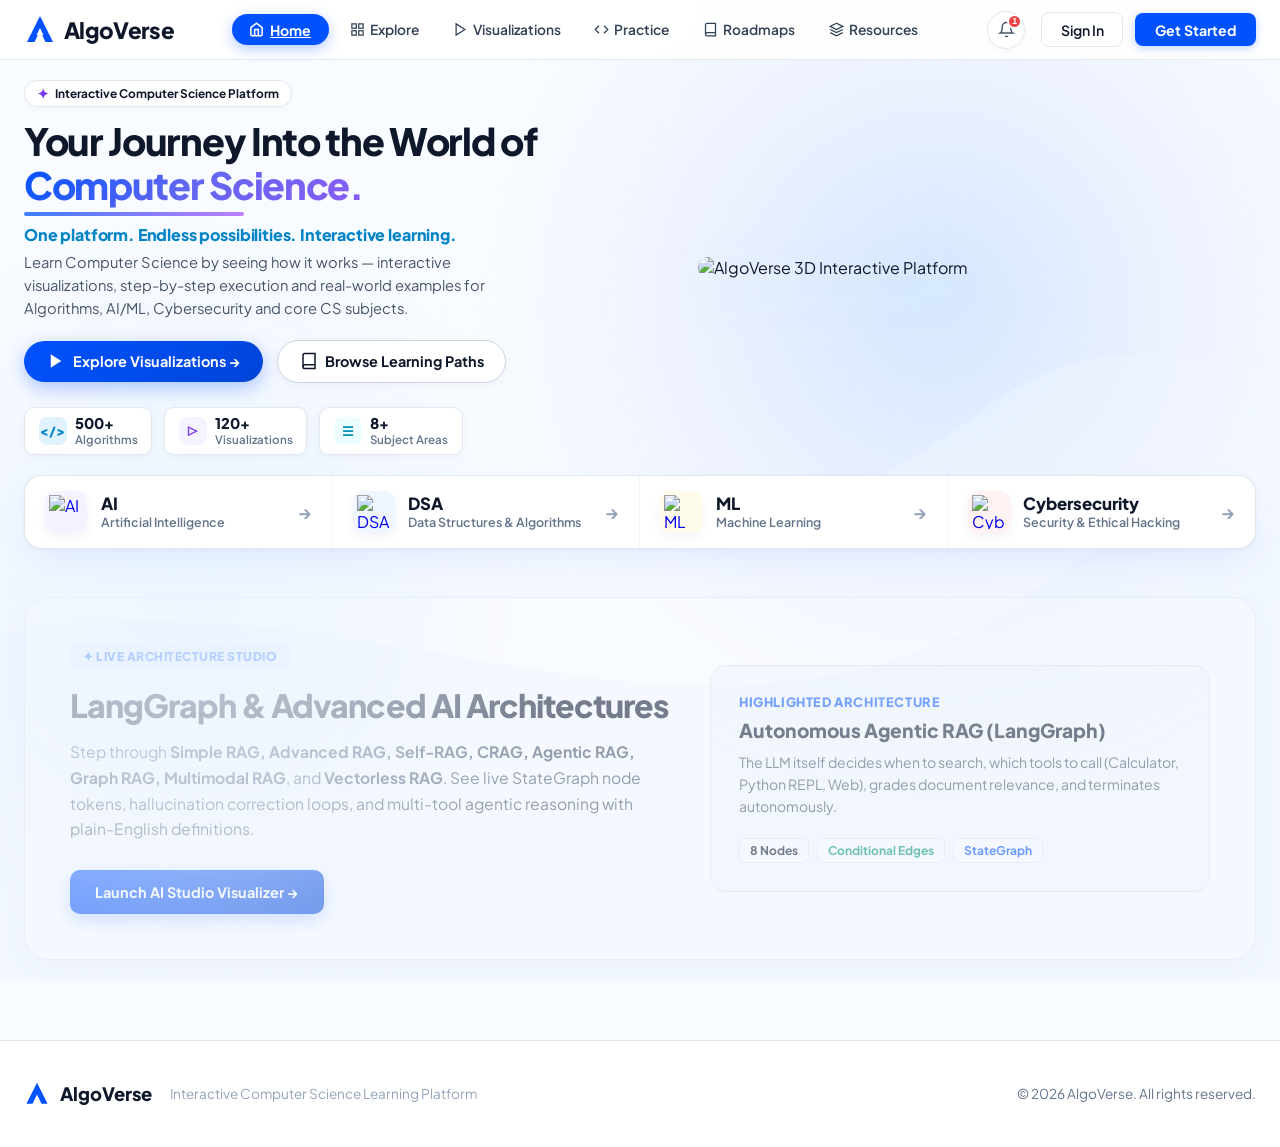
==== commit 40601828: "docker change" ====
--- a/frontend/index.html
+++ b/frontend/index.html
@@ -1,5 +1,6 @@
 <!DOCTYPE html>
 <html lang="en">
+
 <head>
   <meta charset="UTF-8" />
   <meta name="viewport" content="width=device-width, initial-scale=1.0" />
@@ -10,7 +11,9 @@
   <link rel="stylesheet" href="/static/css/responsive.css?v=20261104" />
   <link rel="preconnect" href="https://fonts.googleapis.com">
   <link rel="preconnect" href="https://fonts.gstatic.com" crossorigin>
-  <link href="https://fonts.googleapis.com/css2?family=Plus+Jakarta+Sans:wght@400;500;600;700;800&family=Inter:wght@400;500;600;700&family=JetBrains+Mono:wght@400;500;600&display=swap" rel="stylesheet">
+  <link
+    href="https://fonts.googleapis.com/css2?family=Plus+Jakarta+Sans:wght@400;500;600;700;800&family=Inter:wght@400;500;600;700&family=JetBrains+Mono:wght@400;500;600&display=swap"
+    rel="stylesheet">
   <script src="/static/js/auth.js"></script>
   <style>
     /* Global Page Styling */
@@ -90,29 +93,30 @@
       position: sticky;
       top: 0;
       z-index: 100;
-      height: 72px;
+      height: 60px;
       display: flex;
       align-items: center;
       justify-content: space-between;
-      padding: 0 2rem;
+      padding: 0 1.5rem;
     }
 
     .brand-logo-wrap {
       text-decoration: none;
       display: flex;
       align-items: center;
-      gap: 10px;
+      gap: 8px;
     }
 
     .nav-pill-active {
       background: #0052ff !important;
       color: #ffffff !important;
       border-radius: 9999px !important;
-      padding: 0.45rem 1.25rem !important;
+      padding: 0.38rem 1.1rem !important;
       font-weight: 700 !important;
       display: inline-flex;
       align-items: center;
       gap: 6px;
+      font-size: 0.88rem;
       box-shadow: 0 4px 14px rgba(0, 82, 255, 0.3);
       transition: all 0.2s ease;
     }
@@ -121,12 +125,12 @@
       color: #334155;
       font-weight: 600;
       text-decoration: none;
-      font-size: 0.92rem;
-      padding: 0.45rem 0.9rem;
+      font-size: 0.86rem;
+      padding: 0.38rem 0.75rem;
       border-radius: 8px;
       display: inline-flex;
       align-items: center;
-      gap: 6px;
+      gap: 5px;
       transition: all 0.2s ease;
     }
 
@@ -139,11 +143,11 @@
     .hero-container {
       max-width: 1340px;
       margin: 0 auto;
-      padding: 3rem 1.5rem 1.5rem 1.5rem;
+      padding: 1.25rem 1.5rem 0.5rem 1.5rem;
       display: grid;
-      grid-template-columns: 1.05fr 1.15fr;
-      align-items: center;
-      gap: 2.5rem;
+      grid-template-columns: 1.05fr 1fr;
+      align-items: center;
+      gap: 2rem;
       position: relative;
       z-index: 2;
     }
@@ -151,7 +155,8 @@
     @media (max-width: 1080px) {
       .hero-container {
         grid-template-columns: 1fr;
-        gap: 3.5rem;
+        gap: 2rem;
+        padding: 1rem 1rem;
       }
     }
 
@@ -159,31 +164,31 @@
     .hero-tag-pill {
       display: inline-flex;
       align-items: center;
-      gap: 8px;
+      gap: 6px;
       background: #ffffff;
       border: 1px solid #e2e8f0;
       border-radius: 9999px;
-      padding: 6px 16px;
-      font-size: 0.82rem;
+      padding: 4px 12px;
+      font-size: 0.74rem;
       font-weight: 700;
       color: #0f172a;
-      box-shadow: 0 2px 8px rgba(0, 0, 0, 0.03);
-      margin-bottom: 1.5rem;
+      box-shadow: 0 2px 6px rgba(0, 0, 0, 0.03);
+      margin-bottom: 0.75rem;
     }
 
     .hero-tag-pill .sparkle-icon {
       color: #7c3aed;
-      font-size: 0.95rem;
+      font-size: 0.85rem;
     }
 
     /* Main Heading */
     .hero-main-title {
-      font-size: 3.6rem;
-      line-height: 1.14;
+      font-size: 2.35rem;
+      line-height: 1.18;
       font-weight: 800;
-      letter-spacing: -0.04em;
+      letter-spacing: -0.035em;
       color: #0f172a;
-      margin: 0 0 1.25rem 0;
+      margin: 0 0 0.5rem 0;
     }
 
     .hero-gradient-text {
@@ -196,49 +201,57 @@
 
     .hero-heading-accent-line {
       display: block;
-      width: 280px;
-      height: 6px;
+      width: 220px;
+      height: 4px;
       background: linear-gradient(90deg, #0052ff, #a855f7);
       border-radius: 4px;
       margin-top: 4px;
       opacity: 0.75;
     }
 
+    .hero-sub-tagline {
+      font-size: 1rem;
+      font-weight: 800;
+      color: #0284c7;
+      margin: 0.5rem 0 0.4rem 0;
+      letter-spacing: -0.01em;
+    }
+
     .hero-lead-text {
-      font-size: 1.12rem;
+      font-size: 0.92rem;
       color: #475569;
-      line-height: 1.65;
-      margin: 0 0 2.2rem 0;
-      max-width: 520px;
+      line-height: 1.55;
+      margin: 0 0 1.25rem 0;
+      max-width: 500px;
     }
 
     /* CTA Buttons */
     .hero-actions-row {
       display: flex;
       align-items: center;
-      gap: 1.25rem;
+      gap: 0.85rem;
       flex-wrap: wrap;
-      margin-bottom: 3rem;
+      margin-bottom: 1.5rem;
     }
 
     .btn-hero-play {
       background: linear-gradient(135deg, #0052ff 0%, #0045d8 100%);
       color: #ffffff !important;
-      padding: 0.95rem 1.85rem;
-      font-size: 1rem;
+      padding: 0.72rem 1.45rem;
+      font-size: 0.9rem;
       font-weight: 700;
       border-radius: 9999px;
       display: inline-flex;
       align-items: center;
-      gap: 10px;
-      box-shadow: 0 8px 24px rgba(0, 82, 255, 0.35);
+      gap: 8px;
+      box-shadow: 0 6px 18px rgba(0, 82, 255, 0.3);
       transition: all 0.25s cubic-bezier(0.4, 0, 0.2, 1);
       text-decoration: none;
     }
 
     .btn-hero-play:hover {
       transform: translateY(-2px);
-      box-shadow: 0 12px 30px rgba(0, 82, 255, 0.45);
+      box-shadow: 0 10px 24px rgba(0, 82, 255, 0.4);
       background: linear-gradient(135deg, #0045d8 0%, #0036ab 100%);
     }
 
@@ -246,14 +259,14 @@
       background: #ffffff;
       color: #0f172a !important;
       border: 1px solid #cbd5e1;
-      padding: 0.95rem 1.75rem;
-      font-size: 1rem;
+      padding: 0.72rem 1.35rem;
+      font-size: 0.9rem;
       font-weight: 700;
       border-radius: 9999px;
       display: inline-flex;
       align-items: center;
-      gap: 8px;
-      box-shadow: 0 4px 14px rgba(0, 0, 0, 0.04);
+      gap: 7px;
+      box-shadow: 0 2px 8px rgba(0, 0, 0, 0.04);
       transition: all 0.25s ease;
       text-decoration: none;
     }
@@ -268,35 +281,35 @@
     .hero-stats-cards-row {
       display: flex;
       align-items: center;
-      gap: 1.25rem;
+      gap: 0.75rem;
       flex-wrap: wrap;
     }
 
     .stat-badge-card {
       background: #ffffff;
       border: 1px solid #e2e8f0;
-      border-radius: 14px;
-      padding: 0.7rem 1.15rem;
-      display: flex;
-      align-items: center;
-      gap: 12px;
-      box-shadow: 0 4px 12px rgba(0, 0, 0, 0.03);
+      border-radius: 10px;
+      padding: 0.45rem 0.85rem;
+      display: flex;
+      align-items: center;
+      gap: 8px;
+      box-shadow: 0 2px 8px rgba(0, 0, 0, 0.03);
       transition: transform 0.2s ease;
     }
 
     .stat-badge-card:hover {
       transform: translateY(-2px);
-      box-shadow: 0 6px 16px rgba(0, 82, 255, 0.08);
+      box-shadow: 0 4px 12px rgba(0, 82, 255, 0.08);
     }
 
     .stat-badge-icon {
-      width: 36px;
-      height: 36px;
-      border-radius: 10px;
+      width: 28px;
+      height: 28px;
+      border-radius: 8px;
       display: flex;
       align-items: center;
       justify-content: center;
-      font-size: 1rem;
+      font-size: 0.82rem;
       font-weight: 800;
       flex-shrink: 0;
     }
@@ -317,14 +330,14 @@
     }
 
     .stat-badge-num {
-      font-size: 1.05rem;
+      font-size: 0.92rem;
       font-weight: 800;
       color: #0f172a;
-      line-height: 1.2;
+      line-height: 1.15;
     }
 
     .stat-badge-lbl {
-      font-size: 0.78rem;
+      font-size: 0.72rem;
       color: #64748b;
       font-weight: 600;
     }
@@ -335,372 +348,42 @@
     .scene-3d-wrapper {
       position: relative;
       width: 100%;
-      min-height: 560px;
       display: flex;
       align-items: center;
       justify-content: center;
-      perspective: 1400px;
-    }
-
-    /* Glowing Pedestal / Platform */
-    .pedestal-base {
-      position: absolute;
-      bottom: 25px;
-      width: 490px;
-      height: 110px;
-      background: linear-gradient(180deg, #3b82f6 0%, #1d4ed8 40%, #1e1b4b 100%);
-      border-radius: 55px;
-      box-shadow: 
-        0 30px 60px rgba(37, 99, 235, 0.35),
-        0 15px 30px rgba(59, 130, 246, 0.4),
-        inset 0 4px 12px rgba(255, 255, 255, 0.6);
-      transform: rotateX(58deg) rotateZ(-12deg);
-      border: 3px solid #60a5fa;
-      animation: pedestal-glow 4s ease-in-out infinite alternate;
-    }
-
-    @keyframes pedestal-glow {
-      0% {
-        box-shadow: 0 30px 60px rgba(37, 99, 235, 0.35), 0 15px 30px rgba(59, 130, 246, 0.4), inset 0 4px 12px rgba(255, 255, 255, 0.6);
-      }
-      100% {
-        box-shadow: 0 40px 80px rgba(37, 99, 235, 0.5), 0 20px 45px rgba(6, 182, 212, 0.5), inset 0 4px 16px rgba(255, 255, 255, 0.9);
-      }
-    }
-
-    /* 3D Realistic Laptop Assembly */
-    .laptop-3d-assembly {
+    }
+
+    .laptop-3d-render-wrap {
       position: relative;
-      width: 490px;
-      transform-style: preserve-3d;
-      transform: rotateX(10deg) rotateY(-14deg) rotateZ(2deg);
-      animation: laptop-float 6s ease-in-out infinite;
-      z-index: 10;
-    }
-
-    @keyframes laptop-float {
+      width: 100%;
+      max-width: 530px;
+      display: flex;
+      align-items: center;
+      justify-content: center;
+      animation: hero-3d-float 5s ease-in-out infinite;
+      filter: drop-shadow(0 16px 30px rgba(37, 99, 235, 0.16));
+      transition: transform 0.25s cubic-bezier(0.4, 0, 0.2, 1);
+    }
+
+    .laptop-3d-render-wrap:hover {
+      transform: translateY(-4px) scale(1.02);
+    }
+
+    .laptop-3d-render-img {
+      width: 100%;
+      height: auto;
+      display: block;
+      object-fit: contain;
+      border-radius: 14px;
+    }
+
+    @keyframes hero-3d-float {
       0%, 100% {
-        transform: rotateX(10deg) rotateY(-14deg) rotateZ(2deg) translateY(0);
+        transform: translateY(0);
       }
       50% {
-        transform: rotateX(8deg) rotateY(-12deg) rotateZ(1deg) translateY(-14px);
+        transform: translateY(-7px);
       }
-    }
-
-    /* Laptop Screen (Upper Chassis) */
-    .laptop-screen-chassis {
-      background: linear-gradient(145deg, #1e293b, #0f172a);
-      border-radius: 18px 18px 6px 6px;
-      padding: 10px;
-      box-shadow: 
-        0 20px 50px rgba(15, 23, 42, 0.45),
-        0 0 0 2px #334155,
-        inset 0 1px 2px rgba(255, 255, 255, 0.3);
-      position: relative;
-      border: 1px solid #475569;
-    }
-
-    /* Camera Notch */
-    .laptop-camera-dot {
-      width: 6px;
-      height: 6px;
-      background: #0284c7;
-      border-radius: 50%;
-      margin: 0 auto 6px auto;
-      box-shadow: 0 0 6px #38bdf8;
-    }
-
-    /* Glass Screen Inside Chassis */
-    .laptop-display-glass {
-      background: #090d16;
-      border-radius: 12px;
-      overflow: hidden;
-      border: 1px solid rgba(255, 255, 255, 0.08);
-      box-shadow: inset 0 0 30px rgba(0, 82, 255, 0.15);
-    }
-
-    /* Screen Topbar */
-    .screen-header-bar {
-      background: rgba(15, 23, 42, 0.95);
-      padding: 8px 14px;
-      display: flex;
-      align-items: center;
-      justify-content: space-between;
-      border-bottom: 1px solid rgba(255, 255, 255, 0.07);
-    }
-
-    .screen-header-title {
-      font-size: 0.82rem;
-      font-weight: 700;
-      color: #f8fafc;
-      display: flex;
-      align-items: center;
-      gap: 6px;
-    }
-
-    .screen-header-title .compass-icon {
-      color: #38bdf8;
-    }
-
-    /* Screen Body Grid */
-    .screen-body-grid {
-      display: grid;
-      grid-template-columns: 1.4fr 1fr;
-      padding: 12px;
-      gap: 10px;
-      align-items: center;
-      min-height: 200px;
-    }
-
-    /* Graph Canvas Box */
-    .screen-graph-canvas {
-      background: radial-gradient(circle at center, #0f172a 0%, #020617 100%);
-      border-radius: 10px;
-      border: 1px solid rgba(56, 189, 248, 0.2);
-      padding: 6px;
-      display: flex;
-      align-items: center;
-      justify-content: center;
-      box-shadow: inset 0 0 16px rgba(0, 0, 0, 0.5);
-    }
-
-    /* Algorithm Steps Card */
-    .screen-steps-card {
-      background: rgba(15, 23, 42, 0.7);
-      border: 1px solid rgba(255, 255, 255, 0.08);
-      border-radius: 10px;
-      padding: 8px 10px;
-      display: flex;
-      flex-direction: column;
-      gap: 5px;
-    }
-
-    .screen-steps-heading {
-      font-size: 0.72rem;
-      font-weight: 800;
-      color: #94a3b8;
-      text-transform: uppercase;
-      letter-spacing: 0.5px;
-      margin-bottom: 2px;
-    }
-
-    .screen-step-pill {
-      display: flex;
-      align-items: center;
-      gap: 6px;
-      font-size: 0.74rem;
-      font-weight: 600;
-      color: #94a3b8;
-      padding: 3px 6px;
-      border-radius: 6px;
-      transition: all 0.2s ease;
-    }
-
-    .screen-step-pill.completed {
-      color: #10b981;
-    }
-
-    .screen-step-pill.active {
-      background: #0284c7;
-      color: #ffffff;
-      font-weight: 700;
-      box-shadow: 0 0 12px rgba(2, 132, 199, 0.5);
-    }
-
-    /* Screen Bottom Control Bar */
-    .screen-footer-ctrls {
-      background: rgba(15, 23, 42, 0.95);
-      padding: 7px 14px;
-      display: flex;
-      align-items: center;
-      justify-content: space-between;
-      border-top: 1px solid rgba(255, 255, 255, 0.07);
-      font-size: 0.75rem;
-      color: #cbd5e1;
-    }
-
-    .screen-play-btn {
-      width: 22px;
-      height: 22px;
-      border-radius: 50%;
-      background: #0284c7;
-      color: white;
-      border: none;
-      display: flex;
-      align-items: center;
-      justify-content: center;
-      font-size: 9px;
-      cursor: pointer;
-      box-shadow: 0 0 8px #0284c7;
-    }
-
-    /* Interactive Step Progress Slider */
-    .screen-slider-bar {
-      width: 100px;
-      height: 4px;
-      background: #334155;
-      border-radius: 2px;
-      position: relative;
-      margin: 0 8px;
-    }
-
-    .screen-slider-fill {
-      width: 60%;
-      height: 100%;
-      background: #38bdf8;
-      border-radius: 2px;
-      box-shadow: 0 0 6px #38bdf8;
-    }
-
-    .screen-slider-thumb {
-      width: 10px;
-      height: 10px;
-      border-radius: 50%;
-      background: #ffffff;
-      box-shadow: 0 0 8px #38bdf8;
-      position: absolute;
-      top: -3px;
-      left: 60%;
-      transform: translateX(-50%);
-    }
-
-    /* Laptop Lower Keyboard Base */
-    .laptop-base-chassis {
-      background: linear-gradient(180deg, #1e293b 0%, #0f172a 100%);
-      height: 72px;
-      border-radius: 4px 4px 18px 18px;
-      transform: rotateX(64deg);
-      transform-origin: top;
-      position: relative;
-      border: 1px solid #475569;
-      box-shadow: 
-        0 15px 35px rgba(0, 0, 0, 0.6),
-        inset 0 2px 4px rgba(255, 255, 255, 0.3);
-      padding: 6px 16px;
-      display: flex;
-      flex-direction: column;
-      align-items: center;
-      justify-content: space-between;
-    }
-
-    /* Keyboard Grid Mockup */
-    .laptop-keyboard-grid {
-      width: 90%;
-      height: 38px;
-      background: #090d16;
-      border-radius: 6px;
-      display: grid;
-      grid-template-columns: repeat(14, 1fr);
-      gap: 2px;
-      padding: 3px;
-      box-shadow: inset 0 0 6px rgba(56, 189, 248, 0.3);
-    }
-
-    .kb-key {
-      background: #1e293b;
-      border-radius: 2px;
-      box-shadow: 0 1px 2px rgba(0,0,0,0.5);
-    }
-
-    /* Trackpad with Engraved AlgoVerse Logo */
-    .laptop-trackpad {
-      width: 110px;
-      height: 18px;
-      background: #182234;
-      border-radius: 4px;
-      border: 1px solid #334155;
-      display: flex;
-      align-items: center;
-      justify-content: center;
-      font-size: 0.65rem;
-      font-weight: 800;
-      color: #94a3b8;
-      letter-spacing: 0.8px;
-    }
-
-    /* =========================================================
-       FLOATING 3D OBJECTS AROUND LAPTOP (Matching Reference Image)
-       ========================================================= */
-    .floating-3d-obj {
-      position: absolute;
-      filter: drop-shadow(0 15px 25px rgba(15, 23, 42, 0.22));
-      transition: transform 0.3s ease;
-      cursor: pointer;
-    }
-
-    .floating-3d-obj:hover {
-      transform: scale(1.1) translateY(-6px) !important;
-    }
-
-    /* 1. Code Cube </> (Top Left) */
-    .obj-code-cube {
-      top: -30px;
-      left: -45px;
-      width: 74px;
-      height: 74px;
-      animation: float-obj-1 5s ease-in-out infinite;
-      z-index: 15;
-    }
-
-    /* 2. AI Chip (Top Right) */
-    .obj-ai-chip {
-      top: -35px;
-      right: -30px;
-      width: 80px;
-      height: 80px;
-      animation: float-obj-2 5.5s ease-in-out infinite 0.5s;
-      z-index: 15;
-    }
-
-    /* 3. ML Chart Cube (Middle Left) */
-    .obj-ml-chart {
-      top: 170px;
-      left: -65px;
-      width: 76px;
-      height: 76px;
-      animation: float-obj-3 6s ease-in-out infinite 1s;
-      z-index: 15;
-    }
-
-    /* 4. Cybersecurity Shield (Middle Right) */
-    .obj-shield {
-      top: 160px;
-      right: -45px;
-      width: 78px;
-      height: 78px;
-      animation: float-obj-4 5.2s ease-in-out infinite 1.5s;
-      z-index: 15;
-    }
-
-    /* 5. Data Structure Stack (Bottom Right) */
-    .obj-ds-stack {
-      bottom: 20px;
-      right: -25px;
-      width: 72px;
-      height: 72px;
-      animation: float-obj-5 5.8s ease-in-out infinite 2s;
-      z-index: 15;
-    }
-
-    @keyframes float-obj-1 {
-      0%, 100% { transform: translateY(0) rotate(2deg); }
-      50% { transform: translateY(-16px) rotate(-4deg); }
-    }
-    @keyframes float-obj-2 {
-      0%, 100% { transform: translateY(0) rotate(-3deg); }
-      50% { transform: translateY(-14px) rotate(4deg); }
-    }
-    @keyframes float-obj-3 {
-      0%, 100% { transform: translateY(0) rotate(4deg); }
-      50% { transform: translateY(-18px) rotate(-2deg); }
-    }
-    @keyframes float-obj-4 {
-      0%, 100% { transform: translateY(0) rotate(-2deg); }
-      50% { transform: translateY(-15px) rotate(3deg); }
-    }
-    @keyframes float-obj-5 {
-      0%, 100% { transform: translateY(0) rotate(3deg); }
-      50% { transform: translateY(-12px) rotate(-3deg); }
     }
 
     /* =========================================================
@@ -708,7 +391,7 @@
        ========================================================= */
     .subjects-horizontal-strip-wrapper {
       max-width: 1340px;
-      margin: 1.5rem auto 5rem auto;
+      margin: 0.75rem auto 3rem auto;
       padding: 0 1.5rem;
       position: relative;
       z-index: 5;
@@ -717,9 +400,9 @@
     .subjects-glass-bar {
       background: #ffffff;
       border: 1px solid rgba(226, 232, 240, 0.95);
-      border-radius: 20px;
-      box-shadow: 
-        0 20px 45px -10px rgba(0, 82, 255, 0.08),
+      border-radius: 18px;
+      box-shadow:
+        0 14px 35px -8px rgba(0, 82, 255, 0.08),
         0 1px 3px rgba(0, 0, 0, 0.04);
       display: grid;
       grid-template-columns: repeat(4, 1fr);
@@ -739,7 +422,7 @@
     }
 
     .subject-bar-item {
-      padding: 1.35rem 1.6rem;
+      padding: 0.95rem 1.25rem;
       display: flex;
       align-items: center;
       justify-content: space-between;
@@ -761,18 +444,18 @@
     .subject-bar-item-left {
       display: flex;
       align-items: center;
-      gap: 1.1rem;
+      gap: 0.85rem;
     }
 
     .subject-bar-icon-box {
-      width: 50px;
-      height: 50px;
-      border-radius: 14px;
+      width: 42px;
+      height: 42px;
+      border-radius: 11px;
       display: flex;
       align-items: center;
       justify-content: center;
       flex-shrink: 0;
-      box-shadow: 0 6px 16px rgba(0, 0, 0, 0.06);
+      box-shadow: 0 4px 12px rgba(0, 0, 0, 0.05);
       transition: transform 0.25s ease;
     }
 
@@ -781,21 +464,21 @@
     }
 
     .subject-bar-code {
-      font-size: 1.15rem;
+      font-size: 1.05rem;
       font-weight: 800;
       color: #0f172a;
-      line-height: 1.2;
+      line-height: 1.15;
     }
 
     .subject-bar-name {
-      font-size: 0.84rem;
+      font-size: 0.78rem;
       color: #64748b;
       font-weight: 600;
     }
 
     .subject-bar-arrow {
       color: #94a3b8;
-      font-size: 1.2rem;
+      font-size: 1.1rem;
       font-weight: 700;
       transition: all 0.2s ease;
     }
@@ -806,6 +489,7 @@
     }
   </style>
 </head>
+
 <body>
 
   <!-- Ambient Soft Blue Gradient Waves in Background -->
@@ -813,8 +497,10 @@
     <div class="hero-bg-blob-1"></div>
     <div class="hero-bg-blob-2"></div>
     <svg class="hero-bg-curve-svg" viewBox="0 0 1440 900" fill="none" preserveAspectRatio="none">
-      <path d="M-100 450 C 300 320, 600 680, 1100 380 C 1300 250, 1500 400, 1600 350 L 1600 900 L -100 900 Z" fill="rgba(240, 246, 255, 0.7)"/>
-      <path d="M-100 600 C 400 480, 800 780, 1200 520 C 1400 420, 1550 550, 1600 500 L 1600 900 L -100 900 Z" fill="rgba(230, 242, 255, 0.45)"/>
+      <path d="M-100 450 C 300 320, 600 680, 1100 380 C 1300 250, 1500 400, 1600 350 L 1600 900 L -100 900 Z"
+        fill="rgba(240, 246, 255, 0.7)" />
+      <path d="M-100 600 C 400 480, 800 780, 1200 520 C 1400 420, 1550 550, 1600 500 L 1600 900 L -100 900 Z"
+        fill="rgba(230, 242, 255, 0.45)" />
     </svg>
   </div>
 
@@ -831,30 +517,63 @@
     <!-- Center Navigation Links (Matching Reference UI) -->
     <nav>
       <ul style="display:flex; align-items:center; gap:0.6rem; list-style:none; margin:0; padding:0;">
-        <li><a href="/static/index.html" class="nav-pill-active"><svg width="15" height="15" viewBox="0 0 24 24" fill="none" stroke="currentColor" stroke-width="2.5"><path d="M3 9l9-7 9 7v11a2 2 0 0 1-2 2H5a2 2 0 0 1-2-2z"></path><polyline points="9 22 9 12 15 12 15 22"></polyline></svg> Home</a></li>
-        <li><a href="/static/algorithms.html" class="nav-pill-link"><svg width="15" height="15" viewBox="0 0 24 24" fill="none" stroke="currentColor" stroke-width="2"><rect x="3" y="3" width="7" height="7"></rect><rect x="14" y="3" width="7" height="7"></rect><rect x="14" y="14" width="7" height="7"></rect><rect x="3" y="14" width="7" height="7"></rect></svg> Explore</a></li>
-        <li><a href="/static/algorithms.html" class="nav-pill-link"><svg width="15" height="15" viewBox="0 0 24 24" fill="none" stroke="currentColor" stroke-width="2"><polygon points="5 3 19 12 5 21 5 3"></polygon></svg> Visualizations</a></li>
-        <li><a href="/static/practice.html" class="nav-pill-link"><svg width="15" height="15" viewBox="0 0 24 24" fill="none" stroke="currentColor" stroke-width="2"><polyline points="16 18 22 12 16 6"></polyline><polyline points="8 6 2 12 8 18"></polyline></svg> Practice</a></li>
-        <li><a href="/static/quiz.html" class="nav-pill-link"><svg width="15" height="15" viewBox="0 0 24 24" fill="none" stroke="currentColor" stroke-width="2"><path d="M4 19.5A2.5 2.5 0 0 1 6.5 17H20"></path><path d="M6.5 2H20v20H6.5A2.5 2.5 0 0 1 4 19.5v-15A2.5 2.5 0 0 1 6.5 2z"></path></svg> Roadmaps</a></li>
-        <li><a href="/static/dashboard.html" class="nav-pill-link"><svg width="15" height="15" viewBox="0 0 24 24" fill="none" stroke="currentColor" stroke-width="2"><polygon points="12 2 2 7 12 12 22 7 12 2"></polygon><polyline points="2 17 12 22 22 17"></polyline><polyline points="2 12 12 17 22 12"></polyline></svg> Resources</a></li>
+        <li><a href="/static/index.html" class="nav-pill-active"><svg width="15" height="15" viewBox="0 0 24 24"
+              fill="none" stroke="currentColor" stroke-width="2.5">
+              <path d="M3 9l9-7 9 7v11a2 2 0 0 1-2 2H5a2 2 0 0 1-2-2z"></path>
+              <polyline points="9 22 9 12 15 12 15 22"></polyline>
+            </svg> Home</a></li>
+        <li><a href="/static/algorithms.html" class="nav-pill-link"><svg width="15" height="15" viewBox="0 0 24 24"
+              fill="none" stroke="currentColor" stroke-width="2">
+              <rect x="3" y="3" width="7" height="7"></rect>
+              <rect x="14" y="3" width="7" height="7"></rect>
+              <rect x="14" y="14" width="7" height="7"></rect>
+              <rect x="3" y="14" width="7" height="7"></rect>
+            </svg> Explore</a></li>
+        <li><a href="/static/algorithms.html" class="nav-pill-link"><svg width="15" height="15" viewBox="0 0 24 24"
+              fill="none" stroke="currentColor" stroke-width="2">
+              <polygon points="5 3 19 12 5 21 5 3"></polygon>
+            </svg> Visualizations</a></li>
+        <li><a href="/static/practice.html" class="nav-pill-link"><svg width="15" height="15" viewBox="0 0 24 24"
+              fill="none" stroke="currentColor" stroke-width="2">
+              <polyline points="16 18 22 12 16 6"></polyline>
+              <polyline points="8 6 2 12 8 18"></polyline>
+            </svg> Practice</a></li>
+        <li><a href="/static/quiz.html" class="nav-pill-link"><svg width="15" height="15" viewBox="0 0 24 24"
+              fill="none" stroke="currentColor" stroke-width="2">
+              <path d="M4 19.5A2.5 2.5 0 0 1 6.5 17H20"></path>
+              <path d="M6.5 2H20v20H6.5A2.5 2.5 0 0 1 4 19.5v-15A2.5 2.5 0 0 1 6.5 2z"></path>
+            </svg> Roadmaps</a></li>
+        <li><a href="/static/dashboard.html" class="nav-pill-link"><svg width="15" height="15" viewBox="0 0 24 24"
+              fill="none" stroke="currentColor" stroke-width="2">
+              <polygon points="12 2 2 7 12 12 22 7 12 2"></polygon>
+              <polyline points="2 17 12 22 22 17"></polyline>
+              <polyline points="2 12 12 17 22 12"></polyline>
+            </svg> Resources</a></li>
       </ul>
     </nav>
 
     <!-- Header Actions with Notification & Profile Sync -->
     <div style="display:flex; align-items:center; gap:1rem;">
       <!-- Bell Notification with Red Badge (Matching Reference) -->
-      <button style="position:relative; background:#ffffff; border:1px solid #e2e8f0; border-radius:50%; width:38px; height:38px; display:flex; align-items:center; justify-content:center; color:#475569; cursor:pointer; box-shadow:0 2px 6px rgba(0,0,0,0.03);" title="Notifications">
+      <button
+        style="position:relative; background:#ffffff; border:1px solid #e2e8f0; border-radius:50%; width:38px; height:38px; display:flex; align-items:center; justify-content:center; color:#475569; cursor:pointer; box-shadow:0 2px 6px rgba(0,0,0,0.03);"
+        title="Notifications">
         <svg width="17" height="17" viewBox="0 0 24 24" fill="none" stroke="currentColor" stroke-width="2">
           <path d="M18 8A6 6 0 0 0 6 8c0 7-3 9-3 9h18s-3-2-3-9"></path>
           <path d="M13.73 21a2 2 0 0 1-3.46 0"></path>
         </svg>
-        <span style="position:absolute; top:2px; right:2px; width:15px; height:15px; background:#ef4444; color:white; border-radius:50%; font-size:9px; font-weight:800; display:flex; align-items:center; justify-content:center; border:2px solid #ffffff;">1</span>
+        <span
+          style="position:absolute; top:2px; right:2px; width:15px; height:15px; background:#ef4444; color:white; border-radius:50%; font-size:9px; font-weight:800; display:flex; align-items:center; justify-content:center; border:2px solid #ffffff;">1</span>
       </button>
 
       <!-- User Profile / Auth Action (Synced by AlgoAuth) -->
       <div class="auth-nav-action" style="display:flex; align-items:center; gap:0.75rem;">
-        <a href="/static/signin.html" style="text-decoration:none; background:#ffffff; color:#0f172a; border:1px solid #e2e8f0; padding:0.45rem 1.15rem; font-size:0.88rem; font-weight:600; border-radius:8px;">Sign In</a>
-        <a href="/static/signin.html?mode=signup" style="text-decoration:none; background:#0052ff; color:#ffffff; padding:0.45rem 1.25rem; font-size:0.88rem; font-weight:700; border-radius:8px; box-shadow:0 2px 8px rgba(0,82,255,0.25);">Get Started</a>
+        <a href="/static/signin.html"
+          style="text-decoration:none; background:#ffffff; color:#0f172a; border:1px solid #e2e8f0; padding:0.45rem 1.15rem; font-size:0.88rem; font-weight:600; border-radius:8px;">Sign
+          In</a>
+        <a href="/static/signin.html?mode=signup"
+          style="text-decoration:none; background:#0052ff; color:#ffffff; padding:0.45rem 1.25rem; font-size:0.88rem; font-weight:700; border-radius:8px; box-shadow:0 2px 8px rgba(0,82,255,0.25);">Get
+          Started</a>
       </div>
     </div>
   </header>
@@ -870,14 +589,17 @@
         </div>
 
         <h1 class="hero-main-title">
-          Learn Computer Science<br>
-          by<br>
-          <span class="hero-gradient-text">Seeing How It Works.</span>
+          Your Journey Into the World of<br>
+          <span class="hero-gradient-text">Computer Science.</span>
           <span class="hero-heading-accent-line"></span>
         </h1>
 
+        <div class="hero-sub-tagline">
+          One platform. Endless possibilities. Interactive learning.
+        </div>
+
         <p class="hero-lead-text">
-          Interactive visualizations, step-by-step execution and real-world examples for Algorithms, AI/ML, Cybersecurity and core CS subjects.
+          Learn Computer Science by seeing how it works &mdash; interactive visualizations, step-by-step execution and real-world examples for Algorithms, AI/ML, Cybersecurity and core CS subjects.
         </p>
 
         <!-- CTA Buttons -->
@@ -926,239 +648,10 @@
         </div>
       </div>
 
-      <!-- Right Column: 3D Scene with Laptop & Floating Objects -->
+      <!-- Right Column: 3D Scene with Laptop & Floating Objects Matching Reference -->
       <div class="scene-3d-wrapper">
-        <!-- Glowing Ambient Pedestal Platform -->
-        <div class="pedestal-base"></div>
-
-        <!-- FLOATING 3D OBJECT 1: Code Cube </> (Top Left) -->
-        <div class="floating-3d-obj obj-code-cube" title="Algorithms & Code">
-          <svg viewBox="0 0 80 80" width="100%" height="100%">
-            <defs>
-              <linearGradient id="cubeGrad" x1="0%" y1="0%" x2="100%" y2="100%">
-                <stop offset="0%" stop-color="#818cf8"/>
-                <stop offset="50%" stop-color="#6366f1"/>
-                <stop offset="100%" stop-color="#4338ca"/>
-              </linearGradient>
-            </defs>
-            <rect x="6" y="6" width="68" height="68" rx="20" fill="url(#cubeGrad)" filter="drop-shadow(0 12px 18px rgba(99,102,241,0.45))"/>
-            <rect x="8" y="8" width="64" height="64" rx="18" fill="none" stroke="rgba(255,255,255,0.4)" stroke-width="2"/>
-            <text x="40" y="47" font-size="24" font-weight="900" fill="#ffffff" text-anchor="middle" font-family="'JetBrains Mono', monospace">&lt;/&gt;</text>
-          </svg>
-        </div>
-
-        <!-- FLOATING 3D OBJECT 2: AI Chip (Top Right) -->
-        <div class="floating-3d-obj obj-ai-chip" title="Artificial Intelligence">
-          <svg viewBox="0 0 84 84" width="100%" height="100%">
-            <defs>
-              <linearGradient id="chipGrad" x1="0%" y1="0%" x2="100%" y2="100%">
-                <stop offset="0%" stop-color="#38bdf8"/>
-                <stop offset="50%" stop-color="#0284c7"/>
-                <stop offset="100%" stop-color="#0369a1"/>
-              </linearGradient>
-            </defs>
-            <!-- Chip Pins Top/Bottom/Left/Right -->
-            <rect x="22" y="2" width="6" height="8" rx="2" fill="#94a3b8"/>
-            <rect x="38" y="2" width="6" height="8" rx="2" fill="#94a3b8"/>
-            <rect x="54" y="2" width="6" height="8" rx="2" fill="#94a3b8"/>
-            <rect x="22" y="74" width="6" height="8" rx="2" fill="#94a3b8"/>
-            <rect x="38" y="74" width="6" height="8" rx="2" fill="#94a3b8"/>
-            <rect x="54" y="74" width="6" height="8" rx="2" fill="#94a3b8"/>
-            <rect x="2" y="22" width="8" height="6" rx="2" fill="#94a3b8"/>
-            <rect x="2" y="38" width="8" height="6" rx="2" fill="#94a3b8"/>
-            <rect x="2" y="54" width="8" height="6" rx="2" fill="#94a3b8"/>
-            <rect x="74" y="22" width="8" height="6" rx="2" fill="#94a3b8"/>
-            <rect x="74" y="38" width="8" height="6" rx="2" fill="#94a3b8"/>
-            <rect x="74" y="54" width="8" height="6" rx="2" fill="#94a3b8"/>
-            <!-- Chip Body -->
-            <rect x="8" y="8" width="68" height="68" rx="16" fill="url(#chipGrad)" filter="drop-shadow(0 12px 20px rgba(2,132,199,0.45))"/>
-            <rect x="12" y="12" width="60" height="60" rx="13" fill="none" stroke="rgba(255,255,255,0.45)" stroke-width="1.8"/>
-            <!-- Core Text -->
-            <text x="42" y="47" font-size="20" font-weight="900" fill="#ffffff" text-anchor="middle" font-family="'Plus Jakarta Sans', sans-serif">AI</text>
-          </svg>
-        </div>
-
-        <!-- FLOATING 3D OBJECT 3: ML Bar Chart Cube (Middle Left) -->
-        <div class="floating-3d-obj obj-ml-chart" title="Machine Learning">
-          <svg viewBox="0 0 80 80" width="100%" height="100%">
-            <defs>
-              <linearGradient id="chartBg" x1="0%" y1="0%" x2="100%" y2="100%">
-                <stop offset="0%" stop-color="#ffffff"/>
-                <stop offset="100%" stop-color="#e0e7ff"/>
-              </linearGradient>
-            </defs>
-            <rect x="6" y="6" width="68" height="68" rx="18" fill="url(#chartBg)" filter="drop-shadow(0 14px 22px rgba(99,102,241,0.25))"/>
-            <rect x="6" y="6" width="68" height="68" rx="18" fill="none" stroke="#cbd5e1" stroke-width="1.5"/>
-            <!-- 3D Bar 1 (Yellow) -->
-            <rect x="20" y="42" width="10" height="20" rx="3" fill="#f59e0b"/>
-            <!-- 3D Bar 2 (Orange) -->
-            <rect x="35" y="30" width="10" height="32" rx="3" fill="#ea580c"/>
-            <!-- 3D Bar 3 (Blue) -->
-            <rect x="50" y="18" width="10" height="44" rx="3" fill="#3b82f6"/>
-          </svg>
-        </div>
-
-        <!-- FLOATING 3D OBJECT 4: Cybersecurity Shield (Middle Right) -->
-        <div class="floating-3d-obj obj-shield" title="Cybersecurity & Encryption">
-          <svg viewBox="0 0 80 80" width="100%" height="100%">
-            <defs>
-              <linearGradient id="shieldGrad" x1="0%" y1="0%" x2="100%" y2="100%">
-                <stop offset="0%" stop-color="#60a5fa"/>
-                <stop offset="60%" stop-color="#2563eb"/>
-                <stop offset="100%" stop-color="#1d4ed8"/>
-              </linearGradient>
-            </defs>
-            <!-- Shield Path -->
-            <path d="M40 8 C55 8, 68 14, 68 28 C68 48, 54 64, 40 72 C26 64, 12 48, 12 28 C12 14, 25 8, 40 8 Z" fill="url(#shieldGrad)" filter="drop-shadow(0 14px 22px rgba(37,99,235,0.4))"/>
-            <path d="M40 12 C52 12, 64 17, 64 28 C64 46, 52 59, 40 67 C28 59, 16 46, 16 28 C16 17, 28 12, 40 12 Z" fill="none" stroke="rgba(255,255,255,0.5)" stroke-width="2"/>
-            <!-- Lock Icon in Center -->
-            <rect x="33" y="37" width="14" height="12" rx="3" fill="#ffffff"/>
-            <path d="M36 37 V32 C36 29.8, 37.8 28, 40 28 C42.2 28, 44 29.8, 44 32 V37" stroke="#ffffff" stroke-width="2.5" fill="none"/>
-          </svg>
-        </div>
-
-        <!-- FLOATING 3D OBJECT 5: Layered Data Stack (Bottom Right) -->
-        <div class="floating-3d-obj obj-ds-stack" title="Data Structures">
-          <svg viewBox="0 0 76 76" width="100%" height="100%">
-            <defs>
-              <linearGradient id="stackGrad" x1="0%" y1="0%" x2="100%" y2="100%">
-                <stop offset="0%" stop-color="#38bdf8"/>
-                <stop offset="100%" stop-color="#0284c7"/>
-              </linearGradient>
-            </defs>
-            <!-- Layer 1 Bottom -->
-            <polygon points="38,42 66,28 38,14 10,28" fill="#0284c7" opacity="0.6" transform="translate(0, 24)"/>
-            <!-- Layer 2 Middle -->
-            <polygon points="38,42 66,28 38,14 10,28" fill="#0ea5e9" opacity="0.8" transform="translate(0, 12)"/>
-            <!-- Layer 3 Top -->
-            <polygon points="38,42 66,28 38,14 10,28" fill="url(#stackGrad)" filter="drop-shadow(0 8px 14px rgba(2,132,199,0.35))"/>
-          </svg>
-        </div>
-
-        <!-- 3D LAPTOP HARDWARE ASSEMBLY -->
-        <div class="laptop-3d-assembly">
-          <!-- Screen Display Chassis -->
-          <div class="laptop-screen-chassis">
-            <div class="laptop-camera-dot"></div>
-
-            <!-- Glass Screen with Live Dijkstra Visualizer -->
-            <div class="laptop-display-glass">
-              <!-- Screen Header -->
-              <div class="screen-header-bar">
-                <div class="screen-header-title">
-                  <span class="compass-icon">🧭</span>
-                  <span>Dijkstra's Shortest Path</span>
-                </div>
-                <div style="font-size:0.68rem; font-weight:700; background:#0284c7; color:white; padding:2px 8px; border-radius:4px;">
-                  Interactive Demo
-                </div>
-              </div>
-
-              <!-- Screen Body: Canvas + Checklist -->
-              <div class="screen-body-grid">
-                <!-- Dijkstra Interactive Graph SVG (Matching Reference Image) -->
-                <div class="screen-graph-canvas">
-                  <svg width="220" height="175" viewBox="0 0 240 185">
-                    <!-- Edge Lines -->
-                    <line x1="35" y1="90" x2="85" y2="40" stroke="#0052ff" stroke-width="3" />
-                    <line x1="35" y1="90" x2="85" y2="140" stroke="#334155" stroke-width="2" />
-                    <line x1="85" y1="40" x2="155" y2="40" stroke="#334155" stroke-width="2" />
-                    <line x1="85" y1="40" x2="155" y2="90" stroke="#0052ff" stroke-width="3" />
-                    <line x1="85" y1="140" x2="155" y2="90" stroke="#334155" stroke-width="2" />
-                    <line x1="85" y1="140" x2="205" y2="90" stroke="#334155" stroke-width="2" />
-                    <line x1="155" y1="40" x2="155" y2="90" stroke="#334155" stroke-width="2" />
-                    <line x1="155" y1="90" x2="205" y2="90" stroke="#0052ff" stroke-width="3" />
-
-                    <!-- Edge Weight Badges -->
-                    <text x="54" y="60" font-size="10" fill="#38bdf8" font-weight="700">4</text>
-                    <text x="54" y="125" font-size="10" fill="#64748b" font-weight="600">11</text>
-                    <text x="120" y="32" font-size="10" fill="#64748b" font-weight="600">10</text>
-                    <text x="125" y="72" font-size="10" fill="#38bdf8" font-weight="700">2</text>
-                    <text x="115" y="122" font-size="10" fill="#64748b" font-weight="600">8</text>
-                    <text x="145" y="65" font-size="10" fill="#64748b" font-weight="600">3</text>
-                    <text x="178" y="80" font-size="10" fill="#38bdf8" font-weight="700">5</text>
-                    <text x="145" y="135" font-size="10" fill="#64748b" font-weight="600">15</text>
-
-                    <!-- Glowing Graph Nodes -->
-                    <!-- Node 0: Cyan Source -->
-                    <circle cx="35" cy="90" r="13" fill="#0284c7" filter="drop-shadow(0 0 8px #38bdf8)" />
-                    <text x="35" y="94" font-size="11" font-weight="800" fill="#ffffff" text-anchor="middle">0</text>
-
-                    <!-- Node 1: Blue Active -->
-                    <circle cx="85" cy="40" r="13" fill="#38bdf8" filter="drop-shadow(0 0 6px #38bdf8)" />
-                    <text x="85" y="44" font-size="11" font-weight="800" fill="#0f172a" text-anchor="middle">1</text>
-
-                    <!-- Node 3: Slate -->
-                    <circle cx="85" cy="140" r="13" fill="#1e293b" stroke="#475569" stroke-width="2" />
-                    <text x="85" y="144" font-size="11" font-weight="700" fill="#cbd5e1" text-anchor="middle">3</text>
-
-                    <!-- Node 4: Slate -->
-                    <circle cx="155" cy="40" r="13" fill="#1e293b" stroke="#475569" stroke-width="2" />
-                    <text x="155" y="44" font-size="11" font-weight="700" fill="#cbd5e1" text-anchor="middle">4</text>
-
-                    <!-- Node 2: Blue Target Intermediate -->
-                    <circle cx="155" cy="90" r="13" fill="#0284c7" filter="drop-shadow(0 0 8px #38bdf8)" />
-                    <text x="155" y="94" font-size="11" font-weight="800" fill="#ffffff" text-anchor="middle">2</text>
-
-                    <!-- Node 5: Bright Orange Destination -->
-                    <circle cx="205" cy="90" r="13" fill="#f97316" filter="drop-shadow(0 0 10px #f97316)" />
-                    <text x="205" y="94" font-size="11" font-weight="800" fill="#ffffff" text-anchor="middle">5</text>
-                  </svg>
-                </div>
-
-                <!-- Steps Checklist (Matching Reference) -->
-                <div class="screen-steps-card">
-                  <div class="screen-steps-heading">Algorithm Steps</div>
-                  <div class="screen-step-pill completed">
-                    <span>✓</span> <span>Initialize</span>
-                  </div>
-                  <div class="screen-step-pill completed">
-                    <span>✓</span> <span>Pick Node</span>
-                  </div>
-                  <div class="screen-step-pill active">
-                    <span>▶</span> <span>Update Neighbors</span>
-                  </div>
-                  <div class="screen-step-pill">
-                    <span>○</span> <span>Repeat</span>
-                  </div>
-                  <div class="screen-step-pill">
-                    <span>○</span> <span>Shortest Path</span>
-                  </div>
-                </div>
-              </div>
-
-              <!-- Footer Controls Bar with Interactive Controls -->
-              <div class="screen-footer-ctrls">
-                <div style="display:flex; align-items:center; gap:6px;">
-                  <button class="screen-play-btn" id="dijkstra-play-toggle">⏸</button>
-                  <span id="dijkstra-step-text" style="font-weight:700; color:#ffffff;">Step 3 of 5</span>
-                  
-                  <div class="screen-slider-bar">
-                    <div class="screen-slider-fill" id="dijkstra-slider-fill"></div>
-                    <div class="screen-slider-thumb" id="dijkstra-slider-thumb"></div>
-                  </div>
-                </div>
-
-                <a href="/static/algorithm.html?id=dijkstra" style="color:#38bdf8; text-decoration:none; font-weight:700; display:inline-flex; align-items:center; gap:3px;">
-                  Open Full View ↗
-                </a>
-              </div>
-            </div>
-          </div>
-
-          <!-- Lower Keyboard Base with Palmrest & Engraved AlgoVerse Logo -->
-          <div class="laptop-base-chassis">
-            <!-- Illuminated Backlit Keyboard Keys -->
-            <div class="laptop-keyboard-grid">
-              <div class="kb-key"></div><div class="kb-key"></div><div class="kb-key"></div><div class="kb-key"></div><div class="kb-key"></div><div class="kb-key"></div><div class="kb-key"></div><div class="kb-key"></div><div class="kb-key"></div><div class="kb-key"></div><div class="kb-key"></div><div class="kb-key"></div><div class="kb-key"></div><div class="kb-key"></div>
-              <div class="kb-key"></div><div class="kb-key"></div><div class="kb-key"></div><div class="kb-key"></div><div class="kb-key"></div><div class="kb-key"></div><div class="kb-key"></div><div class="kb-key"></div><div class="kb-key"></div><div class="kb-key"></div><div class="kb-key"></div><div class="kb-key"></div><div class="kb-key"></div><div class="kb-key"></div>
-            </div>
-
-            <!-- Engraved Palmrest Logo -->
-            <div class="laptop-trackpad">
-              AlgoVerse
-            </div>
-          </div>
+        <div class="laptop-3d-render-wrap">
+          <img src="/static/assets/3d/laptop_3d_blend.png" alt="AlgoVerse 3D Interactive Platform" class="laptop-3d-render-img">
         </div>
       </div>
     </section>
@@ -1169,11 +662,8 @@
         <!-- 1. AI: Artificial Intelligence -->
         <a href="/static/rag_visualizer.html" class="subject-bar-item">
           <div class="subject-bar-item-left">
-            <div class="subject-bar-icon-box" style="background:#f5f3ff; color:#7c3aed;">
-              <svg width="26" height="26" viewBox="0 0 24 24" fill="none" stroke="currentColor" stroke-width="2">
-                <path d="M9.5 2A2.5 2.5 0 0 1 12 4.5v15a2.5 2.5 0 0 1-4.96.44 2.5 2.5 0 0 1-2.96-3.08 3 3 0 0 1-.34-5.58 2.5 2.5 0 0 1 1.32-4.24 2.5 2.5 0 0 1 4.44-2.04z"/>
-                <path d="M14.5 2A2.5 2.5 0 0 0 12 4.5v15a2.5 2.5 0 0 0 4.96.44 2.5 2.5 0 0 0 2.96-3.08 3 3 0 0 0 .34-5.58 2.5 2.5 0 0 0-1.32-4.24 2.5 2.5 0 0 0-4.44-2.04z"/>
-              </svg>
+            <div class="subject-bar-icon-box" style="background:#f5f3ff;">
+              <img src="/static/assets/3d/icon_ai.png" alt="AI" style="width:34px; height:34px; object-fit:contain;">
             </div>
             <div>
               <div class="subject-bar-code">AI</div>
@@ -1186,12 +676,8 @@
         <!-- 2. DSA: Data Structures & Algorithms -->
         <a href="/static/algorithms.html?subject_id=dsa" class="subject-bar-item">
           <div class="subject-bar-item-left">
-            <div class="subject-bar-icon-box" style="background:#eff6ff; color:#0284c7;">
-              <svg width="26" height="26" viewBox="0 0 24 24" fill="none" stroke="currentColor" stroke-width="2">
-                <polygon points="12 2 2 7 12 12 22 7 12 2"></polygon>
-                <polyline points="2 17 12 22 22 17"></polyline>
-                <polyline points="2 12 12 17 22 12"></polyline>
-              </svg>
+            <div class="subject-bar-icon-box" style="background:#eff6ff;">
+              <img src="/static/assets/3d/icon_dsa.png" alt="DSA" style="width:34px; height:34px; object-fit:contain;">
             </div>
             <div>
               <div class="subject-bar-code">DSA</div>
@@ -1204,12 +690,8 @@
         <!-- 3. ML: Machine Learning -->
         <a href="/static/algorithms.html?subject_id=ml" class="subject-bar-item">
           <div class="subject-bar-item-left">
-            <div class="subject-bar-icon-box" style="background:#fffbeb; color:#d97706;">
-              <svg width="26" height="26" viewBox="0 0 24 24" fill="none" stroke="currentColor" stroke-width="2">
-                <line x1="18" y1="20" x2="18" y2="10"></line>
-                <line x1="12" y1="20" x2="12" y2="4"></line>
-                <line x1="6" y1="20" x2="6" y2="14"></line>
-              </svg>
+            <div class="subject-bar-icon-box" style="background:#fffbeb;">
+              <img src="/static/assets/3d/icon_ml.png" alt="ML" style="width:34px; height:34px; object-fit:contain;">
             </div>
             <div>
               <div class="subject-bar-code">ML</div>
@@ -1222,10 +704,8 @@
         <!-- 4. Cybersecurity: Security & Ethical Hacking -->
         <a href="/static/algorithms.html?subject_id=cybersecurity" class="subject-bar-item">
           <div class="subject-bar-item-left">
-            <div class="subject-bar-icon-box" style="background:#fef2f2; color:#dc2626;">
-              <svg width="26" height="26" viewBox="0 0 24 24" fill="none" stroke="currentColor" stroke-width="2">
-                <path d="M12 22s8-4 8-10V5l-8-3-8 3v7c0 6 8 10 8 10z"/>
-              </svg>
+            <div class="subject-bar-icon-box" style="background:#fef2f2;">
+              <img src="/static/assets/3d/icon_cyber.png" alt="Cybersecurity" style="width:34px; height:34px; object-fit:contain;">
             </div>
             <div>
               <div class="subject-bar-code">Cybersecurity</div>
@@ -1239,36 +719,49 @@
 
     <!-- FEATURED LIVE AI STUDIO SPOTLIGHT -->
     <section style="max-width:1340px; margin:0 auto 5rem auto; padding:0 1.5rem;">
-      <div style="background:#ffffff; border:1px solid #e2e8f0; border-radius:24px; padding:2.8rem; box-shadow:0 10px 30px rgba(0,0,0,0.03); display:grid; grid-template-columns:1.2fr 1fr; gap:2.5rem; align-items:center;">
+      <div
+        style="background:#ffffff; border:1px solid #e2e8f0; border-radius:24px; padding:2.8rem; box-shadow:0 10px 30px rgba(0,0,0,0.03); display:grid; grid-template-columns:1.2fr 1fr; gap:2.5rem; align-items:center;">
         <div>
-          <div style="display:inline-flex; align-items:center; gap:6px; background:#eff6ff; color:#0052ff; font-weight:800; font-size:0.75rem; padding:0.35rem 0.85rem; border-radius:8px; margin-bottom:1rem; letter-spacing:0.5px;">
+          <div
+            style="display:inline-flex; align-items:center; gap:6px; background:#eff6ff; color:#0052ff; font-weight:800; font-size:0.75rem; padding:0.35rem 0.85rem; border-radius:8px; margin-bottom:1rem; letter-spacing:0.5px;">
             ✦ LIVE ARCHITECTURE STUDIO
           </div>
           <h3 style="font-size:2rem; font-weight:800; color:#0f172a; margin:0 0 0.85rem 0; letter-spacing:-0.03em;">
             LangGraph &amp; Advanced AI Architectures
           </h3>
           <p style="color:#475569; font-size:0.98rem; line-height:1.65; margin:0 0 1.75rem 0;">
-            Step through <strong>Simple RAG, Advanced RAG, Self-RAG, CRAG, Agentic RAG, Graph RAG, Multimodal RAG</strong>, and <strong>Vectorless RAG</strong>. See live StateGraph node tokens, hallucination correction loops, and multi-tool agentic reasoning with plain-English definitions.
+            Step through <strong>Simple RAG, Advanced RAG, Self-RAG, CRAG, Agentic RAG, Graph RAG, Multimodal
+              RAG</strong>, and <strong>Vectorless RAG</strong>. See live StateGraph node tokens, hallucination
+            correction loops, and multi-tool agentic reasoning with plain-English definitions.
           </p>
-          <a href="/static/rag_visualizer.html" class="btn-hero-play" style="padding:0.8rem 1.6rem; border-radius:10px;">
+          <a href="/static/rag_visualizer.html" class="btn-hero-play"
+            style="padding:0.8rem 1.6rem; border-radius:10px;">
             Launch AI Studio Visualizer &rarr;
           </a>
         </div>
 
-        <div style="background:#f8fafc; border:1px solid #e2e8f0; border-radius:16px; padding:1.75rem; box-shadow:inset 0 1px 3px rgba(0,0,0,0.02);">
-          <div style="font-size:0.8rem; font-weight:800; color:#0052ff; text-transform:uppercase; letter-spacing:0.6px; margin-bottom:0.5rem;">
+        <div
+          style="background:#f8fafc; border:1px solid #e2e8f0; border-radius:16px; padding:1.75rem; box-shadow:inset 0 1px 3px rgba(0,0,0,0.02);">
+          <div
+            style="font-size:0.8rem; font-weight:800; color:#0052ff; text-transform:uppercase; letter-spacing:0.6px; margin-bottom:0.5rem;">
             Highlighted Architecture
           </div>
           <h4 style="font-size:1.2rem; font-weight:800; color:#0f172a; margin:0 0 0.6rem 0;">
             Autonomous Agentic RAG (LangGraph)
           </h4>
           <p style="font-size:0.88rem; color:#475569; line-height:1.55; margin:0 0 1.25rem 0;">
-            The LLM itself decides when to search, which tools to call (Calculator, Python REPL, Web), grades document relevance, and terminates autonomously.
+            The LLM itself decides when to search, which tools to call (Calculator, Python REPL, Web), grades document
+            relevance, and terminates autonomously.
           </p>
           <div style="display:flex; gap:0.5rem; flex-wrap:wrap;">
-            <span style="background:#ffffff; border:1px solid #e2e8f0; font-size:0.75rem; font-weight:700; color:#0f172a; padding:4px 10px; border-radius:6px;">8 Nodes</span>
-            <span style="background:#ffffff; border:1px solid #e2e8f0; font-size:0.75rem; font-weight:700; color:#059669; padding:4px 10px; border-radius:6px;">Conditional Edges</span>
-            <span style="background:#ffffff; border:1px solid #e2e8f0; font-size:0.75rem; font-weight:700; color:#0052ff; padding:4px 10px; border-radius:6px;">StateGraph</span>
+            <span
+              style="background:#ffffff; border:1px solid #e2e8f0; font-size:0.75rem; font-weight:700; color:#0f172a; padding:4px 10px; border-radius:6px;">8
+              Nodes</span>
+            <span
+              style="background:#ffffff; border:1px solid #e2e8f0; font-size:0.75rem; font-weight:700; color:#059669; padding:4px 10px; border-radius:6px;">Conditional
+              Edges</span>
+            <span
+              style="background:#ffffff; border:1px solid #e2e8f0; font-size:0.75rem; font-weight:700; color:#0052ff; padding:4px 10px; border-radius:6px;">StateGraph</span>
           </div>
         </div>
       </div>
@@ -1277,13 +770,15 @@
 
   <!-- SaaS Footer -->
   <footer style="background:#ffffff; border-top:1px solid #e2e8f0; padding:2.5rem 1.5rem; margin-top:2rem;">
-    <div style="max-width:1340px; margin:0 auto; display:flex; justify-content:space-between; align-items:center; flex-wrap:wrap; gap:1.5rem;">
+    <div
+      style="max-width:1340px; margin:0 auto; display:flex; justify-content:space-between; align-items:center; flex-wrap:wrap; gap:1.5rem;">
       <div style="display:flex; align-items:center; gap:10px;">
         <svg viewBox="0 0 32 32" width="26" height="26" fill="none">
           <path d="M16 2L3 28H10.5L16 16.5L21.5 28H29L16 2Z" fill="#0052ff" />
         </svg>
         <span style="font-weight:800; color:#0f172a; font-size:1.15rem;">AlgoVerse</span>
-        <span style="color:#94a3b8; font-size:0.85rem; margin-left:8px;">Interactive Computer Science Learning Platform</span>
+        <span style="color:#94a3b8; font-size:0.85rem; margin-left:8px;">Interactive Computer Science Learning
+          Platform</span>
       </div>
       <div style="font-size:0.85rem; color:#64748b;">
         &copy; 2026 AlgoVerse. All rights reserved.
@@ -1291,71 +786,24 @@
     </div>
   </footer>
 
-  <!-- Subtle 3D Parallax & Dijkstra Simulation Script -->
+  <!-- Subtle 3D Parallax & Session Sync Script -->
   <script>
-    // 1. Subtle 3D Mouse Parallax
+    // 1. Subtle 3D Mouse Parallax on Laptop Render
     const scene = document.querySelector('.scene-3d-wrapper');
-    const laptop = document.querySelector('.laptop-3d-assembly');
-
-    if (scene && laptop) {
+    const laptopWrap = document.querySelector('.laptop-3d-render-wrap');
+
+    if (scene && laptopWrap) {
       window.addEventListener('mousemove', (e) => {
         const xPercent = (e.clientX / window.innerWidth - 0.5) * 2;
         const yPercent = (e.clientY / window.innerHeight - 0.5) * 2;
-        
-        // Gentle tilt without breaking the perspective
-        const rotX = 10 - yPercent * 6;
-        const rotY = -14 + xPercent * 8;
-        laptop.style.transform = `rotateX(${rotX}deg) rotateY(${rotY}deg) rotateZ(1deg)`;
+
+        const rotX = -yPercent * 4;
+        const rotY = xPercent * 5;
+        laptopWrap.style.transform = `perspective(1000px) rotateX(${rotX}deg) rotateY(${rotY}deg) translateY(-2px)`;
       });
 
       window.addEventListener('mouseleave', () => {
-        laptop.style.transform = `rotateX(10deg) rotateY(-14deg) rotateZ(2deg)`;
-      });
-    }
-
-    // 2. Interactive Dijkstra Playback Cycle
-    let dijkstraStep = 3;
-    let isPlaying = true;
-    const stepText = document.getElementById('dijkstra-step-text');
-    const sliderFill = document.getElementById('dijkstra-slider-fill');
-    const sliderThumb = document.getElementById('dijkstra-slider-thumb');
-    const playToggleBtn = document.getElementById('dijkstra-play-toggle');
-    const stepPills = document.querySelectorAll('.screen-step-pill');
-
-    function updateDijkstraUI(step) {
-      dijkstraStep = step;
-      if (stepText) stepText.textContent = `Step ${step} of 5`;
-      const pct = (step / 5) * 100;
-      if (sliderFill) sliderFill.style.width = `${pct}%`;
-      if (sliderThumb) sliderThumb.style.left = `${pct}%`;
-
-      // Update pills
-      stepPills.forEach((pill, idx) => {
-        pill.classList.remove('active', 'completed');
-        if (idx + 1 < step) {
-          pill.classList.add('completed');
-          pill.querySelector('span:first-child').textContent = '✓';
-        } else if (idx + 1 === step) {
-          pill.classList.add('active');
-          pill.querySelector('span:first-child').textContent = '▶';
-        } else {
-          pill.querySelector('span:first-child').textContent = '○';
-        }
-      });
-    }
-
-    let intervalId = setInterval(() => {
-      if (isPlaying) {
-        let next = dijkstraStep + 1;
-        if (next > 5) next = 1;
-        updateDijkstraUI(next);
-      }
-    }, 2400);
-
-    if (playToggleBtn) {
-      playToggleBtn.addEventListener('click', () => {
-        isPlaying = !isPlaying;
-        playToggleBtn.textContent = isPlaying ? '⏸' : '▶';
+        laptopWrap.style.transform = `perspective(1000px) rotateX(0deg) rotateY(0deg) translateY(0)`;
       });
     }
 
@@ -1367,4 +815,5 @@
     });
   </script>
 </body>
+
 </html>
